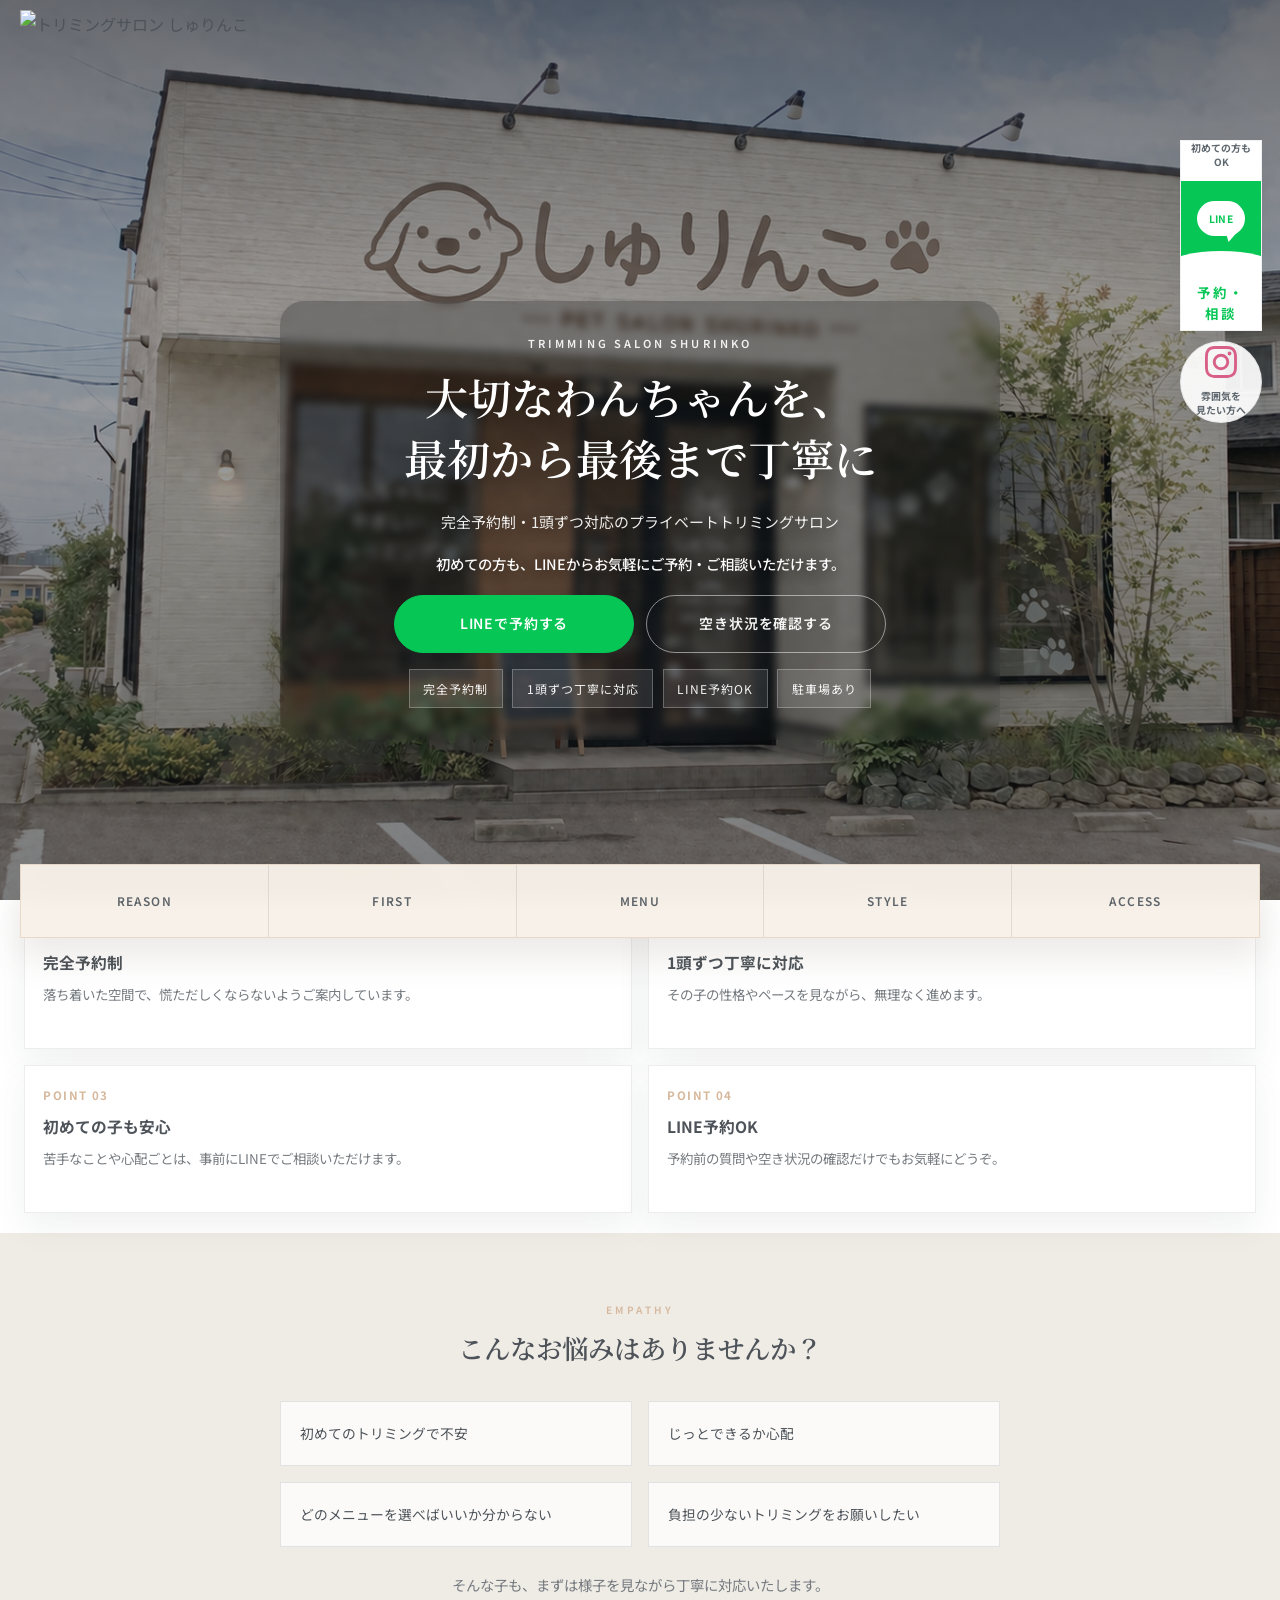
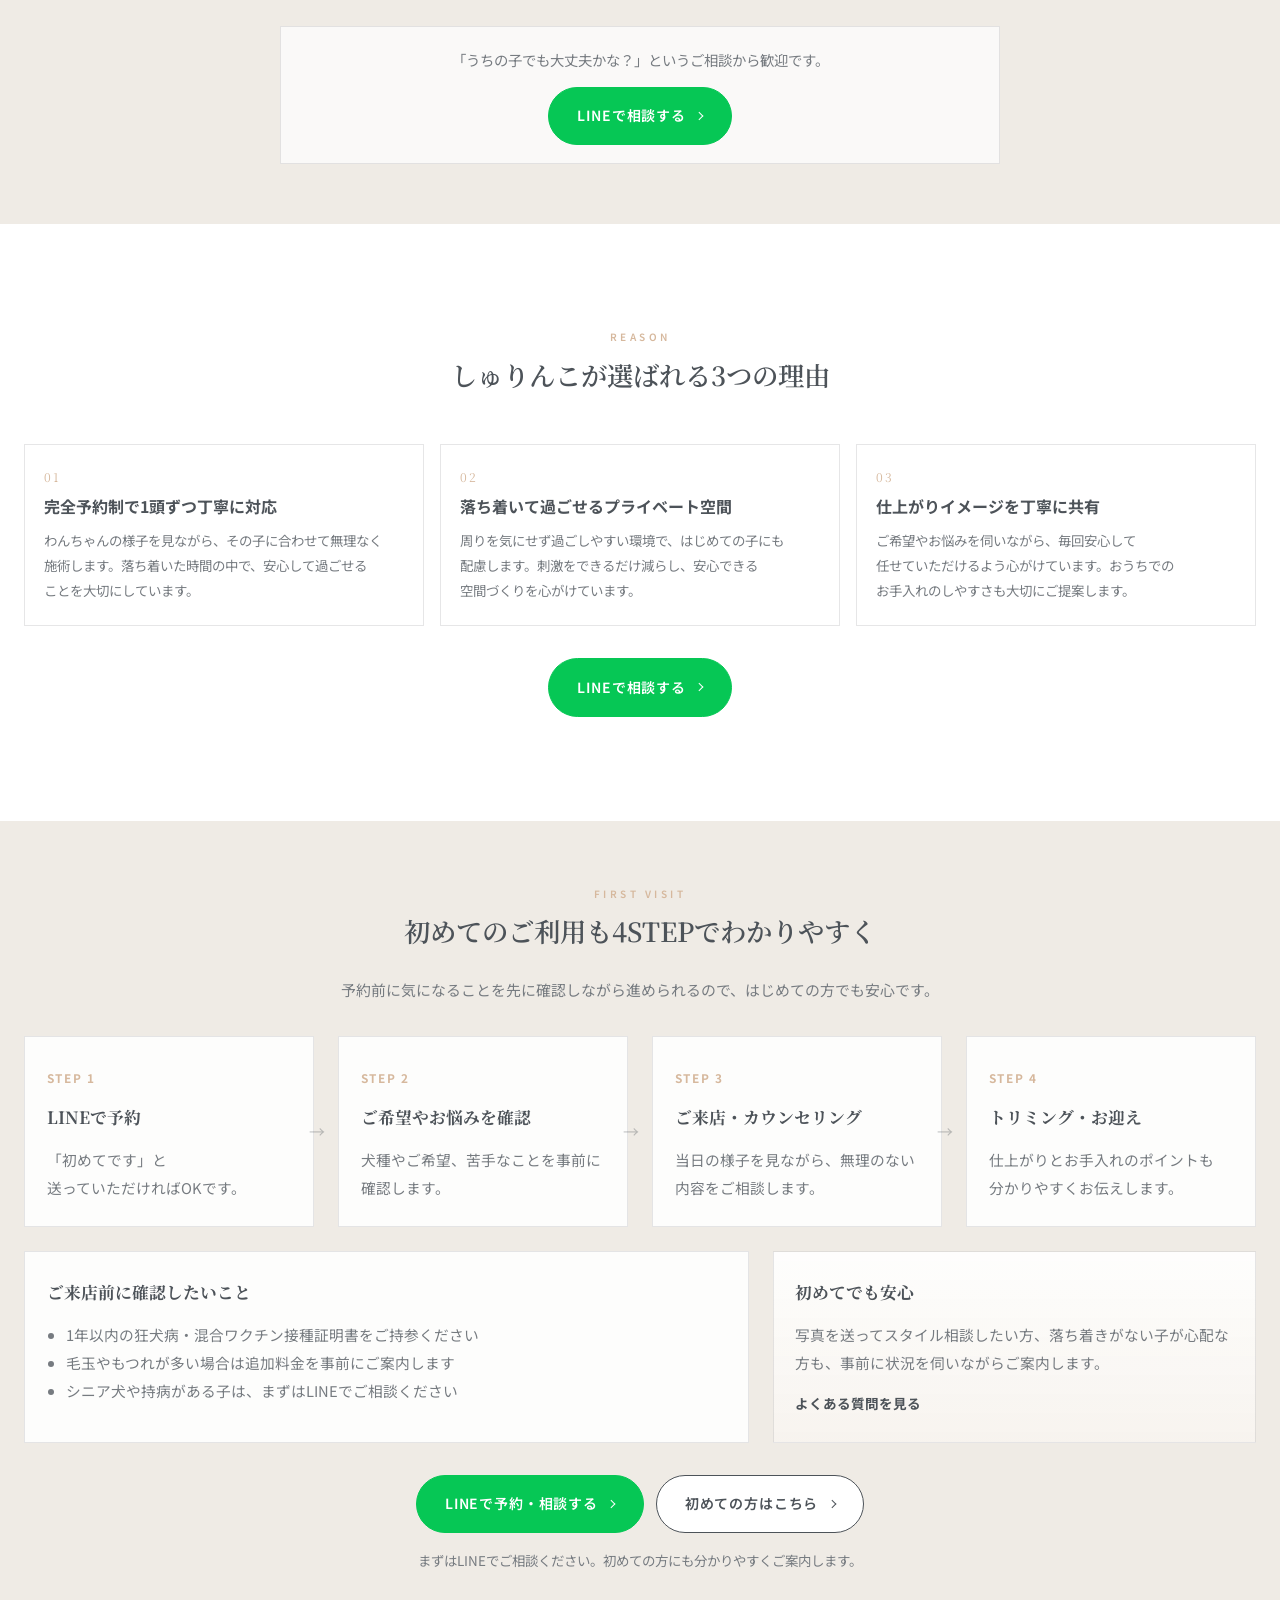
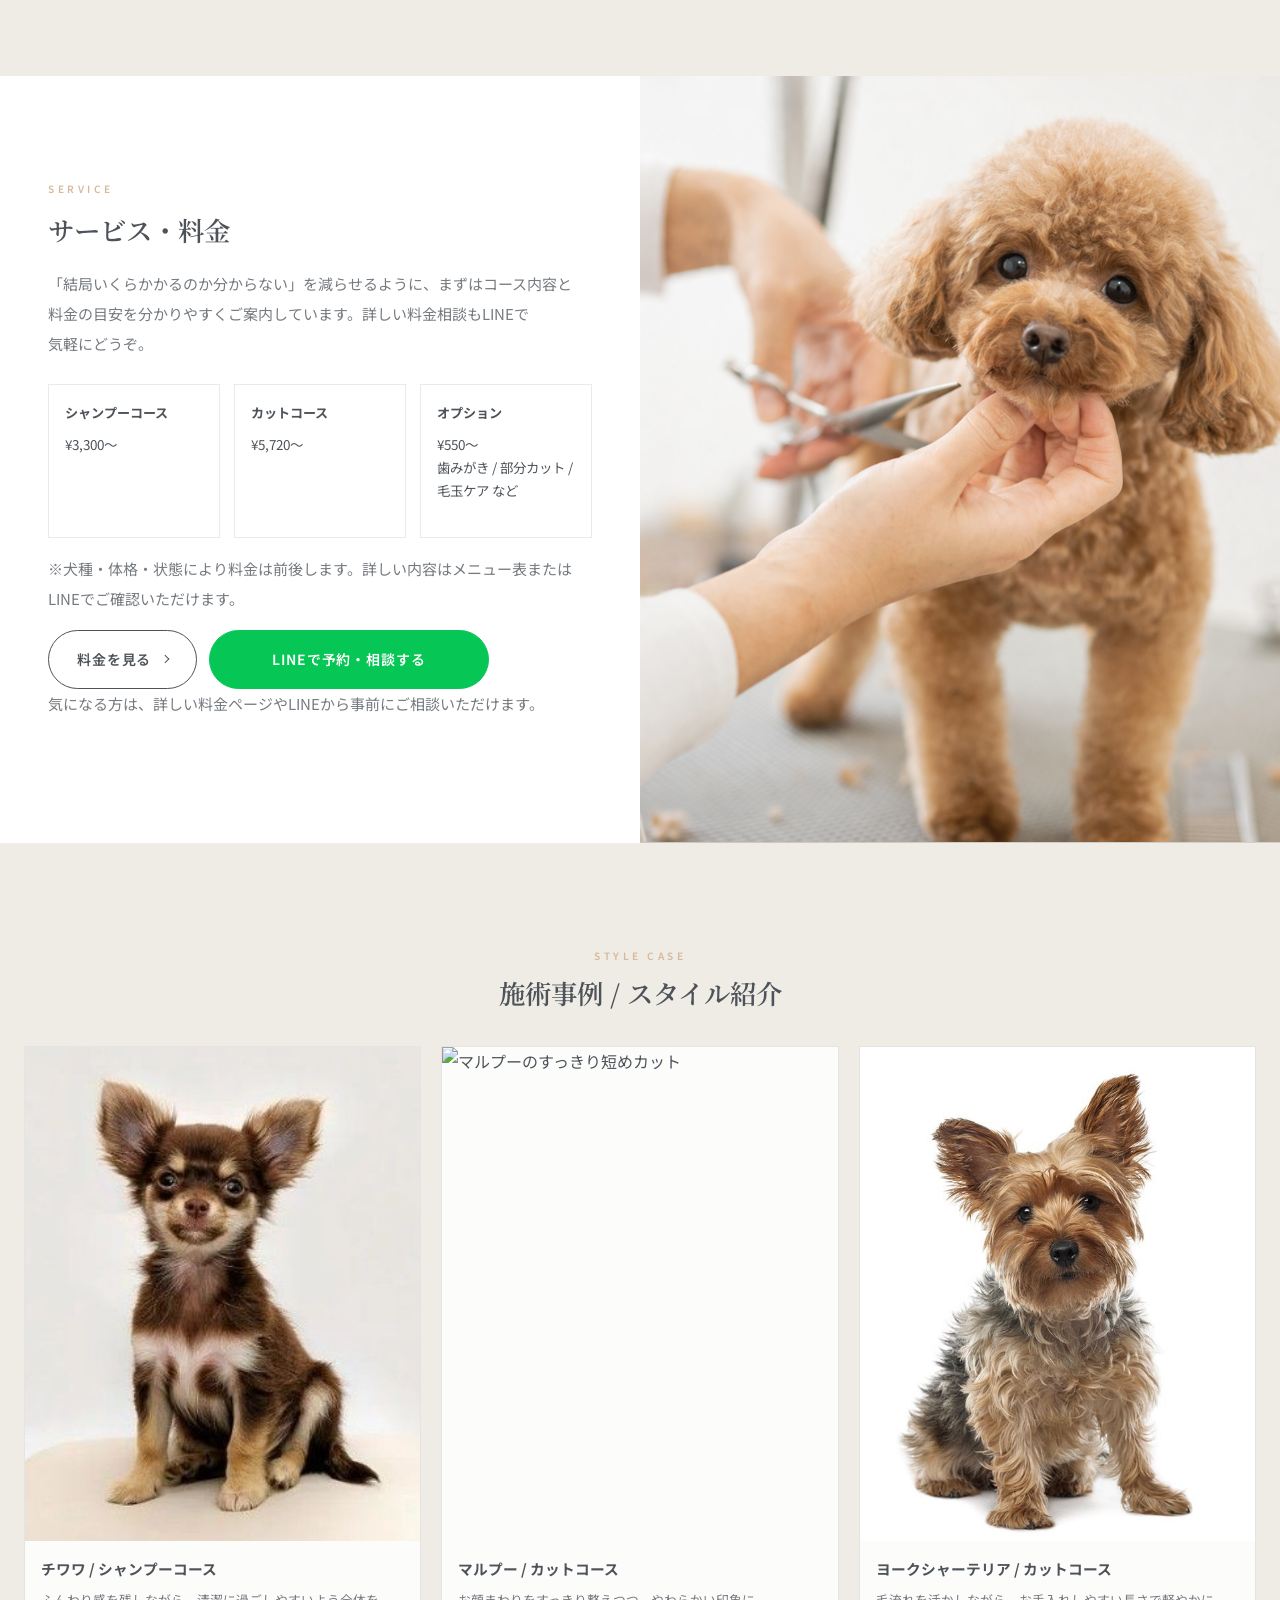
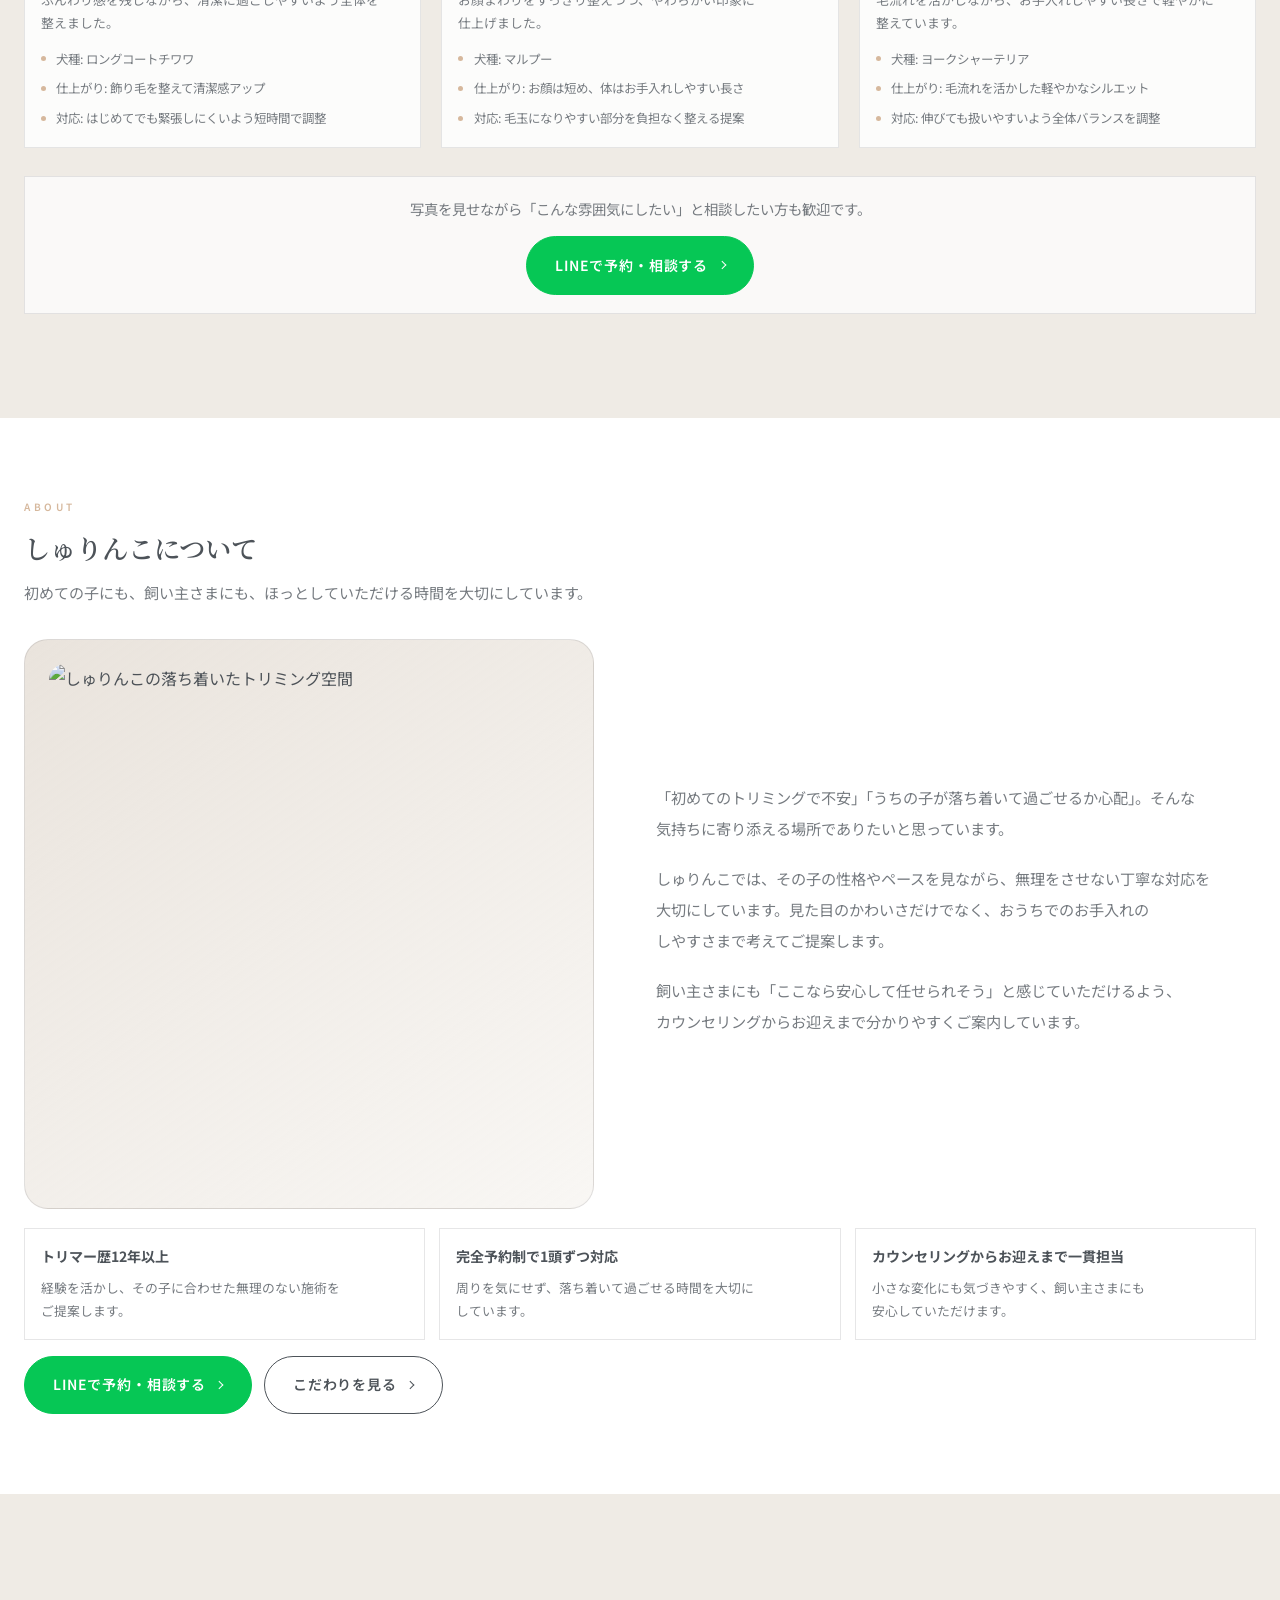
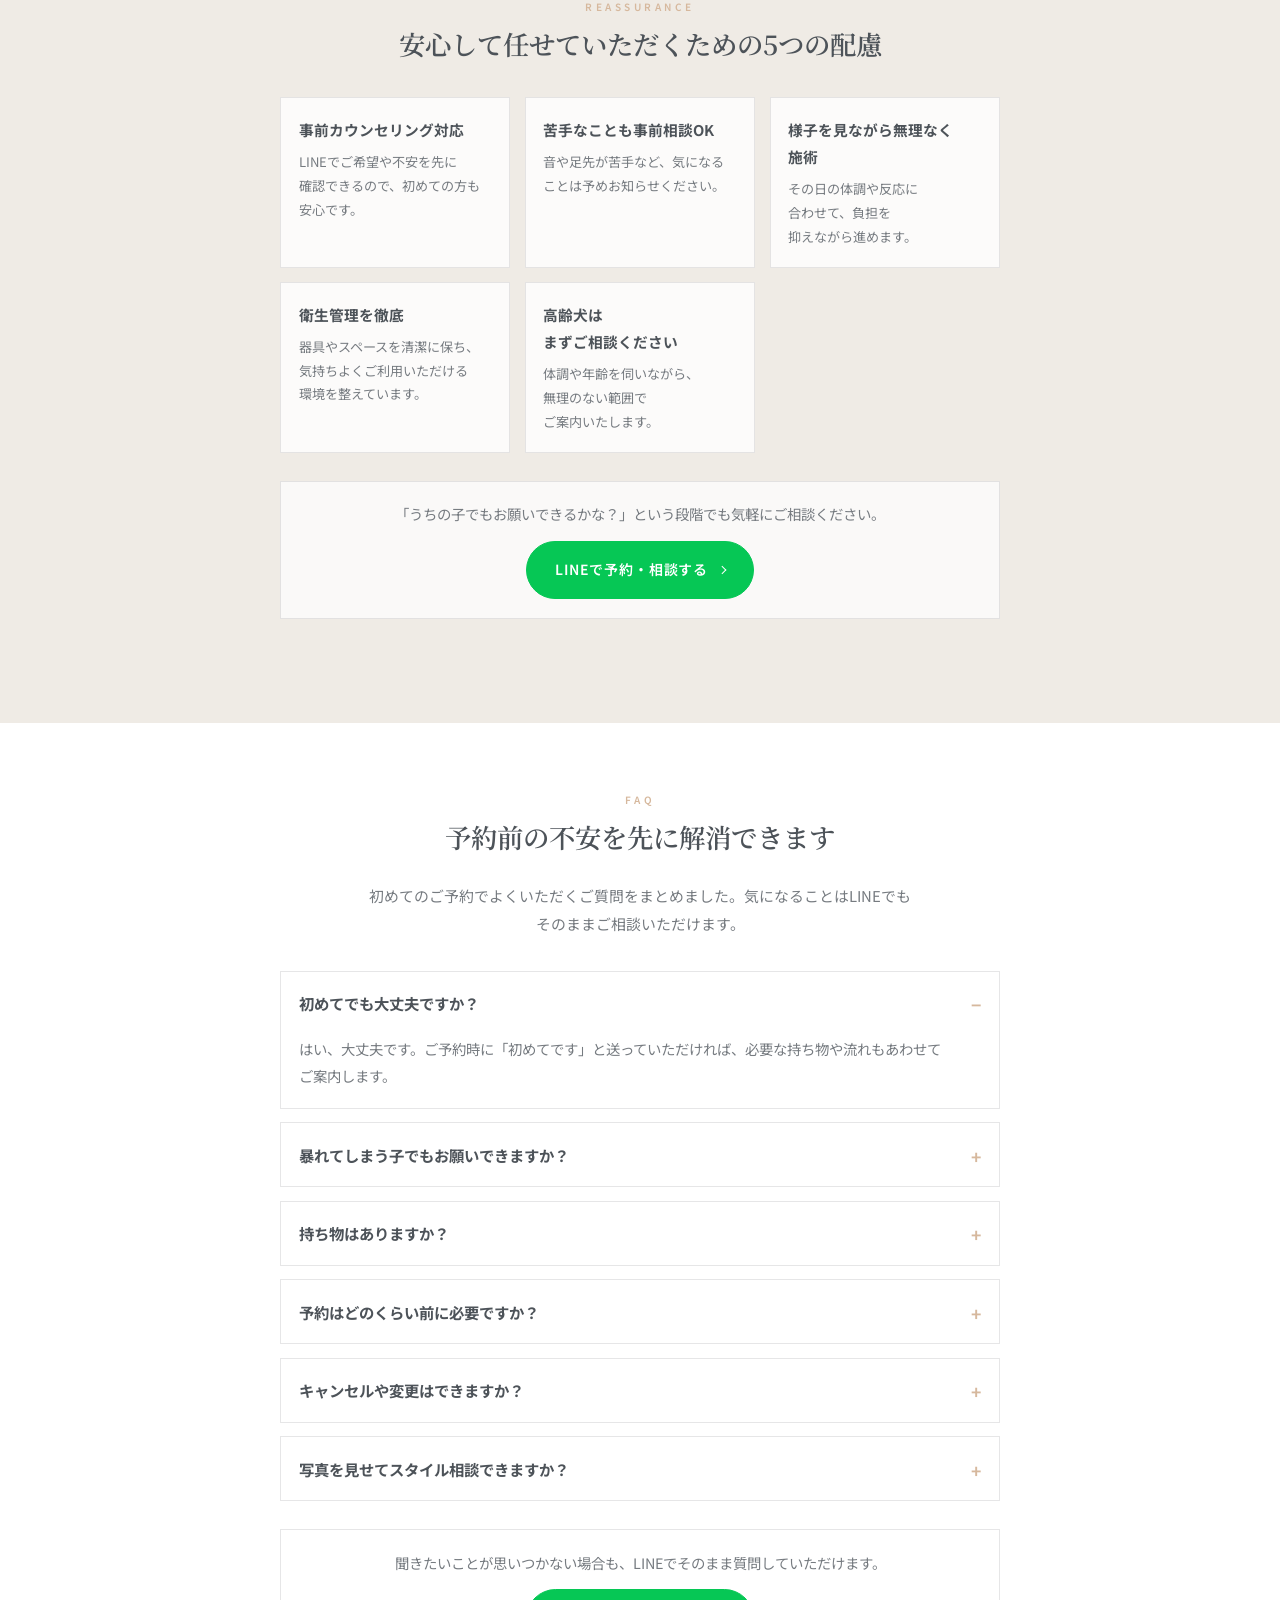
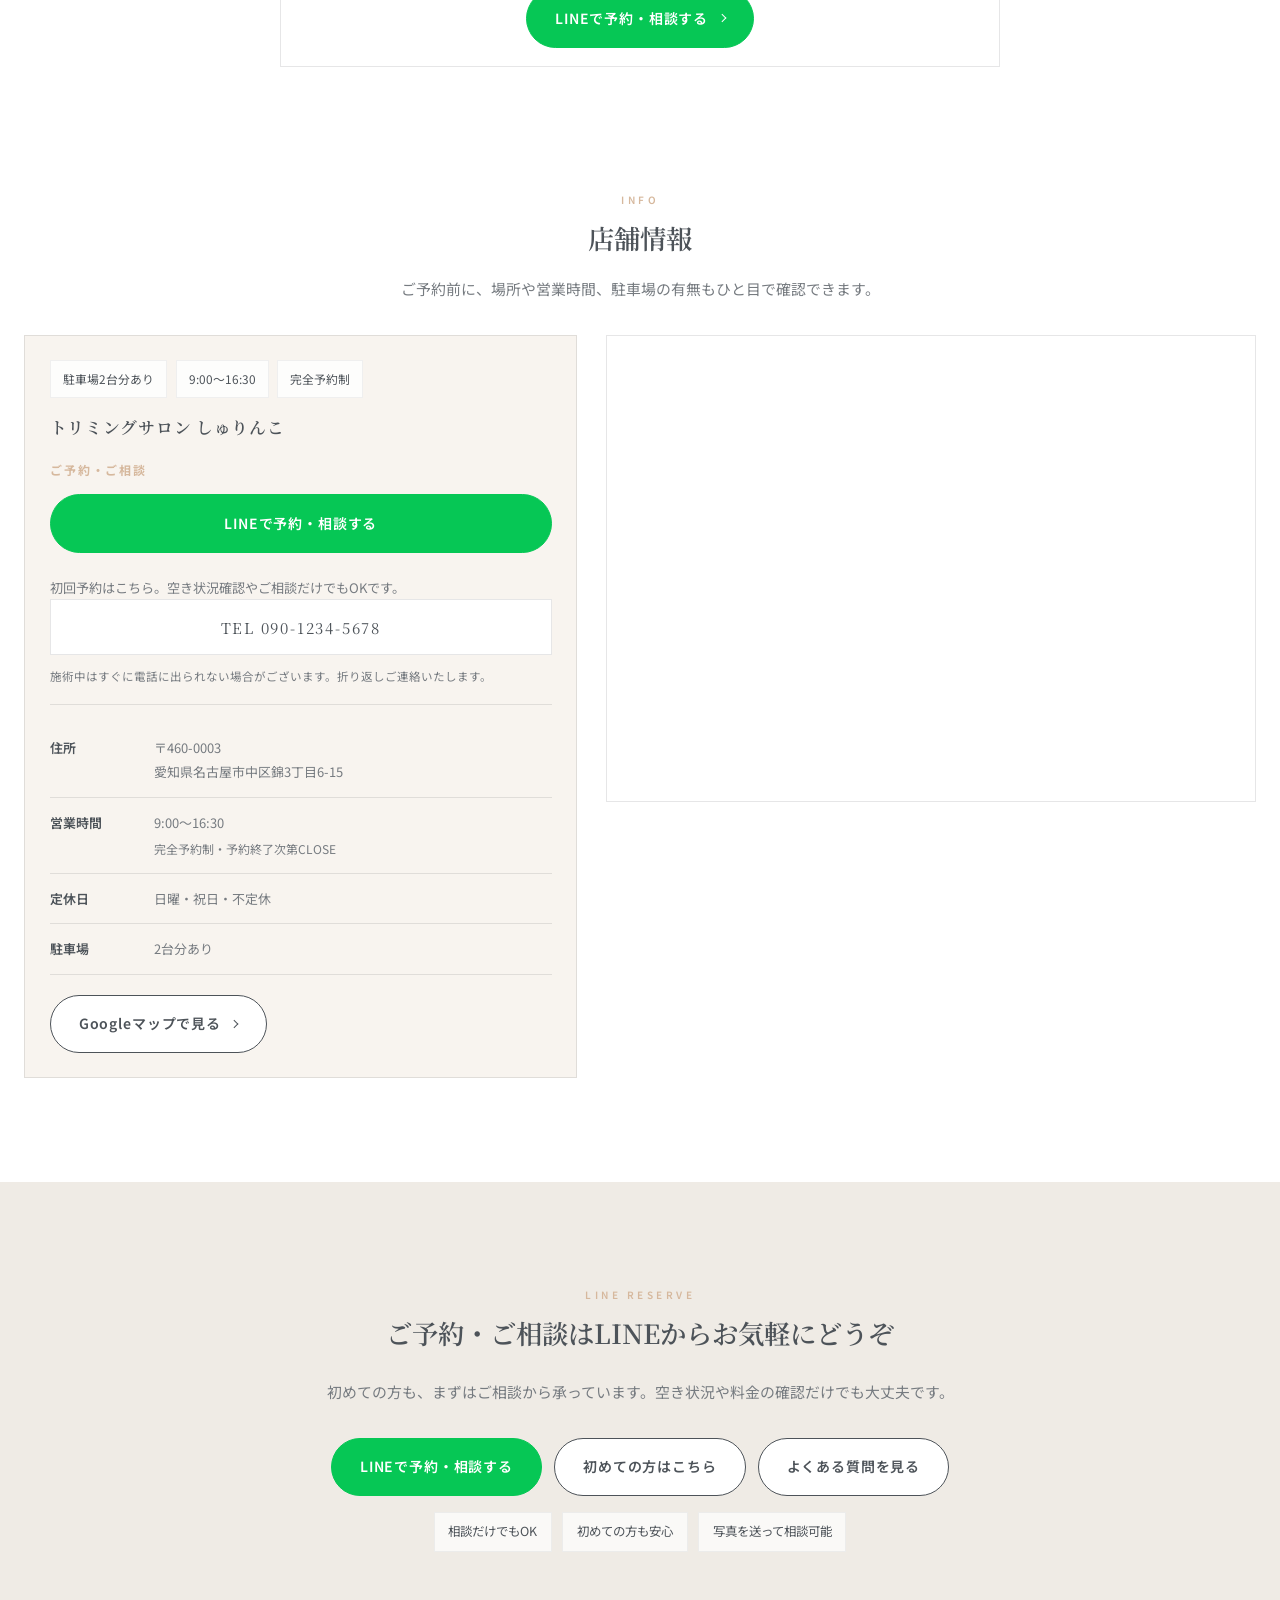
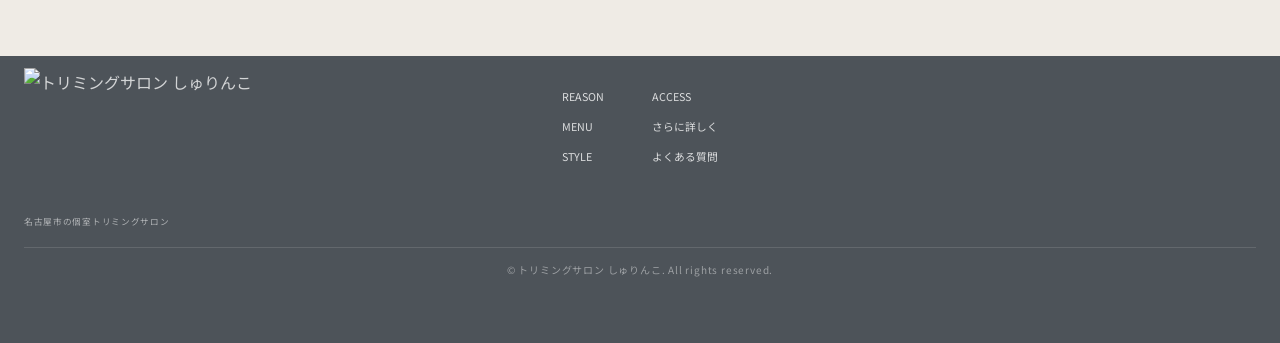
==== index.html @ c7f00a2a "初回接続" ====
<!DOCTYPE html>
<html lang="ja">
<head>
  <meta charset="UTF-8">
  <meta name="viewport" content="width=device-width, initial-scale=1.0">
  <title>トリミングサロン しゅりんこ | 名古屋市の個室トリミングサロン</title>
  <meta name="description" content="名古屋市の個室トリミングサロン トリミングサロン しゅりんこ。トリマー歴12年以上のオーナーが責任を持って担当。わんちゃんファーストで丁寧なカウンセリング。">
  <link rel="preconnect" href="https://fonts.googleapis.com">
  <link rel="preconnect" href="https://fonts.gstatic.com" crossorigin>
  <link href="https://fonts.googleapis.com/css2?family=Noto+Sans+JP:wght@400;500;600;700&family=Noto+Serif+JP:wght@500;600;700&display=swap" rel="stylesheet">
  <link rel="stylesheet" href="style.css">
</head>
<body id="top">
  <header class="site-topbar">
    <div class="site-topbar__inner">
      <a href="index.html" class="site-logo">
        <img src="ペットサロンしゅりんこのロゴデザイン.png" alt="トリミングサロン しゅりんこ" class="site-logo__img" width="1536" height="1024" decoding="async">
      </a>
      <button type="button" class="menu-toggle" aria-expanded="false" aria-controls="mobile-nav" aria-label="メニューを開く">
        <span></span><span></span><span></span>
      </button>
    </div>
    <nav id="mobile-nav" class="mobile-nav" hidden>
      <ul>
        <li><a href="#reasons">REASON</a></li>
        <li><a href="#first-visit">FIRST</a></li>
        <li><a href="#menu">MENU</a></li>
        <li><a href="#styles">STYLE</a></li>
        <li><a href="#access">ACCESS</a></li>
        <li><a href="concept.html">さらに詳しく</a></li>
      </ul>
    </nav>
  </header>

  <main>
    <section class="hero" aria-labelledby="hero-title">
      <div class="hero__media">
        <img src="ChatGPT Image 2026年4月7日 07_36_50.png" alt="トリミングサロン しゅりんこの店舗外観" class="hero__img" width="1402" height="1121" decoding="async">
      </div>
      <div class="hero__overlay">
        <div class="hero__rail" aria-hidden="true">
          <div class="hero__dots">
            <span class="is-active"></span><span></span><span></span><span></span><span></span>
          </div>
          <p class="hero__scroll">SCROLL</p>
        </div>
        <div class="hero__content">
          <p class="hero__label">TRIMMING SALON SHURINKO</p>
          <h1 id="hero-title" class="hero__title">大切なわんちゃんを、最初から最後まで丁寧に</h1>
          <p class="hero__lead">完全予約制・1頭ずつ対応のプライベートトリミングサロン</p>
          <p class="hero__sublead">初めての方も、LINEからお気軽にご予約・ご相談いただけます。</p>
          <div class="hero__actions">
            <a href="#contact" class="btn btn--line">LINEで予約する</a>
            <a href="#contact" class="btn btn--ghost-light">空き状況を確認する</a>
          </div>
          <ul class="hero__meta" aria-label="サロンの特徴">
            <li>完全予約制</li>
            <li>1頭ずつ丁寧に対応</li>
            <li>LINE予約OK</li>
            <li>駐車場あり</li>
          </ul>
        </div>
      </div>
    </section>

    <nav class="site-subnav" aria-label="ページ内ナビゲーション">
      <ul class="site-subnav__list">
        <li><a href="#reasons">REASON</a></li>
        <li><a href="#first-visit">FIRST</a></li>
        <li><a href="#menu">MENU</a></li>
        <li><a href="#styles">STYLE</a></li>
        <li><a href="#access">ACCESS</a></li>
      </ul>
    </nav>

    <section class="quick-cta" aria-label="サロンの特徴">
      <div class="container">
        <div class="quick-cta__grid">
          <article class="quick-cta__card">
            <span class="quick-cta__label">POINT 01</span>
            <strong>完全予約制</strong>
            <p>落ち着いた空間で、慌ただしくならないようご案内しています。</p>
          </article>
          <article class="quick-cta__card">
            <span class="quick-cta__label">POINT 02</span>
            <strong>1頭ずつ丁寧に対応</strong>
            <p>その子の性格やペースを見ながら、無理なく進めます。</p>
          </article>
          <article class="quick-cta__card">
            <span class="quick-cta__label">POINT 03</span>
            <strong>初めての子も安心</strong>
            <p>苦手なことや心配ごとは、事前にLINEでご相談いただけます。</p>
          </article>
          <article class="quick-cta__card">
            <span class="quick-cta__label">POINT 04</span>
            <strong>LINE予約OK</strong>
            <p>予約前の質問や空き状況の確認だけでもお気軽にどうぞ。</p>
          </article>
        </div>
      </div>
    </section>

    <section class="section section--beige empathy-section" id="concerns" aria-labelledby="concerns-title">
      <div class="container narrow">
        <span class="section__label-en section__label-en--dark section__label-en--center">EMPATHY</span>
        <h2 id="concerns-title" class="section__title-center">こんなお悩みはありませんか？</h2>
        <div class="empathy-grid">
          <article class="empathy-card">
            <p>初めてのトリミングで不安</p>
          </article>
          <article class="empathy-card">
            <p>じっとできるか心配</p>
          </article>
          <article class="empathy-card">
            <p>どのメニューを選べばいいか分からない</p>
          </article>
          <article class="empathy-card">
            <p>負担の少ないトリミングをお願いしたい</p>
          </article>
        </div>
        <p class="empathy-section__closing">そんな子も、まずは様子を見ながら丁寧に対応いたします。</p>
        <div class="mini-cta mini-cta--center">
          <p class="mini-cta__text">「うちの子でも大丈夫かな？」というご相談から歓迎です。</p>
          <a href="#contact" class="btn btn--line btn--arrow">LINEで相談する</a>
        </div>
      </div>
    </section>

    <section class="section section--white reasons-section" id="reasons" aria-labelledby="reasons-title">
      <div class="reasons-section__head">
        <span class="section__label-en section__label-en--dark section__label-en--center">REASON</span>
        <h2 id="reasons-title" class="section__title-center">しゅりんこが選ばれる3つの理由</h2>
      </div>
      <div class="reasons-grid">
        <article class="reasons-card">
          <span class="reasons-mosaic__num">01</span>
          <h3 class="reasons-mosaic__heading">完全予約制で1頭ずつ丁寧に対応</h3>
          <p class="reasons-mosaic__text">わんちゃんの様子を見ながら、その子に合わせて無理なく施術します。落ち着いた時間の中で、安心して過ごせることを大切にしています。</p>
        </article>
        <article class="reasons-card">
          <span class="reasons-mosaic__num">02</span>
          <h3 class="reasons-mosaic__heading">落ち着いて過ごせるプライベート空間</h3>
          <p class="reasons-mosaic__text">周りを気にせず過ごしやすい環境で、はじめての子にも配慮します。刺激をできるだけ減らし、安心できる空間づくりを心がけています。</p>
        </article>
        <article class="reasons-card">
          <span class="reasons-mosaic__num">03</span>
          <h3 class="reasons-mosaic__heading">仕上がりイメージを丁寧に共有</h3>
          <p class="reasons-mosaic__text">ご希望やお悩みを伺いながら、毎回安心して任せていただけるよう心がけています。おうちでのお手入れのしやすさも大切にご提案します。</p>
        </article>
      </div>
      <div class="container narrow section__actions">
        <a href="#contact" class="btn btn--tan btn--arrow">LINEで相談する</a>
      </div>
    </section>

    <section class="section section--beige first-guide" id="first-visit" aria-labelledby="first-visit-title">
      <div class="container">
        <span class="section__label-en section__label-en--dark section__label-en--center">FIRST VISIT</span>
        <h2 id="first-visit-title" class="section__title-center">初めてのご利用も4STEPでわかりやすく</h2>
        <p class="section__intro">予約前に気になることを先に確認しながら進められるので、はじめての方でも安心です。</p>
        <div class="first-guide__steps-grid">
          <article class="first-step-card">
            <span class="first-step-card__num">STEP 1</span>
            <h3>LINEで予約</h3>
            <p>「初めてです」と送っていただければOKです。</p>
          </article>
          <article class="first-step-card">
            <span class="first-step-card__num">STEP 2</span>
            <h3>ご希望やお悩みを確認</h3>
            <p>犬種やご希望、苦手なことを事前に確認します。</p>
          </article>
          <article class="first-step-card">
            <span class="first-step-card__num">STEP 3</span>
            <h3>ご来店・カウンセリング</h3>
            <p>当日の様子を見ながら、無理のない内容をご相談します。</p>
          </article>
          <article class="first-step-card">
            <span class="first-step-card__num">STEP 4</span>
            <h3>トリミング・お迎え</h3>
            <p>仕上がりとお手入れのポイントも分かりやすくお伝えします。</p>
          </article>
        </div>
        <div class="first-guide__support">
          <article class="first-guide__support-card">
            <h3>ご来店前に確認したいこと</h3>
            <ul>
              <li>1年以内の狂犬病・混合ワクチン接種証明書をご持参ください</li>
              <li>毛玉やもつれが多い場合は追加料金を事前にご案内します</li>
              <li>シニア犬や持病がある子は、まずはLINEでご相談ください</li>
            </ul>
          </article>
          <article class="first-guide__support-card first-guide__support-card--accent">
            <h3>初めてでも安心</h3>
            <p>写真を送ってスタイル相談したい方、落ち着きがない子が心配な方も、事前に状況を伺いながらご案内します。</p>
            <a href="#faq" class="text-link">よくある質問を見る</a>
          </article>
        </div>
        <div class="section__actions">
          <a href="#contact" class="btn btn--line btn--arrow">LINEで予約・相談する</a>
          <a href="news-guide.html" class="btn btn--ghost btn--arrow">初めての方はこちら</a>
        </div>
        <p class="section__cta-caption">まずはLINEでご相談ください。初めての方にも分かりやすくご案内します。</p>
      </div>
    </section>

    <section id="menu" class="section section--white" aria-labelledby="menu-title">
      <div class="menu-feature">
        <div class="menu-feature__inner">
          <div class="menu-feature__content">
            <div class="menu-feature__panel">
              <span class="section__label-en section__label-en--dark">SERVICE</span>
              <h2 id="menu-title" class="menu-feature__title">サービス・料金</h2>
              <p>「結局いくらかかるのか分からない」を減らせるように、まずはコース内容と料金の目安を分かりやすくご案内しています。詳しい料金相談もLINEで気軽にどうぞ。</p>
              <div class="menu-feature__pricing">
                <article class="menu-feature__price-card">
                  <h3>シャンプーコース</h3>
                  <p>¥3,300〜</p>
                </article>
                <article class="menu-feature__price-card">
                  <h3>カットコース</h3>
                  <p>¥5,720〜</p>
                </article>
                <article class="menu-feature__price-card">
                  <h3>オプション</h3>
                  <p>¥550〜<br>歯みがき / 部分カット / 毛玉ケア など</p>
                </article>
              </div>
              <p class="menu-feature__note">※犬種・体格・状態により料金は前後します。詳しい内容はメニュー表またはLINEでご確認いただけます。</p>
              <div class="section__actions section__actions--mt0 menu-feature__actions">
                <a href="menu.html" class="btn btn--ghost btn--arrow">料金を見る</a>
                <a href="#contact" class="btn menu-feature__btn">LINEで予約・相談する</a>
              </div>
              <p class="section__cta-caption section__cta-caption--left">気になる方は、詳しい料金ページやLINEから事前にご相談いただけます。</p>
            </div>
          </div>
          <div class="menu-feature__visual">
            <img src="service-poodle.png" alt="トリミング中のかわいいプードル" class="menu-feature__image" width="1145" height="768" decoding="async">
          </div>
        </div>
      </div>
    </section>

    <section id="styles" class="section section--beige style-cases" aria-labelledby="styles-title">
      <div class="container">
        <span class="section__label-en section__label-en--dark section__label-en--center">STYLE CASE</span>
        <h2 id="styles-title" class="section__title-center">施術事例 / スタイル紹介</h2>
        <div class="style-cases__grid">
          <article class="style-cases__card">
            <img src="画像/Chihuahua.jpeg" alt="チワワのトリミングスタイル" class="style-cases__img" width="322" height="377" decoding="async">
            <div class="style-cases__body">
              <h3>チワワ / シャンプーコース</h3>
              <p>ふんわり感を残しながら、清潔に過ごしやすいよう全体を整えました。</p>
              <ul class="style-cases__meta">
                <li>犬種: ロングコートチワワ</li>
                <li>仕上がり: 飾り毛を整えて清潔感アップ</li>
                <li>対応: はじめてでも緊張しにくいよう短時間で調整</li>
              </ul>
            </div>
          </article>
          <article class="style-cases__card">
            <img src="画像/マルプーのスッキリ短めカット｜トリミングbefore&after 大田区のトリミングサロンDEAR DOGS｜トイプードルの可愛いカットが人気！.jpeg" alt="マルプーのすっきり短めカット" class="style-cases__img" width="735" height="1100" decoding="async">
            <div class="style-cases__body">
              <h3>マルプー / カットコース</h3>
              <p>お顔まわりをすっきり整えつつ、やわらかい印象に仕上げました。</p>
              <ul class="style-cases__meta">
                <li>犬種: マルプー</li>
                <li>仕上がり: お顔は短め、体はお手入れしやすい長さ</li>
                <li>対応: 毛玉になりやすい部分を負担なく整える提案</li>
              </ul>
            </div>
          </article>
          <article class="style-cases__card">
            <img src="画像/Yorkshire Terrier.jpeg" alt="ヨークシャーテリアのトリミングスタイル" class="style-cases__img" width="600" height="744" decoding="async">
            <div class="style-cases__body">
              <h3>ヨークシャーテリア / カットコース</h3>
              <p>毛流れを活かしながら、お手入れしやすい長さで軽やかに整えています。</p>
              <ul class="style-cases__meta">
                <li>犬種: ヨークシャーテリア</li>
                <li>仕上がり: 毛流れを活かした軽やかなシルエット</li>
                <li>対応: 伸びても扱いやすいよう全体バランスを調整</li>
              </ul>
            </div>
          </article>
        </div>
        <div class="mini-cta mini-cta--center">
          <p class="mini-cta__text">写真を見せながら「こんな雰囲気にしたい」と相談したい方も歓迎です。</p>
          <a href="#contact" class="btn btn--line btn--arrow">LINEで予約・相談する</a>
        </div>
      </div>
    </section>

    <section id="about" class="section section--white concept-main" aria-labelledby="about-title">
      <div class="container">
        <span class="section__label-en section__label-en--dark">ABOUT</span>
        <h2 id="about-title" class="concept-main__title concept-main__title--lead">しゅりんこについて</h2>
        <p class="concept-main__intro">初めての子にも、飼い主さまにも、ほっとしていただける時間を大切にしています。</p>
      </div>
      <div class="concept-main__grid">
        <div class="concept-main__visual">
          <img src="ペットグルーミングルームの静かな空間.png" alt="しゅりんこの落ち着いたトリミング空間" class="concept-main__image" width="1024" height="1024" decoding="async">
        </div>
        <div class="concept-main__content">
          <div class="concept-main__body">
            <p>「初めてのトリミングで不安」「うちの子が落ち着いて過ごせるか心配」。そんな気持ちに寄り添える場所でありたいと思っています。</p>
            <p>しゅりんこでは、その子の性格やペースを見ながら、無理をさせない丁寧な対応を大切にしています。見た目のかわいさだけでなく、おうちでのお手入れのしやすさまで考えてご提案します。</p>
            <p>飼い主さまにも「ここなら安心して任せられそう」と感じていただけるよう、カウンセリングからお迎えまで分かりやすくご案内しています。</p>
          </div>
        </div>
      </div>
      <div class="container">
        <div class="concept-main__features">
          <article class="concept-main__feature-card">
            <h3>トリマー歴12年以上</h3>
            <p>経験を活かし、その子に合わせた無理のない施術をご提案します。</p>
          </article>
          <article class="concept-main__feature-card">
            <h3>完全予約制で1頭ずつ対応</h3>
            <p>周りを気にせず、落ち着いて過ごせる時間を大切にしています。</p>
          </article>
          <article class="concept-main__feature-card">
            <h3>カウンセリングからお迎えまで一貫担当</h3>
            <p>小さな変化にも気づきやすく、飼い主さまにも安心していただけます。</p>
          </article>
        </div>
        <div class="concept-main__actions">
          <a href="#contact" class="btn btn--line btn--arrow">LINEで予約・相談する</a>
          <a href="concept.html" class="btn btn--ghost btn--arrow">こだわりを見る</a>
        </div>
      </div>
    </section>

    <section class="section section--beige reassurance-section" id="reassurance" aria-labelledby="reassurance-title">
      <div class="container narrow">
        <span class="section__label-en section__label-en--dark section__label-en--center">REASSURANCE</span>
        <h2 id="reassurance-title" class="section__title-center">安心して任せていただくための5つの配慮</h2>
        <div class="reassurance-grid">
          <article class="reassurance-card">
            <h3>事前カウンセリング対応</h3>
            <p>LINEでご希望や不安を先に確認できるので、初めての方も安心です。</p>
          </article>
          <article class="reassurance-card">
            <h3>苦手なことも事前相談OK</h3>
            <p>音や足先が苦手など、気になることは予めお知らせください。</p>
          </article>
          <article class="reassurance-card">
            <h3>様子を見ながら無理なく施術</h3>
            <p>その日の体調や反応に合わせて、負担を抑えながら進めます。</p>
          </article>
          <article class="reassurance-card">
            <h3>衛生管理を徹底</h3>
            <p>器具やスペースを清潔に保ち、気持ちよくご利用いただける環境を整えています。</p>
          </article>
          <article class="reassurance-card">
            <h3>高齢犬はまずご相談ください</h3>
            <p>体調や年齢を伺いながら、無理のない範囲でご案内いたします。</p>
          </article>
        </div>
        <div class="mini-cta mini-cta--center">
          <p class="mini-cta__text">「うちの子でもお願いできるかな？」という段階でも気軽にご相談ください。</p>
          <a href="#contact" class="btn btn--line btn--arrow">LINEで予約・相談する</a>
        </div>
      </div>
    </section>

    <section id="faq" class="section section--white" aria-labelledby="faq-title">
      <div class="container narrow">
        <span class="section__label-en section__label-en--dark section__label-en--center">FAQ</span>
        <h2 id="faq-title" class="section__title-center">予約前の不安を先に解消できます</h2>
        <p class="section__intro">初めてのご予約でよくいただくご質問をまとめました。気になることはLINEでもそのままご相談いただけます。</p>
        <div class="faq-list">
          <details class="faq-item" open>
            <summary>初めてでも大丈夫ですか？</summary>
            <p>はい、大丈夫です。ご予約時に「初めてです」と送っていただければ、必要な持ち物や流れもあわせてご案内します。</p>
          </details>
          <details class="faq-item">
            <summary>暴れてしまう子でもお願いできますか？</summary>
            <p>その子の様子を見ながら無理のない範囲で進めます。苦手なことがある場合は、事前にLINEでお知らせください。</p>
          </details>
          <details class="faq-item">
            <summary>持ち物はありますか？</summary>
            <p>初回は1年以内の狂犬病・混合ワクチン接種証明書のご持参をお願いしています。</p>
          </details>
          <details class="faq-item">
            <summary>予約はどのくらい前に必要ですか？</summary>
            <p>空き状況によりますので、まずはご希望日をLINEでお知らせください。早めのご相談がおすすめです。</p>
          </details>
          <details class="faq-item">
            <summary>キャンセルや変更はできますか？</summary>
            <p>可能です。分かった時点で早めにご連絡いただけますと助かります。</p>
          </details>
          <details class="faq-item">
            <summary>写真を見せてスタイル相談できますか？</summary>
            <p>はい、可能です。イメージ写真をLINEで送っていただければ、できる範囲やお手入れのしやすさも含めてご案内します。</p>
          </details>
        </div>
        <div class="mini-cta mini-cta--center">
          <p class="mini-cta__text">聞きたいことが思いつかない場合も、LINEでそのまま質問していただけます。</p>
          <a href="#contact" class="btn btn--line btn--arrow">LINEで予約・相談する</a>
        </div>
      </div>
    </section>

    <section id="access" class="section section--white access-minimal" aria-labelledby="access-title">
      <div class="access-section">
        <div class="access-section__head">
          <span class="section__label-en section__label-en--dark section__label-en--center">INFO</span>
          <h2 id="access-title" class="section__title-center">店舗情報</h2>
          <p class="section__intro section__intro--tight">ご予約前に、場所や営業時間、駐車場の有無もひと目で確認できます。</p>
        </div>
        <div class="access-minimal__inner">
          <div class="access-box">
            <div class="access-highlights">
              <span>駐車場2台分あり</span>
              <span>9:00〜16:30</span>
              <span>完全予約制</span>
            </div>
            <p class="access-box__name">トリミングサロン しゅりんこ</p>

            <div class="access-reserve">
              <p class="access-reserve__label">ご予約・ご相談</p>
              <a href="#contact" class="btn btn--line access-reserve__line">LINEで予約・相談する</a>
              <p class="access-reserve__subtext">初回予約はこちら。空き状況確認やご相談だけでもOKです。</p>
              <a href="tel:09012345678" class="access-reserve__tel">TEL 090-1234-5678</a>
              <p class="access-reserve__note">施術中はすぐに電話に出られない場合がございます。折り返しご連絡いたします。</p>
            </div>

            <dl class="access-box__dl">
              <div>
                <dt>住所</dt>
                <dd>〒460-0003<br>愛知県名古屋市中区錦3丁目6-15</dd>
              </div>
              <div>
                <dt>営業時間</dt>
                <dd>9:00〜16:30<br><span class="access-box__note">完全予約制・予約終了次第CLOSE</span></dd>
              </div>
              <div>
                <dt>定休日</dt>
                <dd>日曜・祝日・不定休</dd>
              </div>
              <div>
                <dt>駐車場</dt>
                <dd>2台分あり</dd>
              </div>
            </dl>
            <div class="access-box__actions">
              <a href="https://maps.google.com/?q=愛知県名古屋市中区錦3丁目6-15" class="btn btn--ghost btn--arrow" target="_blank" rel="noopener noreferrer">Googleマップで見る</a>
            </div>
          </div>
          <div class="access-map">
            <iframe
              title="トリミングサロン しゅりんこの地図"
              src="https://www.google.com/maps?q=%E6%84%9B%E7%9F%A5%E7%9C%8C%E5%90%8D%E5%8F%A4%E5%B1%8B%E5%B8%82%E4%B8%AD%E5%8C%BA%E9%8C%A63%E4%B8%81%E7%9B%AE6-15&z=16&output=embed"
              loading="lazy"
              referrerpolicy="no-referrer-when-downgrade"></iframe>
          </div>
        </div>
      </div>
    </section>

    <section id="contact" class="section section--beige final-line-cta" aria-labelledby="contact-title">
      <div class="container narrow">
        <span class="section__label-en section__label-en--dark section__label-en--center">LINE RESERVE</span>
        <h2 id="contact-title" class="section__title-center">ご予約・ご相談はLINEからお気軽にどうぞ</h2>
        <p class="section__intro">初めての方も、まずはご相談から承っています。空き状況や料金の確認だけでも大丈夫です。</p>
        <div class="section__actions">
          <a href="#" class="btn btn--line">LINEで予約・相談する</a>
          <a href="news-guide.html" class="btn btn--ghost">初めての方はこちら</a>
          <a href="#faq" class="btn btn--ghost">よくある質問を見る</a>
        </div>
        <div class="contact-reasons" aria-label="相談しやすい理由">
          <span class="contact-reasons__item">相談だけでもOK</span>
          <span class="contact-reasons__item">初めての方も安心</span>
          <span class="contact-reasons__item">写真を送って相談可能</span>
        </div>
      </div>
    </section>
  </main>

  <footer class="site-footer">
    <div class="site-footer__grid container">
      <div class="site-footer__brand">
        <img src="ペットサロンしゅりんこのロゴデザイン.png" alt="トリミングサロン しゅりんこ" class="site-footer__logo-img" width="1536" height="1024" decoding="async">
        <p class="site-footer__tag">名古屋市の個室トリミングサロン</p>
      </div>
      <nav class="site-footer__nav" aria-label="フッターナビ">
        <ul>
          <li><a href="#reasons">REASON</a></li>
          <li><a href="#menu">MENU</a></li>
          <li><a href="#styles">STYLE</a></li>
          <li><a href="#access">ACCESS</a></li>
          <li><a href="concept.html">さらに詳しく</a></li>
          <li><a href="#faq">よくある質問</a></li>
        </ul>
      </nav>
    </div>
    <p class="site-footer__copy">© トリミングサロン しゅりんこ. All rights reserved.</p>
  </footer>

  <aside class="fixed-side-cta" aria-label="固定予約・SNS">
    <a href="#contact" class="fixed-side-cta__btn fixed-side-cta__btn--line" aria-label="LINEで予約">
      <span class="fixed-side-cta__subcopy">初めての方もOK</span>
      <span class="fixed-side-cta__line-top" aria-hidden="true">
        <span class="fixed-side-cta__line-bubble">LINE</span>
      </span>
      <span class="fixed-side-cta__label"><span>予約・</span><span>相談</span></span>
    </a>
    <a href="#" class="fixed-side-cta__btn fixed-side-cta__btn--ig" target="_blank" rel="noopener noreferrer" aria-label="Instagram">
      <span class="fixed-side-cta__icon fixed-side-cta__icon--ig" aria-hidden="true"></span>
      <span class="fixed-side-cta__subcopy fixed-side-cta__subcopy--ig">雰囲気を見たい方へ</span>
      <span class="fixed-side-cta__label">Instagram</span>
    </a>
  </aside>

  <a href="#top" class="page-top" aria-label="ページ上部へ戻る"><span>PAGE</span><span>TOP</span></a>

  <script>
    (function () {
      var toggle = document.querySelector('.menu-toggle');
      var nav = document.getElementById('mobile-nav');
      var pageTop = document.querySelector('.page-top');
      var subnav = document.querySelector('.site-subnav');

      if (toggle && nav) {
        toggle.addEventListener('click', function () {
          var open = nav.hasAttribute('hidden');
          if (open) {
            nav.removeAttribute('hidden');
            toggle.setAttribute('aria-expanded', 'true');
            toggle.setAttribute('aria-label', 'メニューを閉じる');
          } else {
            nav.setAttribute('hidden', '');
            toggle.setAttribute('aria-expanded', 'false');
            toggle.setAttribute('aria-label', 'メニューを開く');
          }
        });
        nav.querySelectorAll('a').forEach(function (a) {
          a.addEventListener('click', function () {
            nav.setAttribute('hidden', '');
            toggle.setAttribute('aria-expanded', 'false');
          });
        });
      }

      if (pageTop) {
        var togglePageTop = function () {
          if (subnav && subnav.getBoundingClientRect().top <= 0) {
            pageTop.classList.add('is-visible');
          } else {
            pageTop.classList.remove('is-visible');
          }
        };

        window.addEventListener('scroll', togglePageTop, { passive: true });
        togglePageTop();
      }
    })();
  </script>
</body>
</html>
---- style.css ----
/* dogsalon mooi — editorial / reference-inspired layout */

:root {
  --color-white: #ffffff;
  --color-beige: #efebe5;
  --color-beige-deep: #d8cdc0;
  --color-pink-bar: #f8f6f3;
  --color-footer: #4d5359;
  --color-text: #4d5359;
  --color-text-muted: #767b80;
  --color-tan: #d6b89d;
  --color-tan-hover: #c9a889;
  --color-line: #06c755;
  --color-line-hover: #05a849;
  --color-border: rgba(77, 83, 89, 0.14);
  --font-sans: "Noto Sans JP", system-ui, sans-serif;
  --font-serif: "Noto Serif JP", "Hiragino Mincho ProN", serif;
  --topbar-h: 76px;
  --subnav-h: 72px;
  --container: 1320px;
  --section-pad: clamp(4rem, 10vw, 6.5rem);
}

*,
*::before,
*::after {
  box-sizing: border-box;
}

html {
  scroll-behavior: smooth;
}

body {
  margin: 0;
  font-family: var(--font-sans);
  font-size: 16px;
  line-height: 1.85;
  color: var(--color-text);
  background: linear-gradient(180deg, #f5f2ee 0%, #ffffff 24rem);
  word-break: auto-phrase;
  overflow-wrap: break-word;
}

img {
  max-width: 100%;
  height: auto;
  vertical-align: middle;
}

a {
  color: inherit;
}

.container {
  width: min(100% - 48px, var(--container));
  margin-inline: auto;
}

.container.narrow {
  max-width: 720px;
}

/* ----- Top bar ----- */
.site-topbar {
  position: absolute;
  top: 0;
  left: 0;
  right: 0;
  z-index: 200;
  padding-top: 10px;
}

.site-topbar__inner {
  display: flex;
  align-items: flex-start;
  justify-content: space-between;
  min-height: var(--topbar-h);
  width: min(100% - 40px, var(--container));
  margin-inline: auto;
  gap: 1rem;
}

.site-logo {
  display: inline-flex;
  text-decoration: none;
  align-items: center;
  margin-top: 0;
}

.site-logo__img {
  display: block;
  width: clamp(270px, 32vw, 430px);
  height: auto;
  filter: drop-shadow(0 6px 22px rgba(0, 0, 0, 0.22));
}

.site-topbar__meta {
  display: flex;
  flex-direction: column;
  align-items: center;
  gap: 0.15rem;
  margin-left: auto;
  text-align: right;
}

.site-topbar__tel {
  font-family: var(--font-serif);
  font-size: clamp(1rem, 1.8vw, 1.4rem);
  color: rgba(255, 255, 255, 0.98);
  text-decoration: none;
  letter-spacing: 0.05em;
}

.site-topbar__tel:hover {
  color: var(--color-white);
}

.site-topbar__hours {
  font-size: 0.75rem;
  color: rgba(255, 255, 255, 0.78);
  letter-spacing: 0.08em;
}

.icon-link {
  display: inline-block;
  width: 20px;
  height: 20px;
  background: currentColor;
  color: var(--color-text);
  opacity: 0.86;
  transition: opacity 0.2s, transform 0.2s;
}

.icon-link:hover {
  opacity: 1;
  transform: translateY(-1px);
}

.icon-link--line {
  mask: url("data:image/svg+xml,%3Csvg xmlns='http://www.w3.org/2000/svg' viewBox='0 0 24 24'%3E%3Cpath fill='%23000' d='M19.365 9.863c.349 0 .63.285.63.631 0 .345-.281.63-.63.63H17.61v1.125h1.755c.349 0 .63.283.63.63 0 .344-.281.629-.63.629h-2.386c-.345 0-.627-.285-.627-.629V8.108c0-.345.282-.63.63-.63h2.386c.346 0 .627.285.627.63 0 .349-.281.63-.63.63H17.61v1.125h1.755zm-3.855 3.016c0 .27-.174.51-.432.596-.064.021-.133.031-.199.031-.211 0-.391-.09-.51-.25l-2.443-3.317v2.94c0 .344-.282.629-.631.629-.346 0-.627-.285-.627-.629V8.108c0-.27.173-.51.43-.595.06-.023.136-.033.194-.033.195 0 .375.104.495.254l2.462 3.33V8.108c0-.345.282-.63.63-.63.345 0 .63.285.63.63v4.771zm-5.741 0c0 .344-.282.629-.631.629-.345 0-.627-.285-.627-.629V8.108c0-.345.282-.63.63-.63.346 0 .628.285.628.63v4.771zm-2.466.629H4.917c-.345 0-.63-.285-.63-.629V8.108c0-.345.285-.63.63-.63.348 0 .63.285.63.63v4.137h1.756c.348 0 .629.283.629.63 0 .344-.282.629-.629.629M24 10.314C24 4.943 18.615.572 12 .572S0 4.943 0 10.314c0 4.811 4.27 8.842 10.035 9.608.391.082.923.258 1.058.59.12.301.079.766.038 1.08l-.164 1.02c-.045.301-.24 1.186 1.049.645 1.291-.539 6.916-4.078 9.436-6.975C23.176 14.393 24 12.458 24 10.314'/%3E%3C/svg%3E") center / contain no-repeat;
  -webkit-mask: url("data:image/svg+xml,%3Csvg xmlns='http://www.w3.org/2000/svg' viewBox='0 0 24 24'%3E%3Cpath fill='%23000' d='M19.365 9.863c.349 0 .63.285.63.631 0 .345-.281.63-.63.63H17.61v1.125h1.755c.349 0 .63.283.63.63 0 .344-.281.629-.63.629h-2.386c-.345 0-.627-.285-.627-.629V8.108c0-.345.282-.63.63-.63h2.386c.346 0 .627.285.627.63 0 .349-.281.63-.63.63H17.61v1.125h1.755zm-3.855 3.016c0 .27-.174.51-.432.596-.064.021-.133.031-.199.031-.211 0-.391-.09-.51-.25l-2.443-3.317v2.94c0 .344-.282.629-.631.629-.346 0-.627-.285-.627-.629V8.108c0-.27.173-.51.43-.595.06-.023.136-.033.194-.033.195 0 .375.104.495.254l2.462 3.33V8.108c0-.345.282-.63.63-.63.345 0 .63.285.63.63v4.771zm-5.741 0c0 .344-.282.629-.631.629-.345 0-.627-.285-.627-.629V8.108c0-.345.282-.63.63-.63.346 0 .628.285.628.63v4.771zm-2.466.629H4.917c-.345 0-.63-.285-.63-.629V8.108c0-.345.285-.63.63-.63.348 0 .63.285.63.63v4.137h1.756c.348 0 .629.283.629.63 0 .344-.282.629-.629.629M24 10.314C24 4.943 18.615.572 12 .572S0 4.943 0 10.314c0 4.811 4.27 8.842 10.035 9.608.391.082.923.258 1.058.59.12.301.079.766.038 1.08l-.164 1.02c-.045.301-.24 1.186 1.049.645 1.291-.539 6.916-4.078 9.436-6.975C23.176 14.393 24 12.458 24 10.314'/%3E%3C/svg%3E") center / contain no-repeat;
  background: #06c755;
  opacity: 1;
}

.icon-link--ig {
  mask: url("data:image/svg+xml,%3Csvg xmlns='http://www.w3.org/2000/svg' viewBox='0 0 24 24'%3E%3Cpath fill='%23000' d='M12 2.163c3.204 0 3.584.012 4.85.07 3.252.148 4.771 1.691 4.919 4.919.058 1.265.069 1.645.069 4.849 0 3.205-.012 3.584-.069 4.849-.149 3.225-1.664 4.771-4.919 4.919-1.266.058-1.644.07-4.85.07-3.204 0-3.584-.012-4.849-.07-3.26-.149-4.771-1.699-4.919-4.92-.058-1.265-.07-1.644-.07-4.849 0-3.204.013-3.583.07-4.849.149-3.227 1.664-4.771 4.919-4.919 1.266-.057 1.645-.069 4.849-.069zM12 0C8.741 0 8.333.014 7.053.072 2.695.272.273 2.69.073 7.052.014 8.333 0 8.741 0 12c0 3.259.014 3.668.072 4.948.2 4.358 2.618 6.78 6.98 6.98C8.333 23.986 8.741 24 12 24c3.259 0 3.668-.014 4.948-.072 4.354-.2 6.782-2.618 6.979-6.98.059-1.28.073-1.689.073-4.948 0-3.259-.014-3.667-.072-4.947-.196-4.354-2.617-6.78-6.979-6.98C15.668.014 15.259 0 12 0zm0 5.838a6.162 6.162 0 100 12.324 6.162 6.162 0 000-12.324zM12 16a4 4 0 110-8 4 4 0 010 8zm6.406-11.845a1.44 1.44 0 100 2.881 1.44 1.44 0 000-2.881z'/%3E%3C/svg%3E") center / contain no-repeat;
  -webkit-mask: url("data:image/svg+xml,%3Csvg xmlns='http://www.w3.org/2000/svg' viewBox='0 0 24 24'%3E%3Cpath fill='%23000' d='M12 2.163c3.204 0 3.584.012 4.85.07 3.252.148 4.771 1.691 4.919 4.919.058 1.265.069 1.645.069 4.849 0 3.205-.012 3.584-.069 4.849-.149 3.225-1.664 4.771-4.919 4.919-1.266.058-1.644.07-4.85.07-3.204 0-3.584-.012-4.849-.07-3.26-.149-4.771-1.699-4.919-4.92-.058-1.265-.07-1.644-.07-4.849 0-3.204.013-3.583.07-4.849.149-3.227 1.664-4.771 4.919-4.919 1.266-.057 1.645-.069 4.849-.069zM12 0C8.741 0 8.333.014 7.053.072 2.695.272.273 2.69.073 7.052.014 8.333 0 8.741 0 12c0 3.259.014 3.668.072 4.948.2 4.358 2.618 6.78 6.98 6.98C8.333 23.986 8.741 24 12 24c3.259 0 3.668-.014 4.948-.072 4.354-.2 6.782-2.618 6.979-6.98.059-1.28.073-1.689.073-4.948 0-3.259-.014-3.667-.072-4.947-.196-4.354-2.617-6.78-6.979-6.98C15.668.014 15.259 0 12 0zm0 5.838a6.162 6.162 0 100 12.324 6.162 6.162 0 000-12.324zM12 16a4 4 0 110-8 4 4 0 010 8zm6.406-11.845a1.44 1.44 0 100 2.881 1.44 1.44 0 000-2.881z'/%3E%3C/svg%3E") center / contain no-repeat;
}

.icon-link--facebook {
  mask: url("data:image/svg+xml,%3Csvg xmlns='http://www.w3.org/2000/svg' viewBox='0 0 24 24'%3E%3Cpath fill='%23000' d='M13.5 8.5V6.75c0-.483.392-.875.875-.875H16V2.5h-2.625A4.375 4.375 0 009 6.875V8.5H6.5V12H9v9.5h4.5V12H16l.5-3.5h-3z'/%3E%3C/svg%3E") center / contain no-repeat;
  -webkit-mask: url("data:image/svg+xml,%3Csvg xmlns='http://www.w3.org/2000/svg' viewBox='0 0 24 24'%3E%3Cpath fill='%23000' d='M13.5 8.5V6.75c0-.483.392-.875.875-.875H16V2.5h-2.625A4.375 4.375 0 009 6.875V8.5H6.5V12H9v9.5h4.5V12H16l.5-3.5h-3z'/%3E%3C/svg%3E") center / contain no-repeat;
}

.site-topbar__mail {
  width: 54px;
  height: 54px;
  border-radius: 999px;
  flex-shrink: 0;
  background: var(--color-tan);
  box-shadow: 0 18px 30px rgba(0, 0, 0, 0.14);
  position: relative;
}

.site-topbar__mail::before {
  content: "";
  position: absolute;
  inset: 16px;
  background: #48505a;
  mask: url("data:image/svg+xml,%3Csvg xmlns='http://www.w3.org/2000/svg' viewBox='0 0 24 24'%3E%3Cpath fill='%23000' d='M20 6H4a2 2 0 00-2 2v8a2 2 0 002 2h16a2 2 0 002-2V8a2 2 0 00-2-2m-.4 2L12 13.25 4.4 8zM4 16V9l8 5 8-5v7z'/%3E%3C/svg%3E") center / contain no-repeat;
  -webkit-mask: url("data:image/svg+xml,%3Csvg xmlns='http://www.w3.org/2000/svg' viewBox='0 0 24 24'%3E%3Cpath fill='%23000' d='M20 6H4a2 2 0 00-2 2v8a2 2 0 002 2h16a2 2 0 002-2V8a2 2 0 00-2-2m-.4 2L12 13.25 4.4 8zM4 16V9l8 5 8-5v7z'/%3E%3C/svg%3E") center / contain no-repeat;
}

.menu-toggle {
  display: none;
  flex-direction: column;
  justify-content: center;
  gap: 6px;
  width: 44px;
  height: 44px;
  padding: 0;
  border: none;
  background: transparent;
  cursor: pointer;
}

.menu-toggle span {
  display: block;
  width: 22px;
  height: 2px;
  background: var(--color-white);
}

.mobile-nav {
  border-top: 1px solid rgba(255, 255, 255, 0.18);
  background: rgba(77, 83, 89, 0.92);
}

.mobile-nav ul {
  list-style: none;
  margin: 0;
  padding: 1rem 1.25rem 1.5rem;
  display: flex;
  flex-direction: column;
  gap: 0.5rem;
}

.mobile-nav a {
  display: block;
  padding: 0.5rem 0;
  font-size: 0.875rem;
  text-decoration: none;
  color: var(--color-white);
}

@media (max-width: 900px) {
  .site-topbar__meta {
    align-items: flex-end;
  }

  .menu-toggle {
    display: flex;
  }

  .site-topbar__mail {
    display: none;
  }
}

/* ----- Sub navigation ----- */
.site-subnav {
  position: sticky;
  top: 0;
  z-index: 180;
  width: min(100% - 40px, var(--container));
  margin: calc(var(--subnav-h) * -0.5) auto 0;
  background: rgba(247, 241, 233, 0.97);
  border: 1px solid rgba(214, 184, 157, 0.42);
  box-shadow: 0 20px 35px rgba(99, 85, 69, 0.12);
  backdrop-filter: blur(10px);
}

.site-subnav__list {
  display: flex;
  align-items: stretch;
  list-style: none;
  margin: 0;
  padding: 0;
  min-height: var(--subnav-h);
}

.site-subnav__list > li {
  display: flex;
  align-items: center;
  flex: 1;
  justify-content: center;
}

.site-subnav__list > li:not(:last-child) {
  border-right: 1px solid var(--color-border);
}

.site-subnav__list a {
  display: block;
  padding: 0.75rem 1rem;
  font-size: 0.74rem;
  font-weight: 600;
  letter-spacing: 0.12em;
  text-decoration: none;
  color: #5e6469;
  transition: color 0.2s;
}

.site-subnav__list a:hover {
  color: var(--color-text);
}

.site-subnav__cta {
  flex: 0 0 145px !important;
}

.site-subnav__cta a {
  background: var(--color-tan);
  color: #4a5057 !important;
  width: 100%;
  min-height: var(--subnav-h);
  display: inline-flex;
  align-items: center;
  justify-content: center;
  gap: 0.5rem;
}

.site-subnav__cta a:hover {
  background: var(--color-tan-hover);
}

@media (max-width: 900px) {
  .site-subnav {
    display: none;
  }
}

/* ----- NEWS bar ----- */
.news-bar {
  width: min(100% - 40px, 1220px);
  margin: 1.1rem auto 0;
  padding: 1.1rem 0 1.35rem;
  background:
    linear-gradient(180deg, rgba(255, 255, 255, 0.96), rgba(255, 255, 255, 0.96)),
    linear-gradient(90deg, rgba(169, 206, 193, 0.22), rgba(255, 255, 255, 0) 18%);
}

.news-bar__inner {
  display: grid;
  grid-template-columns: minmax(240px, 0.36fr) minmax(0, 1fr);
  gap: 1.8rem;
  align-items: start;
}

.news-bar__header {
  padding: 0.9rem 0 0 0.35rem;
}

.news-bar__eyebrow {
  margin: 0 0 0.35rem;
  font-size: 0.75rem;
  font-weight: 600;
  letter-spacing: 0.22em;
  color: var(--color-tan);
  text-transform: lowercase;
}

.news-bar__title {
  margin: 0 0 0.95rem;
  font-family: var(--font-serif);
  font-size: clamp(1.2rem, 2.5vw, 1.6rem);
  font-weight: 600;
  letter-spacing: 0.08em;
  line-height: 1.5;
  color: var(--color-text);
}

.news-bar__header-line {
  display: flex;
  align-items: center;
  gap: 0.9rem;
  margin: 0 0 1.35rem;
}

.news-bar__header-dot {
  width: 12px;
  height: 12px;
  border-radius: 50%;
  background: rgba(214, 184, 157, 0.85);
  box-shadow: 14px -4px 0 -3px rgba(214, 184, 157, 0.55);
}

.news-bar__header-stroke {
  display: block;
  height: 2px;
  border-radius: 999px;
  background: rgba(214, 184, 157, 0.6);
}

.news-bar__header-stroke--short {
  width: 118px;
  transform: rotate(-4deg);
}

.news-bar__header-stroke--long {
  width: 178px;
  transform: rotate(2deg);
}

.news-bar__archive-link,
.news-bar__archive-button {
  display: inline-flex;
  align-items: center;
  justify-content: center;
  min-width: 220px;
  min-height: 0;
  padding: 0.72rem 1.35rem;
  background: var(--color-tan);
  box-shadow: 0 10px 24px rgba(214, 184, 157, 0.24);
  font-size: 0.8rem;
  font-weight: 600;
  letter-spacing: 0.18em;
  text-decoration: none;
  color: var(--color-white);
}

.news-bar__archive-link:hover,
.news-bar__archive-button:hover {
  background: var(--color-tan-hover);
  color: var(--color-white);
}

.news-bar__list {
  padding-top: 0.2rem;
}

.news-bar__item {
  border-bottom: 1px solid rgba(77, 83, 89, 0.12);
}

.news-bar__item-link {
  display: grid;
  grid-template-columns: 172px minmax(0, 1fr) auto;
  gap: 1.15rem;
  align-items: center;
  padding: 1.05rem 0.2rem;
  text-decoration: none;
  transition: color 0.2s, transform 0.2s;
}

.news-bar__item-link:hover {
  color: var(--color-tan);
  transform: translateX(4px);
}

.news-bar__date {
  display: block;
  font-family: var(--font-serif);
  color: var(--color-tan);
}

.news-bar__date-year {
  display: inline;
  font-size: 0.88rem;
  letter-spacing: 0.24em;
}

.news-bar__date-day {
  display: inline;
  font-size: 0.88rem;
  letter-spacing: 0.24em;
}

.news-bar__item-title {
  min-width: 0;
  font-size: clamp(0.92rem, 1.8vw, 1.05rem);
  font-weight: 500;
  line-height: 1.5;
  color: var(--color-text);
}

.news-bar__item-more {
  white-space: nowrap;
  font-size: 0.7rem;
  font-weight: 700;
  letter-spacing: 0.16em;
  color: var(--color-text-muted);
}

.news-bar__item-more::after {
  content: "→";
  margin-left: 0.35rem;
}

/* ----- Hero ----- */
.hero {
  position: relative;
  min-height: min(100vh, 900px);
  background: var(--color-beige);
  overflow: hidden;
}

.hero__media {
  position: absolute;
  inset: 0;
  overflow: hidden;
  background: linear-gradient(145deg, var(--color-beige-deep) 0%, #c4b8a8 50%, var(--color-beige) 100%);
}

.hero__img {
  width: 100%;
  height: 100%;
  object-fit: cover;
  object-position: center center;
  transform: scale(1.04);
  filter: saturate(0.93) brightness(0.88) contrast(1.01);
}

.hero__overlay {
  position: absolute;
  inset: 0;
  z-index: 2;
  background:
    linear-gradient(180deg, rgba(21, 24, 28, 0.56) 0%, rgba(21, 24, 28, 0.3) 34%, rgba(21, 24, 28, 0.5) 100%),
    radial-gradient(circle at center, rgba(255, 255, 255, 0.04), transparent 55%);
  display: flex;
  align-items: flex-end;
  justify-content: space-between;
  padding: clamp(1.5rem, 4vw, 3rem);
  padding-top: calc(var(--topbar-h) + 2rem);
}

.hero__content {
  max-width: 720px;
  margin: 0 auto 7rem;
  text-align: center;
  padding: clamp(1.2rem, 3vw, 2rem);
  border-radius: 1.5rem;
  background: linear-gradient(180deg, rgba(14, 16, 18, 0.26), rgba(14, 16, 18, 0.14));
  box-shadow: 0 16px 40px rgba(0, 0, 0, 0.16);
  backdrop-filter: blur(4px);
}

.hero__label {
  margin: 0 0 0.75rem;
  font-size: 0.6875rem;
  font-weight: 600;
  letter-spacing: 0.28em;
  color: rgba(255, 255, 255, 0.9);
}

.hero__title {
  margin: 0 0 1.25rem;
  font-family: var(--font-serif);
  font-size: clamp(1.7rem, 4vw, 2.7rem);
  font-weight: 600;
  line-height: 1.42;
  color: var(--color-white);
  text-shadow: 0 4px 26px rgba(0, 0, 0, 0.42);
  text-wrap: balance;
}

.hero__lead {
  margin: 0;
  font-size: 0.93rem;
  line-height: 1.9;
  color: rgba(255, 255, 255, 0.92);
  text-shadow: 0 2px 16px rgba(0, 0, 0, 0.4);
  text-wrap: pretty;
}

.hero__sublead {
  margin: 0.9rem 0 0;
  color: rgba(255, 255, 255, 0.98);
  font-size: 0.9rem;
  font-weight: 500;
  line-height: 1.8;
  text-shadow: 0 2px 14px rgba(0, 0, 0, 0.46);
}

.hero__actions {
  display: flex;
  flex-wrap: wrap;
  gap: 0.75rem;
  justify-content: center;
  margin-top: 1.15rem;
}

.hero__actions .btn {
  min-width: min(100%, 240px);
  min-height: 54px;
}

.hero__meta {
  list-style: none;
  margin: 1rem 0 0;
  padding: 0;
  display: flex;
  flex-wrap: wrap;
  justify-content: center;
  gap: 0.6rem;
}

.hero__meta li {
  padding: 0.45rem 0.85rem;
  border: 1px solid rgba(255, 255, 255, 0.26);
  background: rgba(255, 255, 255, 0.1);
  color: rgba(255, 255, 255, 0.95);
  font-size: 0.75rem;
  letter-spacing: 0.08em;
}

.hero__rail {
  display: flex;
  align-items: flex-end;
  justify-content: space-between;
  width: 100%;
  position: absolute;
  inset: auto 2rem 2rem;
  pointer-events: none;
}

.hero__dots {
  display: none;
}

.hero__scroll {
  display: none;
}

.hide-mobile {
  display: none;
}

@media (min-width: 640px) {
  .hide-mobile {
    display: inline;
  }
}

@media (max-width: 900px) {
  :root {
    --topbar-h: 64px;
  }

  .site-topbar {
    padding-top: 10px;
  }

  .site-topbar__inner {
    width: min(100% - 24px, var(--container));
  }

  .site-logo__img {
    width: clamp(210px, 58vw, 320px);
  }

  .site-topbar__tel {
    font-size: 0.84rem;
  }

  .site-topbar__hours {
    font-size: 0.65rem;
  }

  .hero {
    min-height: 78vh;
  }

  .hero__overlay {
    padding-top: calc(var(--topbar-h) + 1rem);
  }

  .hero__content {
    margin-bottom: 5.5rem;
    padding: 1.25rem 1rem 1.4rem;
  }

  .hero__actions {
    flex-direction: column;
  }

  .hero__actions .btn {
    width: 100%;
  }

  .hero__meta {
    gap: 0.45rem;
  }

  .hero__meta li {
    font-size: 0.7rem;
  }

  .hero__rail {
    inset: auto 1rem 1.5rem;
  }

  .news-bar {
    width: min(100% - 24px, 1220px);
    margin-top: 1.2rem;
  }

  .news-bar__inner {
    grid-template-columns: 1fr;
    gap: 1rem;
  }

  .news-bar__title {
    font-size: 1.7rem;
  }

  .news-bar__item-link {
    grid-template-columns: 72px minmax(0, 1fr);
    gap: 0.9rem 1rem;
    padding: 1rem 0;
  }

  .news-bar__item-more {
    grid-column: 2;
  }
}

.quick-cta {
  position: relative;
  z-index: 3;
  margin-top: -2.3rem;
  padding: 0 0 1.25rem;
}

.quick-cta__grid {
  display: grid;
  grid-template-columns: repeat(2, minmax(0, 1fr));
  gap: 1rem;
}

.quick-cta__card {
  display: block;
  padding: 1.2rem 1.15rem;
  min-height: 148px;
  text-decoration: none;
  background: rgba(255, 255, 255, 0.95);
  border: 1px solid rgba(77, 83, 89, 0.1);
  box-shadow: 0 14px 30px rgba(77, 83, 89, 0.08);
}

.quick-cta__label {
  display: block;
  margin-bottom: 0.45rem;
  font-size: 0.72rem;
  font-weight: 700;
  letter-spacing: 0.12em;
  color: var(--color-tan);
}

.quick-cta__card strong {
  display: block;
  margin-bottom: 0.45rem;
  font-size: 0.98rem;
  line-height: 1.6;
}

.quick-cta__card p {
  margin: 0;
  font-size: 0.84rem;
  line-height: 1.8;
  color: var(--color-text-muted);
}

/* ----- Section utilities ----- */
.section {
  padding: var(--section-pad) 0;
}

.section--beige {
  background: var(--color-beige);
}

.section--white {
  background: var(--color-white);
}

.section__label-en {
  display: block;
  font-size: 0.625rem;
  font-weight: 600;
  letter-spacing: 0.35em;
  color: rgba(255, 255, 255, 0.65);
  margin-bottom: 0.75rem;
}

.section__label-en--dark {
  color: var(--color-tan);
}

.section__label-en--center {
  display: block;
  text-align: center;
  margin-bottom: 0.5rem;
}

.section__label-en--on-dark {
  color: rgba(255, 255, 255, 0.72);
}

/* ----- CONCEPT（トップ） ----- */
.concept-main {
  padding: clamp(3rem, 7vw, 5rem) 0;
}

.concept-main__grid {
  display: grid;
  grid-template-columns: minmax(300px, 0.95fr) minmax(0, 1.05fr);
  gap: clamp(1.25rem, 3vw, 2rem);
  align-items: stretch;
  width: min(100% - 48px, var(--container));
  margin-inline: auto;
}

.concept-main__visual {
  width: 100%;
  min-height: 100%;
  display: flex;
  align-items: center;
  justify-content: center;
  padding: clamp(1rem, 2.5vw, 1.5rem);
  margin: 0;
  background: linear-gradient(145deg, rgba(216, 205, 192, 0.55) 0%, rgba(248, 246, 243, 0.92) 100%);
  border: 1px solid var(--color-border);
  border-radius: 1.5rem;
  overflow: hidden;
}

.concept-main__image {
  display: block;
  width: 100%;
  height: auto;
  max-height: 560px;
  aspect-ratio: 1 / 1;
  object-fit: cover;
  object-position: center center;
  filter: saturate(0.94) brightness(0.98);
  border-radius: 1rem;
}

.concept-main__content {
  padding: clamp(1.5rem, 3vw, 2rem) clamp(1.4rem, 2.8vw, 1.9rem);
  display: flex;
  flex-direction: column;
  justify-content: center;
  gap: 0;
  max-width: none;
  margin-inline: auto;
}

.style-banner__actions .btn {
  min-width: min(100%, 280px);
  padding: 0.85rem 1.75rem;
}

.concept-main__title {
  font-family: var(--font-serif);
  font-size: clamp(1.25rem, 2.8vw, 1.65rem);
  font-weight: 600;
  margin: 0 0 0.7rem;
  line-height: 1.5;
  text-wrap: balance;
}

.concept-main__title--lead {
  margin-bottom: 0.65rem;
}

.concept-main__intro {
  max-width: 680px;
  margin: 0 0 2rem;
  font-size: 0.94rem;
  line-height: 1.9;
  color: var(--color-text-muted);
}

.concept-main__body {
  margin-bottom: 1.8rem;
}

.concept-main__body p {
  margin: 0 0 1.15rem;
  font-size: 0.95rem;
  line-height: 2.05;
  color: var(--color-text-muted);
  text-wrap: pretty;
}

.concept-main__body p:last-child {
  margin-bottom: 0;
}

.concept-main__body i {
  font-style: normal;
  font-weight: 600;
  color: var(--color-text);
}

.concept-main__features {
  display: grid;
  grid-template-columns: repeat(3, minmax(0, 1fr));
  gap: 0.9rem;
  margin-top: 1.2rem;
}

.concept-main__feature-card {
  padding: 1rem 1rem 1.05rem;
  background: rgba(255, 255, 255, 0.88);
  border: 1px solid var(--color-border);
}

.concept-main__feature-card h3 {
  margin: 0 0 0.45rem;
  font-size: 0.88rem;
  line-height: 1.65;
}

.concept-main__feature-card p {
  margin: 0;
  font-size: 0.8rem;
  line-height: 1.8;
  color: var(--color-text-muted);
}

.concept-main__actions {
  display: flex;
  flex-wrap: wrap;
  gap: 0.75rem;
  margin-top: 1rem;
}

@media (max-width: 768px) {
  .concept-main__grid {
    grid-template-columns: 1fr;
    width: min(100% - 24px, var(--container));
  }

  .concept-main__visual {
    min-height: auto;
    margin-bottom: 1.4rem;
  }

  .concept-main__image {
    max-height: none;
  }

  .concept-main__intro {
    margin-bottom: 1.35rem;
  }

  .concept-main__features {
    grid-template-columns: 1fr;
  }

  .empathy-grid,
  .first-guide__steps-grid,
  .first-guide__support,
  .menu-feature__pricing,
  .style-cases__grid,
  .reassurance-grid {
    grid-template-columns: 1fr;
  }

  .first-step-card,
  .first-guide__support-card {
    padding: 1.35rem 1.2rem;
  }

  .first-step-card::after {
    display: none;
  }

  .menu-feature__actions {
    justify-content: center;
  }

}

/* ----- サブページ（concept.html） ----- */
.subpage .site-topbar {
  position: relative;
  padding-top: 0.5rem;
  background: var(--color-white);
}

.subpage .site-subnav {
  margin: 0 auto;
}

.subpage-main {
  padding-bottom: 0;
}

.page-hero--sub {
  padding: clamp(2.5rem, 6vw, 4rem) 0;
  background: var(--color-white);
  border-bottom: 1px solid var(--color-border);
  text-align: center;
}

.page-hero__label {
  margin: 0 0 0.5rem;
  font-size: 0.625rem;
  font-weight: 600;
  letter-spacing: 0.35em;
  color: var(--color-tan);
}

.page-hero__title {
  font-family: var(--font-serif);
  font-size: clamp(1.35rem, 3vw, 1.85rem);
  font-weight: 600;
  margin: 0 0 0.75rem;
  line-height: 1.45;
  text-wrap: balance;
}

.page-hero__lead {
  margin: 0;
  font-size: 0.875rem;
  color: var(--color-text-muted);
  text-wrap: pretty;
}

.section__title-center {
  font-family: var(--font-serif);
  font-size: clamp(1.25rem, 2.8vw, 1.65rem);
  font-weight: 600;
  text-align: center;
  margin: 0 0 2rem;
  line-height: 1.55;
  text-wrap: balance;
}

.section__title--on-dark {
  color: var(--color-white);
}

.section__intro {
  text-align: center;
  max-width: 640px;
  margin: -0.5rem auto 2rem;
  color: var(--color-text-muted);
  font-size: 0.93rem;
  line-height: 1.9;
  text-wrap: pretty;
}

.section__intro--tight {
  margin-top: -1rem;
}

.section__actions {
  display: flex;
  flex-wrap: wrap;
  gap: 0.75rem;
  justify-content: center;
  margin-top: 2rem;
}

.section__actions--mt0 {
  margin-top: 0;
}

.mini-cta {
  margin-top: 1.75rem;
  padding: 1.15rem 1.2rem;
  background: rgba(255, 255, 255, 0.72);
  border: 1px solid var(--color-border);
}

.mini-cta--center {
  text-align: center;
}

.mini-cta__text {
  margin: 0 0 0.85rem;
  font-size: 0.9rem;
  line-height: 1.9;
  color: var(--color-text-muted);
}

.section__cta-caption {
  margin: 0.9rem 0 0;
  text-align: center;
  font-size: 0.84rem;
  line-height: 1.8;
  color: var(--color-text-muted);
}

.section__cta-caption--left {
  text-align: left;
}

.empathy-section__closing {
  margin: 1.5rem auto 0;
  max-width: 720px;
  text-align: center;
  font-size: 0.9rem;
  line-height: 1.9;
  color: var(--color-text-muted);
}

.empathy-grid {
  display: grid;
  grid-template-columns: repeat(2, minmax(0, 1fr));
  gap: 1rem;
}

.empathy-card {
  padding: 1.2rem 1.2rem;
  background: rgba(255, 255, 255, 0.76);
  border: 1px solid var(--color-border);
}

.empathy-card p {
  margin: 0;
  font-size: 0.86rem;
  line-height: 1.8;
  color: var(--color-text);
}

@media (min-width: 769px) {
  .empathy-card p {
    white-space: nowrap;
  }
}

.empathy-section {
  padding-top: clamp(2.75rem, 6vw, 4.25rem);
  padding-bottom: clamp(2.5rem, 5vw, 3.75rem);
}

.first-guide {
  padding-top: clamp(2.5rem, 5.5vw, 4rem);
}

.first-guide__steps-grid {
  display: grid;
  grid-template-columns: repeat(4, minmax(0, 1fr));
  gap: 1.5rem;
}

.first-step-card,
.first-guide__support-card {
  position: relative;
  padding: 1.55rem 1.35rem;
  background: rgba(255, 255, 255, 0.9);
  border: 1px solid var(--color-border);
}

.first-step-card::after {
  content: "→";
  position: absolute;
  right: -0.75rem;
  top: 50%;
  transform: translateY(-50%);
  font-size: 1rem;
  color: rgba(77, 83, 89, 0.34);
}

.first-step-card:last-child::after {
  display: none;
}

.first-step-card__num {
  display: inline-block;
  margin-bottom: 0.8rem;
  font-size: 0.74rem;
  font-weight: 700;
  letter-spacing: 0.14em;
  color: var(--color-tan);
}

.first-step-card h3,
.first-guide__support-card h3 {
  margin: 0 0 0.8rem;
  font-family: var(--font-serif);
  font-size: 1.05rem;
}

.first-step-card p,
.first-guide__support-card p,
.first-guide__support-card ul {
  margin: 0;
  color: var(--color-text-muted);
  line-height: 1.9;
  font-size: 0.92rem;
}

.first-guide__support {
  display: grid;
  grid-template-columns: 1.2fr 0.8fr;
  gap: 1.5rem;
  margin-top: 1.5rem;
}

.first-guide__support-card ul {
  padding-left: 1.2rem;
}

.first-guide__support-card--accent {
  background: linear-gradient(180deg, rgba(255, 255, 255, 0.92), rgba(248, 244, 239, 0.96));
}

.text-link {
  display: inline-flex;
  margin-top: 0.85rem;
  color: var(--color-text);
  font-size: 0.85rem;
  font-weight: 700;
  text-decoration: none;
}

/* ----- Buttons ----- */
.btn {
  display: inline-flex;
  align-items: center;
  justify-content: center;
  gap: 0.5rem;
  padding: 0.95rem 1.75rem;
  font-family: inherit;
  font-size: 0.875rem;
  font-weight: 600;
  letter-spacing: 0.06em;
  text-decoration: none;
  border-radius: 999px;
  border: 1px solid transparent;
  cursor: pointer;
  min-height: 52px;
  transition: background 0.2s, color 0.2s, border-color 0.2s, transform 0.2s;
}

.btn--sm {
  padding: 0.55rem 1rem;
  font-size: 0.75rem;
}

.btn--lg {
  padding: 1rem 1.85rem;
  font-size: 0.875rem;
}

.btn--block {
  width: 100%;
  max-width: 260px;
}

.btn--arrow::after {
  content: "";
  width: 0.4rem;
  height: 0.4rem;
  border-top: 1.5px solid currentColor;
  border-right: 1.5px solid currentColor;
  transform: rotate(45deg);
  margin-left: 0.15rem;
}

.btn--ghost {
  background: var(--color-white);
  color: var(--color-text);
  border-color: var(--color-text);
}

.btn--ghost:hover {
  background: var(--color-text);
  color: var(--color-white);
  transform: translateY(-1px);
}

.btn--tan {
  background: var(--color-line);
  color: var(--color-white);
  border-color: var(--color-line);
}

.btn--tan:hover {
  background: var(--color-line-hover);
  border-color: var(--color-line-hover);
  color: var(--color-white);
  transform: translateY(-1px);
}

.btn--line {
  background: var(--color-line);
  color: var(--color-white);
  border-color: var(--color-line);
}

.btn--line:hover {
  background: var(--color-line-hover);
  border-color: var(--color-line-hover);
  color: var(--color-white);
  transform: translateY(-1px);
}

.btn--light {
  background: var(--color-white);
  color: var(--color-text);
  border-color: var(--color-white);
}

.btn--light:hover {
  background: transparent;
  color: var(--color-white);
  border-color: var(--color-white);
}

.btn--outline-light {
  background: transparent;
  color: var(--color-white);
  border-color: rgba(255, 255, 255, 0.85);
}

.btn--outline-light:hover {
  background: rgba(255, 255, 255, 0.12);
  color: var(--color-white);
}

.btn--ghost-light {
  background: transparent;
  color: rgba(255, 255, 255, 0.95);
  border-color: rgba(255, 255, 255, 0.5);
}

.btn--ghost-light:hover {
  background: rgba(255, 255, 255, 0.1);
  border-color: rgba(255, 255, 255, 0.85);
  color: var(--color-white);
  transform: translateY(-1px);
}

.text-link-arrow {
  display: inline-flex;
  align-items: center;
  gap: 0.35rem;
  font-size: 0.8125rem;
  font-weight: 600;
  letter-spacing: 0.08em;
  color: var(--color-text);
  text-decoration: none;
  border-bottom: 1px solid var(--color-text);
  padding-bottom: 0.15rem;
}

.text-link-arrow::after {
  content: "";
  width: 0.35rem;
  height: 0.35rem;
  border-top: 1.5px solid currentColor;
  border-right: 1.5px solid currentColor;
  transform: rotate(45deg);
}

.text-link-arrow:hover {
  color: var(--color-tan);
  border-color: var(--color-tan);
}

/* ----- Reasons editorial stack ----- */
.reasons-section {
  padding-left: min(24px, 4vw);
  padding-right: min(24px, 4vw);
}

.reasons-section__head {
  max-width: var(--container);
  margin: 0 auto 3rem;
}

.reasons-section__head .section__label-en {
  color: var(--color-tan);
  margin-bottom: 0.5rem;
}

.reasons-section__title {
  font-family: var(--font-serif);
  font-size: clamp(1.35rem, 3vw, 1.85rem);
  font-weight: 600;
  margin: 0;
  line-height: 1.5;
}

.reasons-stack {
  max-width: var(--container);
  margin: 0 auto;
  display: flex;
  flex-direction: column;
  gap: 2.5rem;
}

.reasons-grid {
  max-width: var(--container);
  margin: 0 auto;
  display: grid;
  grid-template-columns: repeat(3, minmax(0, 1fr));
  gap: 1rem;
}

.reasons-card {
  padding: 1.35rem 1.2rem 1.4rem;
  background: var(--color-white);
  border: 1px solid var(--color-border);
  display: flex;
  flex-direction: column;
  min-height: 100%;
}

.reasons-row {
  display: grid;
  grid-template-columns: 1fr 1fr;
  gap: 0;
  align-items: stretch;
  min-height: 280px;
  border: 1px solid var(--color-border);
  background: var(--color-white);
}

.reasons-row--reverse .reasons-row__media {
  order: 2;
}

.reasons-row--reverse .reasons-row__body {
  order: 1;
}

.reasons-row__media {
  min-height: 240px;
  border-right: 1px solid var(--color-border);
  background-position: center;
  background-size: cover;
}

.reasons-row--reverse .reasons-row__media {
  border-right: none;
  border-left: 1px solid var(--color-border);
}

.reasons-row__media--a {
  background-image:
    linear-gradient(rgba(54, 58, 61, 0.18), rgba(54, 58, 61, 0.18)),
    url("優しい手入れのひととき.png");
}

.reasons-row__media--b {
  background-image:
    linear-gradient(rgba(54, 58, 61, 0.18), rgba(54, 58, 61, 0.18)),
    url("清潔なトリミングルームのインテリア.png");
}

.reasons-row__media--c {
  background-image:
    linear-gradient(rgba(54, 58, 61, 0.18), rgba(54, 58, 61, 0.18)),
    url("美容ツールと植物のある洗練された作業スペース.png");
}

.reasons-row__body {
  padding: 2rem min(28px, 4vw);
  display: flex;
  flex-direction: column;
  justify-content: center;
  align-items: flex-start;
}

.reasons-mosaic__num {
  font-family: var(--font-serif);
  font-size: 0.75rem;
  color: var(--color-tan);
  letter-spacing: 0.15em;
}

.reasons-mosaic__heading {
  max-width: 100%;
  font-size: 1rem;
  font-weight: 700;
  margin: 0.35rem 0 0.55rem;
  line-height: 1.6;
}

.reasons-mosaic__label {
  margin: 0.5rem 0 0;
  font-size: 0.75rem;
  font-weight: 700;
  letter-spacing: 0.12em;
  color: var(--color-tan);
}

.reasons-mosaic__summary {
  margin: 0 0 0.7rem;
  font-size: 0.9rem;
  line-height: 1.75;
  color: var(--color-text);
}

.reasons-mosaic__text {
  margin: 0;
  max-width: none;
  font-size: 0.84rem;
  color: var(--color-text-muted);
  line-height: 1.85;
  text-wrap: pretty;
}

.reasons-mosaic__text--wide {
  max-width: 35em;
}

.text-nowrap {
  white-space: nowrap;
}

@media (max-width: 768px) {
  .reasons-grid {
    grid-template-columns: 1fr;
    gap: 0.85rem;
  }

  .reasons-card {
    padding: 1.2rem 1rem 1.25rem;
  }

  .reasons-row,
  .reasons-row--reverse {
    grid-template-columns: 1fr;
  }

  .reasons-row__media {
    min-height: 200px;
    border-right: none;
    border-bottom: 1px solid var(--color-border);
  }

  .reasons-row--reverse .reasons-row__media {
    order: 0;
    border-left: none;
  }

  .reasons-row--reverse .reasons-row__body {
    order: 1;
  }
}

/* ----- Concept split ----- */
.concept-split {
  display: grid;
  grid-template-columns: 1fr 1fr;
  gap: 0;
  min-height: 420px;
  padding: 0;
}

.concept-split__visual {
  min-height: 360px;
  background: linear-gradient(135deg, var(--color-beige-deep) 0%, #a89888 100%);
  border-right: 1px solid var(--color-border);
}

.concept-split__body {
  padding: var(--section-pad) min(48px, 6vw);
  display: flex;
  flex-direction: column;
  justify-content: center;
}

.concept-split__title {
  font-family: var(--font-serif);
  font-size: clamp(1.2rem, 2.5vw, 1.5rem);
  font-weight: 600;
  margin: 0 0 1.5rem;
  line-height: 1.55;
}

.concept-split__closing {
  margin: 1.5rem 0;
  font-size: 0.875rem;
  color: var(--color-text-muted);
}

@media (max-width: 768px) {
  .concept-split {
    grid-template-columns: 1fr;
  }

  .concept-split__visual {
    min-height: 240px;
    border-right: none;
    border-bottom: 1px solid var(--color-border);
  }
}

.check-list {
  list-style: none;
  margin: 0;
  padding: 0;
}

.check-list li {
  position: relative;
  padding-left: 1.1rem;
  margin-bottom: 0.65rem;
  font-size: 0.875rem;
}

.check-list li::before {
  content: "";
  position: absolute;
  left: 0;
  top: 0.55em;
  width: 4px;
  height: 4px;
  background: var(--color-tan);
  border-radius: 50%;
}

/* ----- Owner ----- */
.owner-section__inner {
  display: grid;
  grid-template-columns: minmax(240px, 380px) 1fr;
  gap: clamp(2rem, 5vw, 3.5rem);
  align-items: start;
  max-width: var(--container);
  margin: 0 auto;
  padding: 0 min(24px, 4vw);
}

.owner-section__photo {
  aspect-ratio: 4 / 5;
  background:
    linear-gradient(rgba(54, 58, 61, 0.08), rgba(54, 58, 61, 0.08)),
    url("ペット美容室での穏やかなひととき.png") center / cover no-repeat;
  border: 1px solid var(--color-border);
}

.owner-section__title {
  font-family: var(--font-serif);
  font-size: clamp(1.2rem, 2.5vw, 1.5rem);
  margin: 0 0 1.25rem;
}

.owner-section__text p {
  margin: 0 0 1rem;
  font-size: 0.92rem;
  line-height: 1.95;
  color: var(--color-text-muted);
}

.qualifications {
  margin: 1.5rem 0;
  padding: 1.35rem 1.5rem;
  background: var(--color-white);
  border: 1px solid var(--color-border);
}

.qualifications dt {
  font-size: 0.6875rem;
  font-weight: 700;
  letter-spacing: 0.2em;
  margin-bottom: 0.5rem;
  color: var(--color-text);
}

.qualifications ul {
  margin: 0;
  padding-left: 1.1rem;
  font-size: 0.88rem;
  line-height: 2;
  color: var(--color-text-muted);
}

.qualifications strong {
  color: var(--color-text);
}

@media (max-width: 768px) {
  .owner-section__inner {
    grid-template-columns: 1fr;
  }
}

/* ----- Style banner (B&W mood) ----- */
.style-banner {
  position: relative;
  min-height: min(70vh, 640px);
  display: flex;
  align-items: center;
  justify-content: center;
  padding: var(--section-pad) min(24px, 4vw);
  overflow: hidden;
}

.style-banner__media {
  position: absolute;
  inset: 0;
  background: #2a3238 center / cover no-repeat;
  background-image:
    linear-gradient(rgba(40, 48, 54, 0.5), rgba(40, 48, 54, 0.65)),
    linear-gradient(135deg, #5c6670 0%, #3d454c 100%);
  filter: grayscale(100%);
}

.style-banner__inner {
  position: relative;
  z-index: 1;
  width: min(100%, 1080px);
  text-align: center;
}

.style-banner__title {
  font-family: var(--font-serif);
  font-size: clamp(1.25rem, 3vw, 1.75rem);
  font-weight: 600;
  color: var(--color-white);
  margin: 0 0 1.25rem;
  line-height: 1.65;
  text-shadow: 0 2px 20px rgba(0, 0, 0, 0.4);
}

.style-banner__lead {
  margin: 0 0 2rem;
  font-size: 0.8125rem;
  line-height: 2;
  color: rgba(255, 255, 255, 0.88);
}

.style-banner__gallery {
  display: grid;
  grid-template-columns: repeat(3, minmax(0, 1fr));
  gap: 1rem;
  margin-bottom: 2rem;
}

.style-banner__card {
  margin: 0;
  overflow: hidden;
  border-radius: 1.2rem;
  background: rgba(255, 255, 255, 0.08);
  box-shadow: 0 14px 30px rgba(0, 0, 0, 0.18);
  aspect-ratio: 4 / 5;
}

.style-banner__img {
  display: block;
  width: 100%;
  height: 100%;
  object-fit: cover;
}

.style-banner__actions {
  display: flex;
  flex-wrap: wrap;
  gap: 0.75rem;
  justify-content: center;
}

.style-cases__grid {
  display: grid;
  grid-template-columns: repeat(3, minmax(0, 1fr));
  gap: 1.25rem;
}

.style-cases__card {
  background: rgba(255, 255, 255, 0.84);
  border: 1px solid var(--color-border);
  overflow: hidden;
}

.style-cases__img {
  display: block;
  width: 100%;
  aspect-ratio: 4 / 5;
  object-fit: cover;
}

.style-cases__body {
  padding: 1rem 1rem 1.1rem;
}

.style-cases__body h3 {
  margin: 0 0 0.45rem;
  font-size: 0.92rem;
  line-height: 1.6;
}

.style-cases__body p {
  margin: 0;
  font-size: 0.8rem;
  line-height: 1.8;
  color: var(--color-text-muted);
}

.style-cases__meta {
  list-style: none;
  margin: 0.85rem 0 0;
  padding: 0;
  display: grid;
  gap: 0.45rem;
}

.style-cases__meta li {
  position: relative;
  padding-left: 0.95rem;
  font-size: 0.78rem;
  line-height: 1.8;
  color: var(--color-text-muted);
}

.style-cases__meta li::before {
  content: "";
  position: absolute;
  left: 0;
  top: 0.7em;
  width: 5px;
  height: 5px;
  border-radius: 50%;
  background: var(--color-tan);
}

@media (max-width: 900px) {
  .style-banner__gallery {
    grid-template-columns: 1fr;
  }
}

/* ----- Notice ----- */
.notice-box {
  margin: 1.5rem 0 2rem;
  padding: 1.25rem 1.5rem;
  background: rgba(51, 62, 72, 0.04);
  border-left: 3px solid var(--color-tan);
  font-size: 0.8125rem;
  color: var(--color-text-muted);
}

.notice-box p {
  margin: 0;
}

/* ----- Menu feature ----- */
#menu.section {
  padding: 0;
}

.menu-feature {
  position: relative;
  max-width: none;
  margin: 0 auto;
  padding: 0;
}

.menu-feature__inner {
  margin: 0 auto;
  display: grid;
  grid-template-columns: 1fr 1fr;
  min-height: 420px;
  gap: 0;
  align-items: stretch;
}

.menu-feature__visual {
  min-height: 320px;
  overflow: hidden;
  background: linear-gradient(145deg, rgba(216, 205, 192, 0.75) 0%, rgba(248, 246, 243, 0.95) 100%);
  border-bottom: 1px solid var(--color-border);
}

.menu-feature__image {
  display: block;
  width: 100%;
  height: 100%;
  min-height: 320px;
  object-fit: cover;
  object-position: center center;
  filter: saturate(0.94) brightness(0.99);
}

.menu-feature__content {
  display: flex;
  flex-direction: column;
  justify-content: center;
  padding: var(--section-pad) min(48px, 6vw);
}

.menu-feature__title {
  margin: 0 0 1.1rem;
  font-family: var(--font-serif);
  font-size: clamp(1.25rem, 2.8vw, 1.65rem);
  font-weight: 600;
  line-height: 1.55;
  color: var(--color-text);
  text-shadow: none;
}

.menu-feature__panel {
  width: 100%;
  max-width: 560px;
  padding: 0;
  background: transparent;
  border: none;
}

.menu-feature__panel p {
  margin: 0 0 1rem;
  font-size: 0.9375rem;
  line-height: 2;
  color: var(--color-text-muted);
  text-wrap: pretty;
}

.menu-feature__panel p:last-of-type {
  margin-bottom: 1.25rem;
}

.menu-feature__points {
  list-style: none;
  margin: 0 0 1.75rem;
  padding: 0;
  display: grid;
  gap: 0.65rem;
}

.menu-feature__points li {
  position: relative;
  padding-left: 1.1rem;
  font-size: 0.875rem;
  color: var(--color-text-muted);
  line-height: 1.9;
}

.menu-feature__points li::before {
  content: "";
  position: absolute;
  left: 0;
  top: 0.6em;
  width: 6px;
  height: 6px;
  border-radius: 50%;
  background: var(--color-tan);
}

.menu-feature__btn {
  min-width: min(100%, 280px);
  padding: 0.85rem 1.75rem;
  background: var(--color-line);
  color: var(--color-white);
  border-color: var(--color-line);
}

.menu-feature__btn:hover {
  background: var(--color-line-hover);
  border-color: var(--color-line-hover);
  color: var(--color-white);
}

.menu-feature__pricing {
  display: grid;
  grid-template-columns: repeat(3, minmax(0, 1fr));
  gap: 0.9rem;
  margin: 1.6rem 0 1rem;
}

.menu-feature__price-card {
  padding: 1rem;
  background: rgba(255, 255, 255, 0.78);
  border: 1px solid rgba(77, 83, 89, 0.12);
}

.menu-feature__price-card h3 {
  margin: 0 0 0.45rem;
  font-size: 0.82rem;
  font-weight: 700;
}

.menu-feature__price-card strong {
  display: block;
  margin-bottom: 0.35rem;
  font-family: var(--font-serif);
  font-size: 1.1rem;
  font-weight: 600;
  color: var(--color-text);
}

.menu-feature__price-card p {
  margin: 0;
  font-size: 0.84rem;
  line-height: 1.7;
  color: var(--color-text);
}

.menu-feature__note {
  margin: 0;
  font-size: 0.78rem;
  line-height: 1.8;
  color: var(--color-text-muted);
}

.menu-feature__actions {
  justify-content: flex-start;
}

/* ----- Menu board ----- */
.menu-board {
  display: grid;
  grid-template-columns: minmax(0, 1.1fr) minmax(320px, 0.9fr);
  gap: clamp(1.5rem, 3vw, 2.75rem);
  align-items: start;
  margin-top: 2.5rem;
}

.menu-board__prices {
  background: rgba(255, 255, 255, 0.78);
  border: 1px solid rgba(77, 83, 89, 0.12);
  padding: 1.5rem 1.35rem;
}

.menu-board__value {
  margin: 0 0 1rem;
  font-size: 0.9rem;
  line-height: 1.8;
  color: var(--color-text-muted);
}

.menu-board__head,
.menu-board__table > div {
  display: grid;
  grid-template-columns: minmax(0, 1.5fr) 0.7fr 0.7fr;
  gap: 0.9rem;
  align-items: center;
}

.menu-board__head {
  padding: 0 0 0.7rem;
  border-bottom: 2px solid rgba(77, 83, 89, 0.75);
  font-size: 0.78rem;
  font-weight: 700;
  letter-spacing: 0.04em;
}

.menu-board__table {
  margin-top: 0.45rem;
}

.menu-board__table > div {
  padding: 0.62rem 0;
  border-bottom: 1px solid rgba(77, 83, 89, 0.08);
  font-size: 0.92rem;
}

.menu-board__table > div span:first-child {
  font-weight: 700;
}

.menu-board__table > div span:not(:first-child),
.menu-board__head span:not(:first-child) {
  text-align: right;
}

.menu-board__side {
  display: flex;
  flex-direction: column;
  gap: 1.1rem;
}

.menu-course {
  padding: 1.15rem 1.25rem;
  background: rgba(255, 255, 255, 0.78);
  border: 3px solid #202327;
  border-radius: 2rem;
}

.menu-course__title,
.menu-option__title {
  margin: 0 0 0.9rem;
  font-family: var(--font-serif);
  font-size: 1.08rem;
  text-align: center;
}

.menu-course__caption {
  margin: 0 0 0.8rem;
  text-align: center;
  font-size: 0.82rem;
  line-height: 1.8;
  color: var(--color-text-muted);
}

.menu-course__list {
  list-style: disc;
  margin: 0;
  padding-left: 1.35rem;
  color: var(--color-text-muted);
  font-size: 0.88rem;
  line-height: 2;
}

.menu-option {
  padding-top: 0.15rem;
}

.menu-option__title {
  text-align: left;
  padding-bottom: 0.5rem;
  border-bottom: 3px solid #202327;
}

.menu-option__list {
  margin: 0;
}

.menu-option__list > div {
  display: grid;
  grid-template-columns: minmax(0, 1fr) auto;
  gap: 1rem;
  padding: 0.58rem 0;
  font-size: 0.88rem;
}

.menu-option__list dt,
.menu-option__list dd {
  margin: 0;
}

.menu-option__list dd {
  white-space: nowrap;
}

.menu-board__notice {
  grid-column: 1 / -1;
  margin: 1rem 0 0;
  font-size: 0.84rem;
  line-height: 1.9;
}

.menu-detail__lead {
  margin-bottom: 2.5rem;
}

.news-archive__layout {
  display: grid;
  grid-template-columns: minmax(240px, 0.36fr) minmax(0, 1fr);
  gap: 2.5rem;
  align-items: start;
}

.news-archive__head {
  padding: 1.3rem 0 0 0.5rem;
}

.news-archive__title {
  margin: 0 0 1.25rem;
  font-family: var(--font-serif);
  font-size: clamp(1.35rem, 3vw, 1.85rem);
  font-weight: 600;
  letter-spacing: 0.08em;
  line-height: 1.5;
  color: var(--color-text);
}

.news-archive__intro {
  margin: 0;
  font-size: 0.875rem;
  color: var(--color-text-muted);
}

.news-archive__list {
  display: grid;
  gap: 0;
}

.news-archive__item {
  border-bottom: 1px solid rgba(77, 83, 89, 0.12);
}

.news-archive__item-link {
  display: grid;
  grid-template-columns: 172px minmax(0, 1fr) auto;
  gap: 1.5rem;
  align-items: center;
  padding: 1.45rem 0.25rem;
  text-decoration: none;
  transition: color 0.2s, transform 0.2s;
}

.news-archive__item-link:hover {
  color: var(--color-tan);
  transform: translateX(4px);
}

.news-archive__date {
  display: block;
  font-family: var(--font-serif);
  color: var(--color-tan);
}

.news-archive__date-year {
  display: inline;
  font-size: 0.95rem;
  letter-spacing: 0.24em;
}

.news-archive__date-day {
  display: inline;
  font-size: 0.95rem;
  letter-spacing: 0.24em;
}

.news-archive__item-title {
  margin: 0;
  font-size: clamp(1rem, 2vw, 1.15rem);
  font-weight: 500;
  line-height: 1.6;
}

.news-archive__item-text {
  display: none;
}

.news-archive__item-body {
  min-width: 0;
}

.news-archive__item-link::after {
  content: "MORE →";
  white-space: nowrap;
  font-size: 0.76rem;
  font-weight: 700;
  letter-spacing: 0.2em;
  color: var(--color-text-muted);
}

.news-article {
  max-width: 860px;
  margin: 0 auto;
}

.news-article__card {
  padding: clamp(2rem, 5vw, 3rem);
  background: rgba(255, 255, 255, 0.88);
  border: 1px solid rgba(77, 83, 89, 0.12);
}

.news-article__meta {
  display: flex;
  flex-wrap: wrap;
  align-items: center;
  gap: 0.75rem 1.5rem;
  margin-bottom: 1rem;
}

.news-article__date {
  font-family: var(--font-serif);
  font-size: 0.92rem;
  letter-spacing: 0.08em;
  color: var(--color-text-muted);
}

.news-article__category {
  display: inline-flex;
  align-items: center;
  justify-content: center;
  min-height: 30px;
  padding: 0.25rem 0.85rem;
  border: 1px solid rgba(214, 184, 157, 0.65);
  color: var(--color-tan);
  font-size: 0.72rem;
  font-weight: 700;
  letter-spacing: 0.16em;
}

.news-article__title {
  margin: 0 0 1.2rem;
  font-family: var(--font-serif);
  font-size: clamp(1.35rem, 3vw, 1.9rem);
  font-weight: 600;
  line-height: 1.55;
}

.news-article__lead {
  margin: 0 0 1.5rem;
  font-size: 0.95rem;
  line-height: 2;
  color: var(--color-text-muted);
}

.news-article__body p {
  margin: 0 0 1rem;
  font-size: 0.92rem;
  line-height: 2;
  color: var(--color-text-muted);
}

.news-article__body p:last-child {
  margin-bottom: 0;
}

.page-hero--menu {
  background:
    linear-gradient(180deg, rgba(252, 242, 245, 0.88), rgba(255, 255, 255, 0.98)),
    linear-gradient(135deg, #f9dbe4 0%, #ffffff 100%);
}

@media (max-width: 960px) {
  .menu-feature__inner {
    grid-template-columns: 1fr;
  }

  .menu-feature__content {
    align-items: center;
    text-align: center;
  }

  .menu-feature__visual {
    order: -1;
  }

  .menu-feature__panel {
    max-width: none;
  }

  .menu-board {
    grid-template-columns: 1fr;
  }

  .news-bar__inner,
  .news-archive__layout {
    grid-template-columns: 1fr;
    gap: 1.25rem;
  }

  .news-bar__item-link,
  .news-archive__item-link {
    grid-template-columns: 1fr;
    gap: 0.75rem;
  }

  .news-bar__header,
  .news-archive__head {
    padding-left: 0;
  }
}

@media (max-width: 640px) {
  .menu-feature__inner {
    gap: 1.4rem;
    min-height: 0;
  }

  .menu-feature__title {
    font-size: clamp(1.25rem, 7vw, 1.55rem);
    margin-bottom: 1rem;
  }

  .menu-feature__content {
    padding: 2.2rem 1rem;
  }

  .menu-feature__image,
  .menu-feature__visual {
    min-height: 220px;
  }

  .menu-feature__panel {
    padding: 0;
  }

  .menu-feature__panel p {
    font-size: 0.85rem;
  }

  .menu-feature__points li {
    font-size: 0.76rem;
    text-align: left;
  }

  .menu-feature__btn {
    width: 100%;
  }

  .menu-board__prices {
    padding: 1rem 0.85rem;
  }

  .news-archive__intro {
    font-size: 0.82rem;
  }

  .news-bar {
    width: min(100% - 24px, 1220px);
    margin-top: 1.2rem;
  }

  .news-bar__title,
  .news-archive__title {
    font-size: 1.45rem;
  }

  .news-bar__header-line {
    gap: 0.6rem;
  }

  .news-bar__header-stroke--short {
    width: 84px;
  }

  .news-bar__header-stroke--long {
    width: 132px;
  }

  .news-bar__archive-button {
    min-width: 190px;
    font-size: 0.78rem;
  }

  .news-archive__item-link {
    padding-inline: 0;
  }

  .news-archive__item-title {
    font-size: 0.95rem;
  }

  .news-article__card {
    padding: 1.4rem 1rem 1.6rem;
  }

  .news-article__lead,
  .news-article__body p {
    font-size: 0.84rem;
  }

  .menu-board__head,
  .menu-board__table > div {
    grid-template-columns: minmax(0, 1.35fr) 0.75fr 0.75fr;
    gap: 0.55rem;
  }

  .menu-board__head {
    font-size: 0.68rem;
  }

  .menu-board__table > div {
    font-size: 0.76rem;
  }

  .menu-course,
  .menu-option {
    padding-left: 0.2rem;
    padding-right: 0.2rem;
  }

  .menu-course__list,
  .menu-option__list > div {
    font-size: 0.78rem;
  }
}

/* ----- Accordion ----- */
.accordion-list {
  display: flex;
  flex-direction: column;
  gap: 0.85rem;
  max-width: 800px;
  margin: 0 auto;
}

.accordion-item {
  padding: 1.25rem 1.5rem;
  background: var(--color-white);
  border: 1px solid var(--color-border);
}

.section--beige .accordion-item {
  background: rgba(255, 255, 255, 0.65);
}

.accordion-item__title {
  font-size: 0.9375rem;
  font-weight: 700;
  margin: 0 0 0.5rem;
  color: var(--color-text);
}

.accordion-item__text {
  margin: 0;
  font-size: 0.8125rem;
  color: var(--color-text-muted);
  line-height: 1.85;
}

/* ----- Access minimal ----- */
.access-section {
  max-width: var(--container);
  margin: 0 auto;
  padding: 0 min(24px, 4vw);
}

.access-section__head {
  margin-bottom: 1.4rem;
}

.access-minimal__inner {
  display: grid;
  grid-template-columns: minmax(320px, 0.92fr) minmax(0, 1.08fr);
  gap: clamp(1.1rem, 2.4vw, 1.8rem);
  align-items: start;
}

.access-box {
  background: rgba(244, 238, 230, 0.62);
  padding: 1.5rem 1.55rem;
  border: 1px solid var(--color-border);
}

.access-highlights {
  display: flex;
  flex-wrap: wrap;
  gap: 0.55rem;
  margin-bottom: 1rem;
}

.access-highlights span {
  display: inline-flex;
  padding: 0.45rem 0.75rem;
  background: rgba(255, 255, 255, 0.8);
  border: 1px solid rgba(77, 83, 89, 0.08);
  font-size: 0.74rem;
  color: var(--color-text);
}

.access-box__title {
  font-family: var(--font-serif);
  font-size: 1.25rem;
  margin: 0 0 0.5rem;
}

.access-box__name {
  font-family: var(--font-serif);
  font-size: 1.05rem;
  font-weight: 600;
  line-height: 1.6;
  letter-spacing: 0.04em;
  margin: 0 0 1.1rem;
  color: var(--color-text);
}

.access-reserve {
  padding-bottom: 1.15rem;
  margin-bottom: 1.15rem;
  border-bottom: 1px solid var(--color-border);
}

.access-reserve__label {
  margin: 0 0 0.85rem;
  font-weight: 700;
  font-size: 0.75rem;
  letter-spacing: 0.16em;
  color: var(--color-tan);
}

.access-reserve__line {
  width: 100%;
  justify-content: center;
  margin-bottom: 0.7rem;
}

.access-reserve__subtext {
  margin: 0.75rem 0 0;
  font-size: 0.82rem;
  line-height: 1.8;
  color: var(--color-text-muted);
}

.access-reserve__tel {
  display: block;
  width: 100%;
  padding: 0.82rem 0.9rem;
  border: 1px solid var(--color-border);
  background: var(--color-white);
  font-family: var(--font-serif);
  font-size: 0.93rem;
  letter-spacing: 0.12em;
  color: var(--color-text);
  text-align: center;
  text-decoration: none;
}

.access-reserve__note {
  margin: 0.65rem 0 0;
  font-size: 0.72rem;
  line-height: 1.75;
  color: var(--color-text-muted);
}

.access-box__dl {
  margin: 0;
}

.access-box__dl > div {
  display: grid;
  grid-template-columns: 84px 1fr;
  gap: 0.45rem 1.25rem;
  padding: 0.8rem 0;
  border-bottom: 1px solid var(--color-border);
  font-size: 0.81rem;
}

.access-box__dl dt {
  margin: 0;
  font-weight: 600;
  color: var(--color-text);
}

.access-box__dl dd {
  margin: 0;
  color: var(--color-text-muted);
}

.access-box__note {
  display: block;
  font-size: 0.75rem;
  margin-top: 0.2rem;
}

.access-box__actions {
  display: flex;
  flex-wrap: wrap;
  gap: 0.75rem;
  margin-top: 1.25rem;
}

.access-map {
  background: rgba(255, 255, 255, 0.82);
  border: 1px solid var(--color-border);
  padding: 0.8rem;
}

.access-map iframe {
  display: block;
  width: 100%;
  min-height: 440px;
  border: 0;
}

.access-map__actions {
  display: flex;
  justify-content: flex-end;
  margin-top: 1rem;
}

.access-minimal .section__actions {
  justify-content: center;
  margin-top: 2rem;
}

.access-minimal__photo {
  margin: 0;
  min-height: 360px;
  overflow: hidden;
  border: 1px solid var(--color-border);
  border-left: none;
  background: var(--color-white);
}

.access-minimal__img {
  display: block;
  width: 100%;
  height: 100%;
  object-fit: cover;
}

@media (max-width: 768px) {
  .access-minimal__inner {
    grid-template-columns: 1fr;
  }

  .access-box {
    padding: 1.2rem 1rem;
  }

  .access-box__dl > div {
    grid-template-columns: 1fr;
    gap: 0.3rem;
  }

  .access-map {
    padding: 0.8rem;
  }

  .access-map iframe {
    min-height: 280px;
  }

  .access-map__actions {
    justify-content: stretch;
  }

  .access-map__actions .btn {
    width: 100%;
  }
}

/* ----- FAQ ----- */
#faq.section {
  padding-top: clamp(2.75rem, 6vw, 4.25rem);
  padding-bottom: clamp(2.75rem, 6vw, 4.25rem);
}

#access.section {
  padding-top: clamp(2.25rem, 5vw, 3.5rem);
}

.faq-list {
  display: grid;
  gap: 0.85rem;
}

.faq-item {
  border: 1px solid var(--color-border);
  background: rgba(255, 255, 255, 0.84);
}

.faq-item summary {
  list-style: none;
  cursor: pointer;
  padding: 1.15rem 1.15rem;
  font-size: 0.96rem;
  font-weight: 700;
  line-height: 1.7;
}

.faq-item summary::-webkit-details-marker {
  display: none;
}

.faq-item summary::after {
  content: "+";
  float: right;
  font-size: 1.1rem;
  color: var(--color-tan);
}

.faq-item[open] summary::after {
  content: "−";
}

.faq-item p {
  margin: 0;
  padding: 0.1rem 1.15rem 1.15rem;
  font-size: 0.9rem;
  color: var(--color-text-muted);
  line-height: 1.85;
}

.reassurance-grid {
  display: grid;
  grid-template-columns: repeat(3, minmax(0, 1fr));
  gap: 0.9rem;
}

.reassurance-card {
  padding: 1.1rem 1.1rem 1.15rem;
  background: rgba(255, 255, 255, 0.82);
  border: 1px solid var(--color-border);
}

.reassurance-card h3 {
  margin: 0 0 0.45rem;
  font-size: 0.92rem;
}

.reassurance-card p {
  margin: 0;
  font-size: 0.82rem;
  line-height: 1.8;
  color: var(--color-text-muted);
}

.final-line-cta .section__intro {
  margin-bottom: 0;
}

.contact-reasons {
  display: flex;
  flex-wrap: wrap;
  justify-content: center;
  gap: 0.65rem;
  margin-top: 1rem;
}

.contact-reasons__item {
  padding: 0.45rem 0.85rem;
  background: rgba(255, 255, 255, 0.7);
  border: 1px solid rgba(77, 83, 89, 0.08);
  font-size: 0.78rem;
}

/* ----- CTA ----- */
.section--footer-cta {
  background: var(--color-footer);
  padding: var(--section-pad) 0;
}

.cta-final__text {
  text-align: center;
  margin: -0.5rem auto 2rem;
  max-width: 520px;
  font-size: 0.875rem;
  color: rgba(255, 255, 255, 0.85);
  line-height: 1.9;
}

.cta-final__actions {
  display: flex;
  flex-wrap: wrap;
  gap: 0.75rem;
  justify-content: center;
}

/* ----- Footer ----- */
.site-footer {
  background: var(--color-footer);
  color: rgba(255, 255, 255, 0.75);
  padding: 1.55rem 0 calc(64px + env(safe-area-inset-bottom, 0));
}

.site-footer__grid {
  display: grid;
  grid-template-columns: 1fr auto 1fr;
  gap: 1rem 1.7rem;
  align-items: start;
  padding-bottom: 1.25rem;
  border-bottom: 1px solid rgba(255, 255, 255, 0.12);
}

.site-footer__brand {
  display: flex;
  flex-direction: column;
  align-items: flex-start;
  margin-top: -0.75rem;
}

.site-footer__logo-img {
  display: block;
  width: min(100%, 252px);
  height: auto;
  margin: 0;
}

.site-footer__tag {
  margin: -1.25rem 0 0;
  font-size: 0.54rem;
  line-height: 1.2;
  letter-spacing: 0.08em;
  opacity: 0.75;
}

.site-footer__nav ul {
  list-style: none;
  margin: 0;
  padding: 0;
  columns: 2;
  column-gap: 1.5rem;
}

.site-footer__nav a {
  display: inline-block;
  padding: 0.12rem 0;
  font-size: 0.67rem;
  text-decoration: none;
  color: rgba(255, 255, 255, 0.8);
}

.site-footer__nav a:hover {
  color: var(--color-white);
}

.site-footer__cta {
  display: flex;
  flex-direction: column;
  align-items: flex-end;
  gap: 0.4rem;
}

.site-footer__cta .btn {
  padding: 0.82rem 1.1rem;
  font-size: 0.82rem;
}

.site-footer__cta .btn--block {
  max-width: 220px;
}

.site-footer__social {
  display: flex;
  gap: 0.55rem;
  margin-top: 0;
}

.site-footer__social .icon-link {
  width: 38px;
  height: 38px;
}

.icon-link--on-dark {
  background: var(--color-white);
  opacity: 0.85;
}

.icon-link--on-dark:hover {
  opacity: 1;
}

.site-footer__copy {
  margin: 0.8rem 0 0;
  text-align: center;
  font-size: 0.625rem;
  letter-spacing: 0.08em;
  color: rgba(255, 255, 255, 0.45);
}

@media (max-width: 900px) {
  .site-footer__grid {
    grid-template-columns: 1fr;
    text-align: center;
  }

  .site-footer__brand {
    align-items: center;
    margin-top: 0;
  }

  .site-footer__nav ul {
    columns: 1;
  }

  .site-footer__cta {
    align-items: center;
  }
}

/* ----- 固定下部CTA ----- */
.fixed-side-cta {
  position: fixed;
  right: 18px;
  top: 140px;
  z-index: 280;
  display: flex;
  flex-direction: column;
  align-items: center;
  gap: 10px;
}

.fixed-side-cta__btn {
  display: flex;
  flex: none;
  flex-direction: column;
  align-items: center;
  justify-content: center;
  gap: 0.7rem;
  text-decoration: none;
  color: #fff;
  font-size: 0.95rem;
  font-weight: 700;
  letter-spacing: 0;
  line-height: 1.35;
  border: 1px solid rgba(77, 83, 89, 0.08);
  box-shadow: 0 12px 26px rgba(51, 62, 72, 0.12);
  transition: filter 0.2s, opacity 0.2s, transform 0.2s, box-shadow 0.2s, background-color 0.2s;
}

.fixed-side-cta__btn:hover {
  filter: brightness(1.06);
  transform: translateY(-2px);
  box-shadow: 0 16px 30px rgba(51, 62, 72, 0.16);
}

.fixed-side-cta__btn--line:hover {
  background: #ffffff;
  color: #06c755;
}

.fixed-side-cta__btn--line:hover .fixed-side-cta__line-top {
  background: #20e06d;
}

.fixed-side-cta__btn--line:hover .fixed-side-cta__line-bubble,
.fixed-side-cta__btn--line:hover .fixed-side-cta__line-bubble::after {
  background: #ffffff;
  color: #06c755;
}

.fixed-side-cta__btn--ig:hover {
  background: #ffffff;
  color: #d85f88;
}

.fixed-side-cta__btn:focus-visible {
  outline: 2px solid #fff;
  outline-offset: -3px;
}

.fixed-side-cta__btn--line {
  width: 82px;
  min-height: 168px;
  padding: 0 0 10px;
  border-radius: 0;
  background: #ffffff;
  color: #06c755;
  overflow: hidden;
}

.fixed-side-cta__line-top {
  display: flex;
  align-items: center;
  justify-content: center;
  width: 100%;
  min-height: 90px;
  background: #06c755;
  position: relative;
  padding: 5px 0 18px;
}

.fixed-side-cta__line-top::after {
  content: "";
  position: absolute;
  left: 50%;
  bottom: -8px;
  width: 102px;
  height: 28px;
  background: #ffffff;
  border-radius: 50%;
  transform: translateX(-50%);
}

.fixed-side-cta__btn--ig {
  width: 82px;
  min-height: 82px;
  padding: 0;
  border-radius: 50%;
  background: rgba(255, 255, 255, 0.92);
  color: #d85f88;
}

.fixed-side-cta__label {
  white-space: nowrap;
}

.fixed-side-cta__subcopy {
  display: block;
  max-width: 68px;
  text-align: center;
  font-size: 0.62rem;
  line-height: 1.45;
  color: #5f676e;
}

.fixed-side-cta__subcopy--ig {
  max-width: 60px;
}

.fixed-side-cta__icon {
  flex-shrink: 0;
  width: 20px;
  height: 20px;
  background: currentColor;
}

.fixed-side-cta__icon--line {
  display: none;
}

.fixed-side-cta__line-bubble {
  position: relative;
  z-index: 1;
  display: inline-flex;
  align-items: center;
  justify-content: center;
  width: 48px;
  height: 35px;
  margin-top: -2px;
  border-radius: 999px;
  background: #ffffff;
  color: #06c755;
  font-size: 0.64rem;
  font-weight: 700;
  letter-spacing: 0.04em;
}

.fixed-side-cta__line-bubble::after {
  content: "";
  position: absolute;
  right: 8px;
  bottom: -6px;
  width: 12px;
  height: 12px;
  background: #ffffff;
  clip-path: polygon(0 0, 100% 20%, 30% 100%);
}

.fixed-side-cta__icon--ig {
  width: 32px;
  height: 32px;
  mask: url("data:image/svg+xml,%3Csvg xmlns='http://www.w3.org/2000/svg' viewBox='0 0 24 24'%3E%3Cpath fill='%23fff' d='M12 2.163c3.204 0 3.584.012 4.85.07 3.252.148 4.771 1.691 4.919 4.919.058 1.265.069 1.645.069 4.849 0 3.205-.012 3.584-.069 4.849-.149 3.225-1.664 4.771-4.919 4.919-1.266.058-1.644.07-4.85.07-3.204 0-3.584-.012-4.849-.07-3.26-.149-4.771-1.699-4.919-4.92-.058-1.265-.07-1.644-.07-4.849 0-3.204.013-3.583.07-4.849.149-3.227 1.664-4.771 4.919-4.919 1.266-.057 1.645-.069 4.849-.069zM12 0C8.741 0 8.333.014 7.053.072 2.695.272.273 2.69.073 7.052.014 8.333 0 8.741 0 12c0 3.259.014 3.668.072 4.948.2 4.358 2.618 6.78 6.98 6.98C8.333 23.986 8.741 24 12 24c3.259 0 3.668-.014 4.948-.072 4.354-.2 6.782-2.618 6.979-6.98.059-1.28.073-1.689.073-4.948 0-3.259-.014-3.667-.072-4.947-.196-4.354-2.617-6.78-6.979-6.98C15.668.014 15.259 0 12 0zm0 5.838a6.162 6.162 0 100 12.324 6.162 6.162 0 000-12.324zM12 16a4 4 0 110-8 4 4 0 010 8zm6.406-11.845a1.44 1.44 0 100 2.881 1.44 1.44 0 000-2.881z'/%3E%3C/svg%3E") center / contain no-repeat;
  -webkit-mask: url("data:image/svg+xml,%3Csvg xmlns='http://www.w3.org/2000/svg' viewBox='0 0 24 24'%3E%3Cpath fill='%23fff' d='M12 2.163c3.204 0 3.584.012 4.85.07 3.252.148 4.771 1.691 4.919 4.919.058 1.265.069 1.645.069 4.849 0 3.205-.012 3.584-.069 4.849-.149 3.225-1.664 4.771-4.919 4.919-1.266.058-1.644.07-4.85.07-3.204 0-3.584-.012-4.849-.07-3.26-.149-4.771-1.699-4.919-4.92-.058-1.265-.07-1.644-.07-4.849 0-3.204.013-3.583.07-4.849.149-3.227 1.664-4.771 4.919-4.919 1.266-.057 1.645-.069 4.849-.069zM12 0C8.741 0 8.333.014 7.053.072 2.695.272.273 2.69.073 7.052.014 8.333 0 8.741 0 12c0 3.259.014 3.668.072 4.948.2 4.358 2.618 6.78 6.98 6.98C8.333 23.986 8.741 24 12 24c3.259 0 3.668-.014 4.948-.072 4.354-.2 6.782-2.618 6.979-6.98.059-1.28.073-1.689.073-4.948 0-3.259-.014-3.667-.072-4.947-.196-4.354-2.617-6.78-6.979-6.98C15.668.014 15.259 0 12 0zm0 5.838a6.162 6.162 0 100 12.324 6.162 6.162 0 000-12.324zM12 16a4 4 0 110-8 4 4 0 010 8zm6.406-11.845a1.44 1.44 0 100 2.881 1.44 1.44 0 000-2.881z'/%3E%3C/svg%3E") center / contain no-repeat;
}

.fixed-side-cta__btn--line .fixed-side-cta__label {
  display: flex;
  flex-direction: column;
  align-items: center;
  gap: 0.38rem;
  color: #06c755;
  font-size: 0.84rem;
  font-weight: 700;
  letter-spacing: 0.22em;
  line-height: 1.05;
  margin: 0.2rem 0 0;
}

.fixed-side-cta__btn--line .fixed-side-cta__label span {
  display: block;
}

.fixed-side-cta__btn--ig .fixed-side-cta__label {
  display: none;
}

.floating-cta-nav {
  isolation: isolate;
}

.floating-cta-nav__button {
  backdrop-filter: blur(8px);
}

.page-top {
  position: fixed;
  right: 18px;
  bottom: 34px;
  z-index: 285;
  display: inline-flex;
  flex-direction: column;
  align-items: center;
  justify-content: center;
  gap: 0.25rem;
  width: 82px;
  height: 82px;
  border-radius: 50%;
  background: rgba(255, 255, 255, 0.92);
  color: #2f3134;
  text-decoration: none;
  font-family: var(--font-serif);
  font-size: 0.6rem;
  font-weight: 500;
  letter-spacing: 0.18em;
  line-height: 1.2;
  box-shadow: 0 18px 34px rgba(134, 124, 112, 0.16);
  border: 1px solid rgba(77, 83, 89, 0.05);
  opacity: 0;
  pointer-events: none;
  transform: translateY(12px);
  transition: opacity 0.2s, transform 0.2s, background 0.2s, box-shadow 0.2s;
}

.page-top::before {
  content: "⌃";
  font-family: var(--font-sans);
  font-size: 1rem;
  line-height: 1;
  letter-spacing: 0;
}

.page-top span {
  display: block;
}

.page-top.is-visible {
  opacity: 1;
  pointer-events: auto;
  transform: translateY(0);
}

.page-top:hover {
  background: rgba(255, 255, 255, 0.98);
  box-shadow: 0 22px 38px rgba(134, 124, 112, 0.22);
}

@media (max-width: 640px) {
  body {
    font-size: 16px;
  }

  .section__title-center {
    margin-bottom: 1.5rem;
  }

  .section__intro {
    font-size: 0.92rem;
    line-height: 1.9;
  }

  .quick-cta {
    margin-top: -1.2rem;
    padding-bottom: 0.8rem;
  }

  .quick-cta__grid {
    grid-template-columns: 1fr;
  }

  .quick-cta__card {
    padding: 1rem;
  }

  body.subpage {
    padding-bottom: calc(88px + env(safe-area-inset-bottom, 0));
  }

  .fixed-side-cta {
    left: 12px;
    right: 12px;
    top: auto;
    bottom: calc(12px + env(safe-area-inset-bottom, 0));
    flex-direction: row;
    justify-content: center;
    align-items: stretch;
    gap: 10px;
  }

  .fixed-side-cta__btn--line {
    flex: 1 1 0;
    max-width: 244px;
    min-height: 88px;
    border-radius: 18px;
    flex-direction: row;
    justify-content: flex-start;
    gap: 0.9rem;
    padding: 0.7rem 1rem;
  }

  .fixed-side-cta__line-top {
    flex: 0 0 56px;
    width: 56px;
    min-height: 56px;
    border-radius: 14px;
    padding: 3px 0 7px;
  }

  .fixed-side-cta__line-top::after {
    bottom: -8px;
    width: 62px;
    height: 16px;
  }

  .fixed-side-cta__line-bubble {
    width: 34px;
    height: 26px;
    font-size: 0.46rem;
  }

  .fixed-side-cta__btn--line .fixed-side-cta__label {
    align-items: flex-start;
    justify-content: center;
    flex: 1 1 auto;
    min-width: 0;
    margin: 0;
    gap: 0.18rem;
    font-size: 0.86rem;
    letter-spacing: 0.14em;
  }

  .fixed-side-cta__subcopy {
    display: none;
  }

  .fixed-side-cta__btn--ig {
    flex: 0 0 72px;
    width: 72px;
    min-height: 72px;
    border-radius: 50%;
  }

  .fixed-side-cta__icon--ig {
    width: 30px;
    height: 30px;
  }

  .page-top {
    right: 10px;
    bottom: calc(86px + env(safe-area-inset-bottom, 0));
    width: 72px;
    height: 72px;
    font-size: 0.54rem;
    letter-spacing: 0.15em;
  }

  .page-top::before {
    font-size: 0.9rem;
  }
}

@media (prefers-reduced-motion: reduce) {
  .fixed-side-cta__btn,
  .fixed-side-cta {
    transform: none;
  }

  .fixed-side-cta__btn {
    transition: none;
  }
}

@media print {
  .page-top,
  .fixed-side-cta {
    display: none;
  }
}
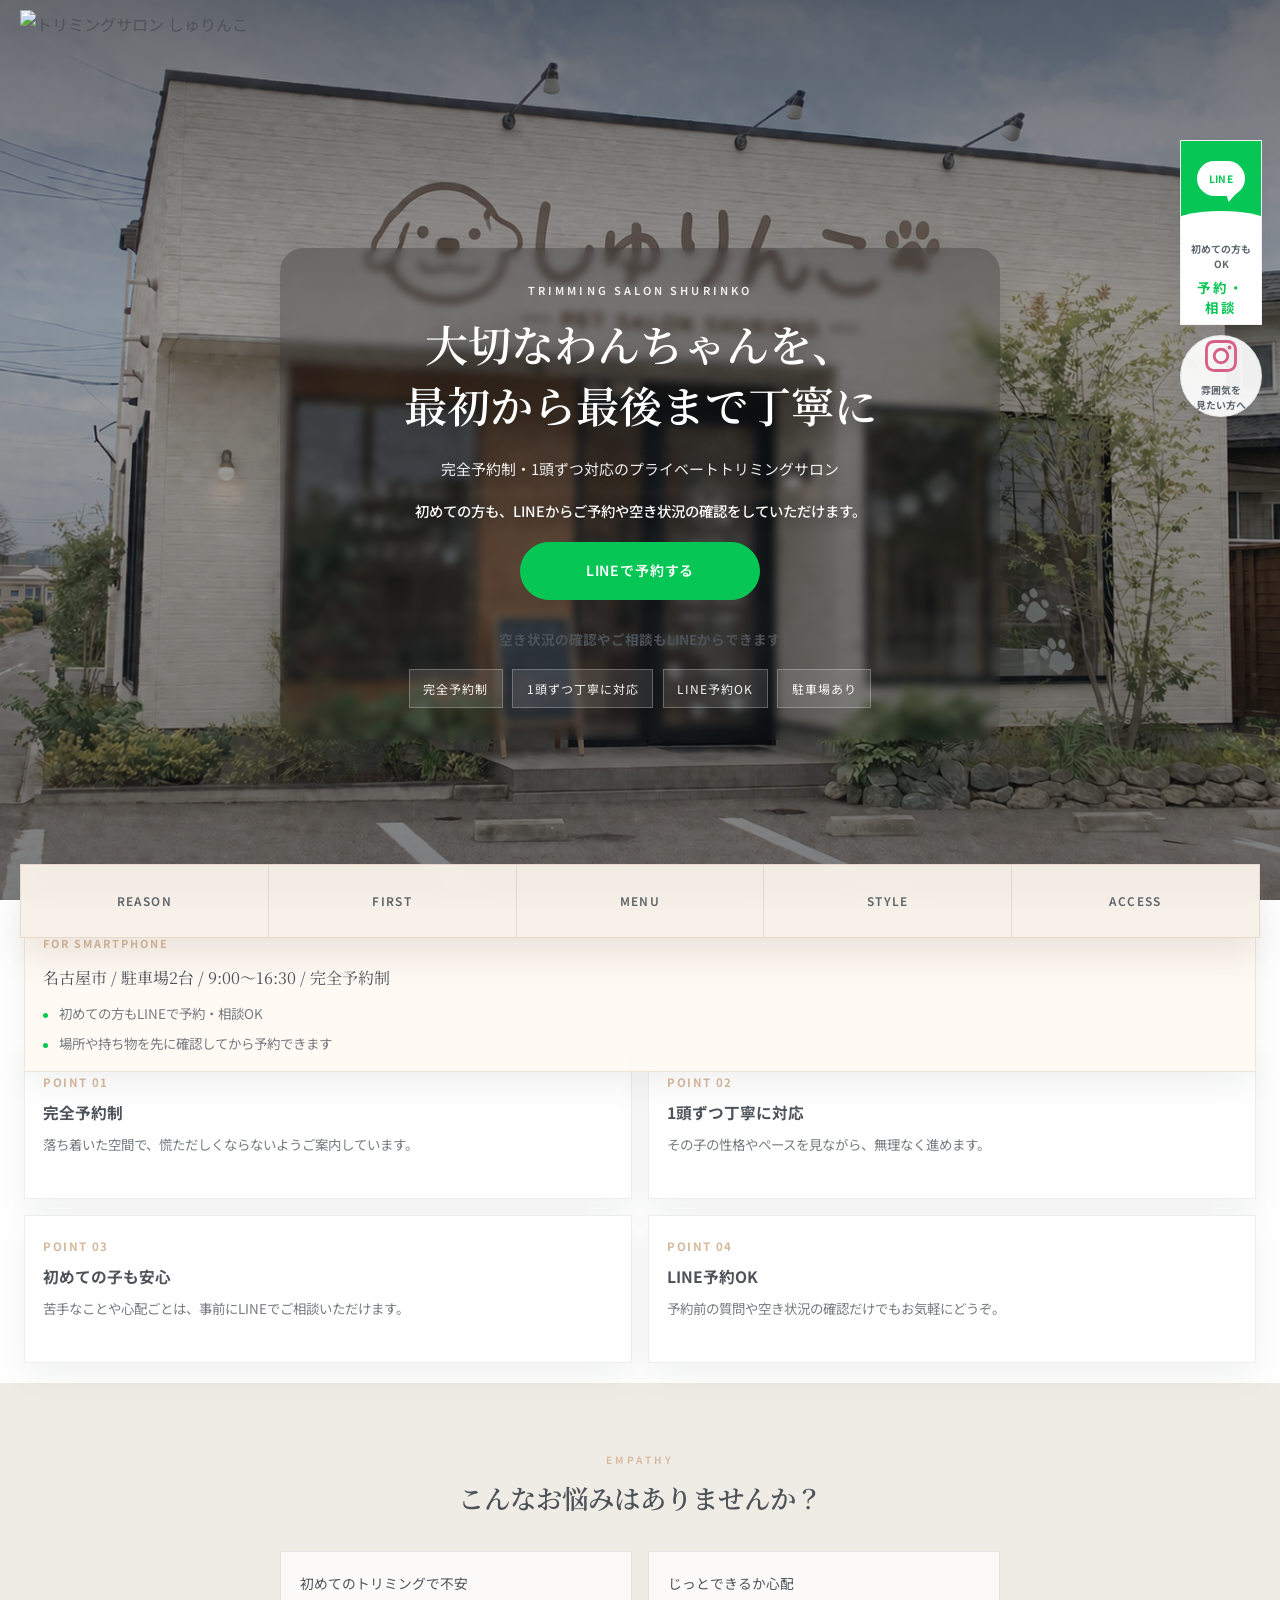
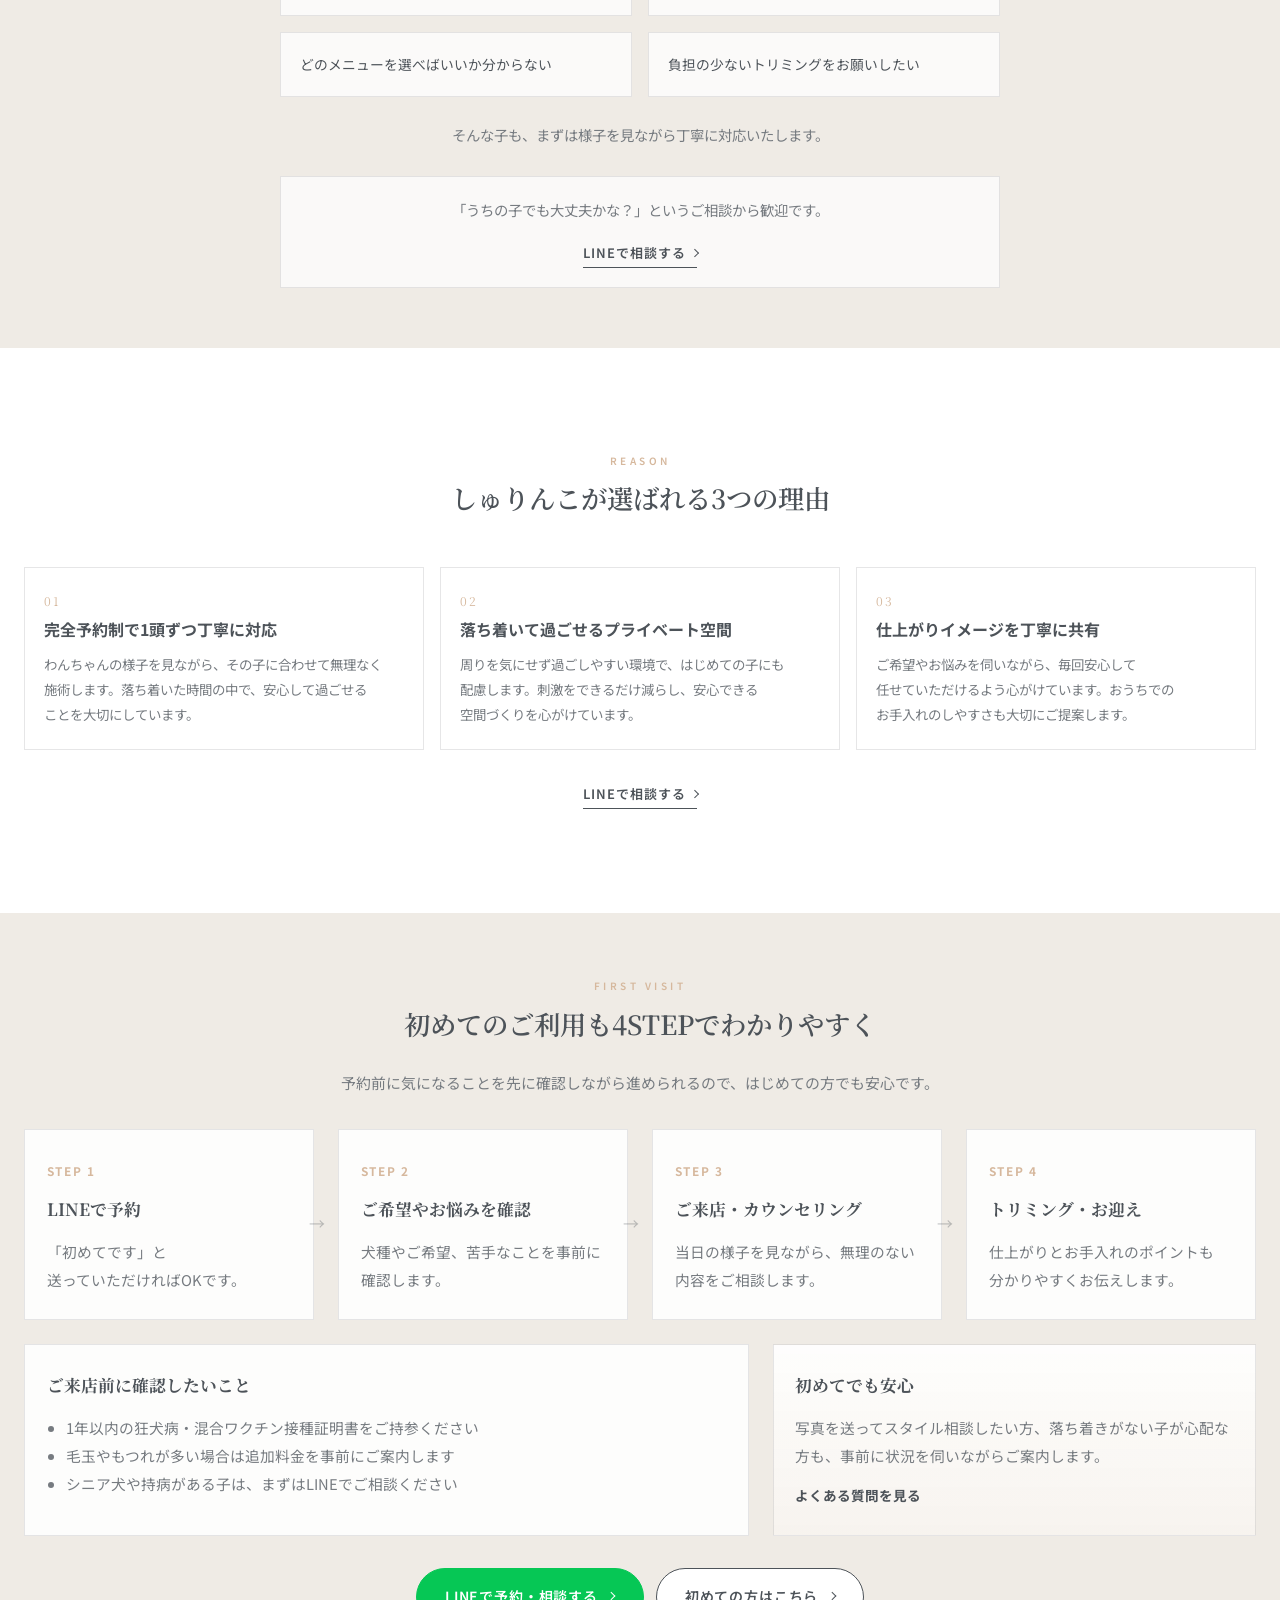
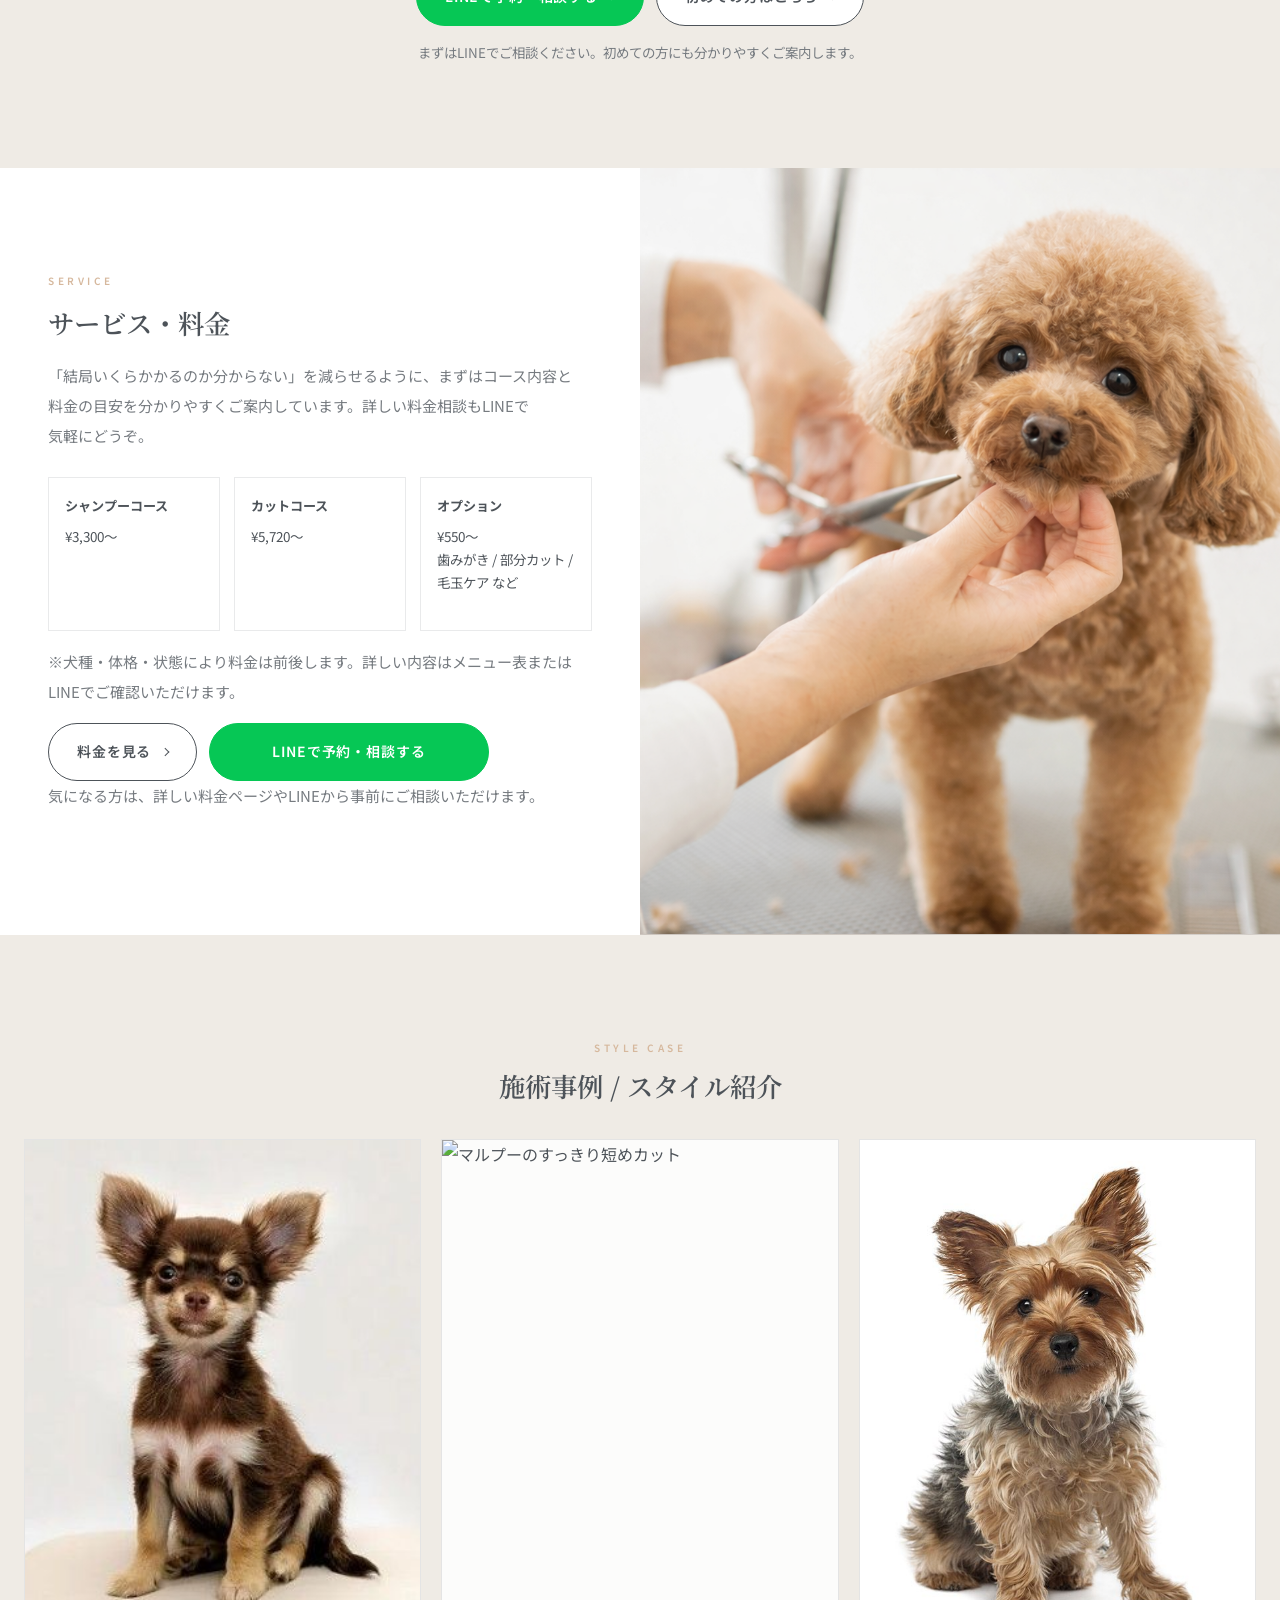
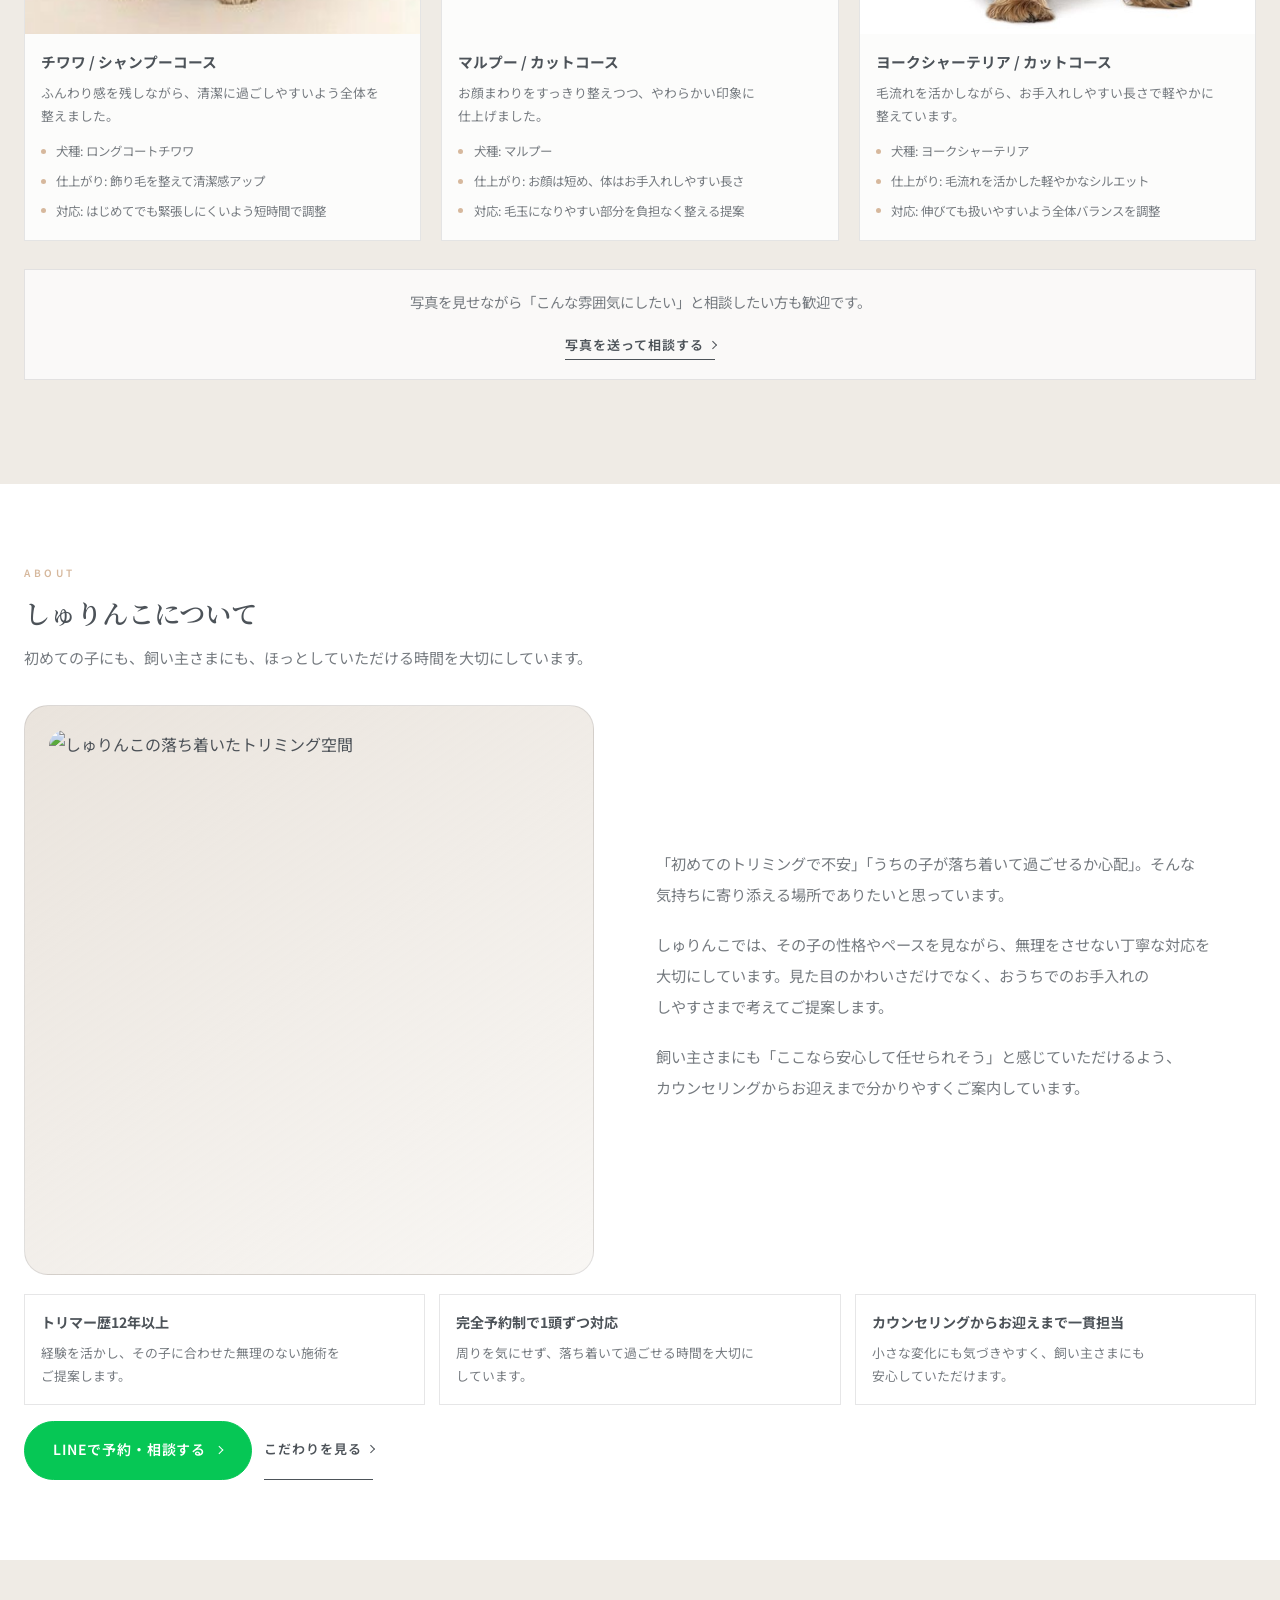
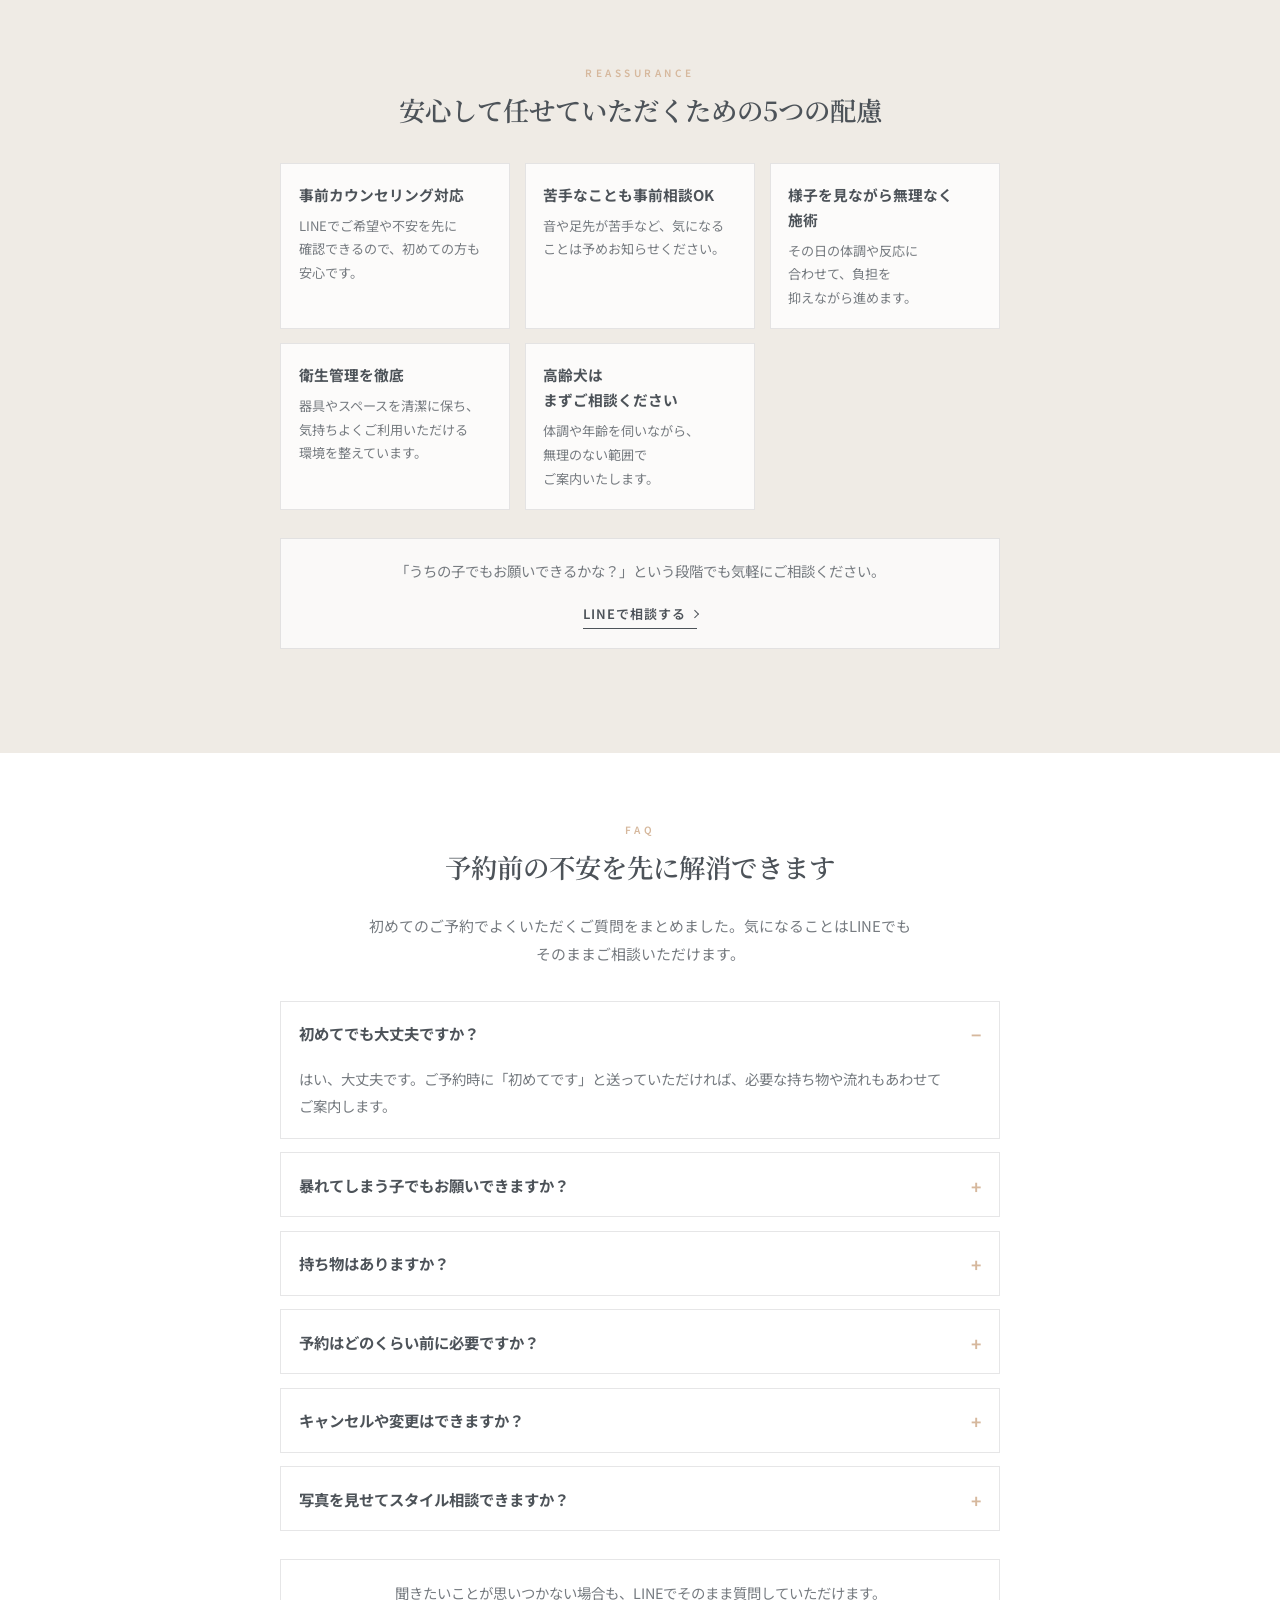
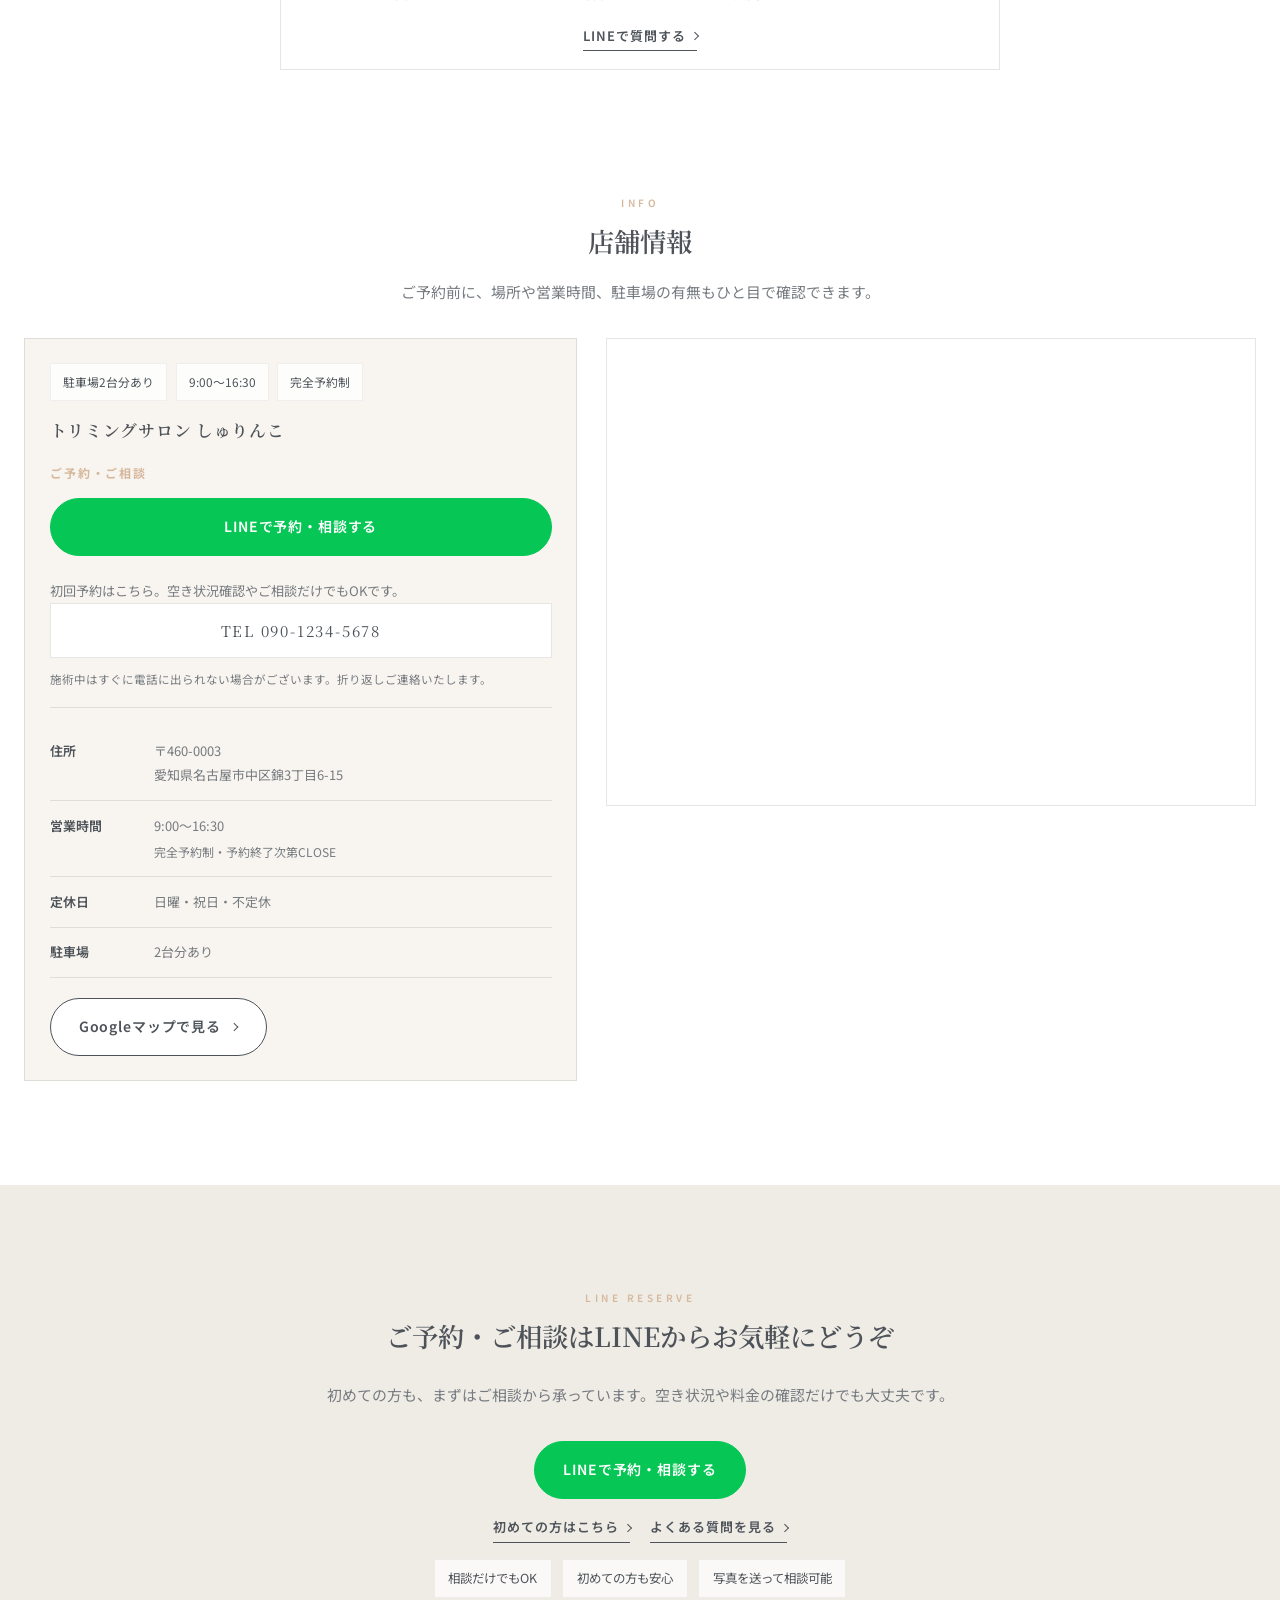
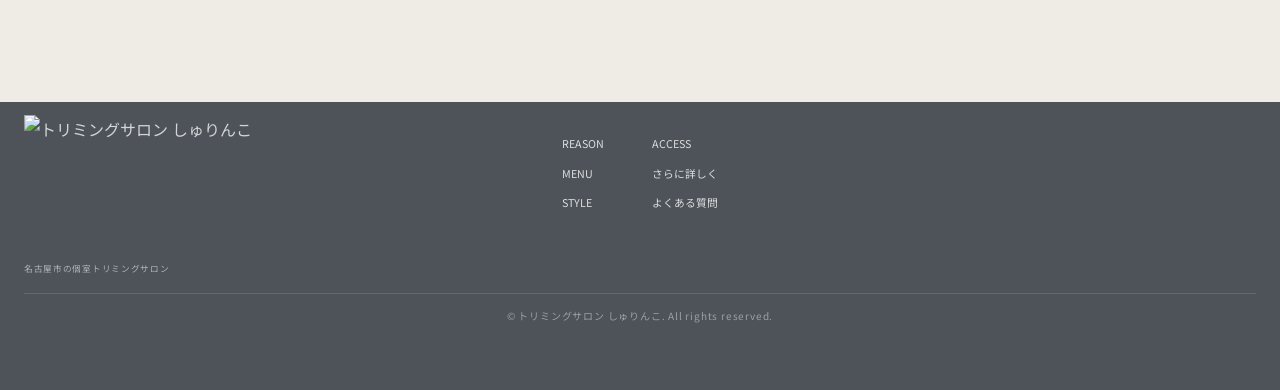
==== commit 39939478: "スマホ表示を修正" ====
--- a/index.html
+++ b/index.html
@@ -48,11 +48,11 @@
           <p class="hero__label">TRIMMING SALON SHURINKO</p>
           <h1 id="hero-title" class="hero__title">大切なわんちゃんを、最初から最後まで丁寧に</h1>
           <p class="hero__lead">完全予約制・1頭ずつ対応のプライベートトリミングサロン</p>
-          <p class="hero__sublead">初めての方も、LINEからお気軽にご予約・ご相談いただけます。</p>
+          <p class="hero__sublead">初めての方も、LINEからご予約や空き状況の確認をしていただけます。</p>
           <div class="hero__actions">
             <a href="#contact" class="btn btn--line">LINEで予約する</a>
-            <a href="#contact" class="btn btn--ghost-light">空き状況を確認する</a>
           </div>
+          <p class="hero__action-note"><a href="#contact" class="text-link text-link--light">空き状況の確認やご相談もLINEからできます</a></p>
           <ul class="hero__meta" aria-label="サロンの特徴">
             <li>完全予約制</li>
             <li>1頭ずつ丁寧に対応</li>
@@ -73,6 +73,19 @@
       </ul>
     </nav>
 
+    <section class="location-summary" aria-label="店舗概要">
+      <div class="container">
+        <div class="location-summary__card">
+          <p class="location-summary__eyebrow">FOR SMARTPHONE</p>
+          <p class="location-summary__title">名古屋市 / 駐車場2台 / 9:00〜16:30 / 完全予約制</p>
+          <ul class="location-summary__list">
+            <li>初めての方もLINEで予約・相談OK</li>
+            <li>場所や持ち物を先に確認してから予約できます</li>
+          </ul>
+        </div>
+      </div>
+    </section>
+
     <section class="quick-cta" aria-label="サロンの特徴">
       <div class="container">
         <div class="quick-cta__grid">
@@ -121,7 +134,7 @@
         <p class="empathy-section__closing">そんな子も、まずは様子を見ながら丁寧に対応いたします。</p>
         <div class="mini-cta mini-cta--center">
           <p class="mini-cta__text">「うちの子でも大丈夫かな？」というご相談から歓迎です。</p>
-          <a href="#contact" class="btn btn--line btn--arrow">LINEで相談する</a>
+          <a href="#contact" class="text-link-arrow">LINEで相談する</a>
         </div>
       </div>
     </section>
@@ -149,7 +162,7 @@
         </article>
       </div>
       <div class="container narrow section__actions">
-        <a href="#contact" class="btn btn--tan btn--arrow">LINEで相談する</a>
+        <a href="#contact" class="text-link-arrow">LINEで相談する</a>
       </div>
     </section>
 
@@ -284,7 +297,7 @@
         </div>
         <div class="mini-cta mini-cta--center">
           <p class="mini-cta__text">写真を見せながら「こんな雰囲気にしたい」と相談したい方も歓迎です。</p>
-          <a href="#contact" class="btn btn--line btn--arrow">LINEで予約・相談する</a>
+          <a href="#contact" class="text-link-arrow">写真を送って相談する</a>
         </div>
       </div>
     </section>
@@ -324,7 +337,7 @@
         </div>
         <div class="concept-main__actions">
           <a href="#contact" class="btn btn--line btn--arrow">LINEで予約・相談する</a>
-          <a href="concept.html" class="btn btn--ghost btn--arrow">こだわりを見る</a>
+          <a href="concept.html" class="text-link-arrow">こだわりを見る</a>
         </div>
       </div>
     </section>
@@ -334,30 +347,30 @@
         <span class="section__label-en section__label-en--dark section__label-en--center">REASSURANCE</span>
         <h2 id="reassurance-title" class="section__title-center">安心して任せていただくための5つの配慮</h2>
         <div class="reassurance-grid">
-          <article class="reassurance-card">
-            <h3>事前カウンセリング対応</h3>
+          <details class="reassurance-card" open>
+            <summary>事前カウンセリング対応</summary>
             <p>LINEでご希望や不安を先に確認できるので、初めての方も安心です。</p>
-          </article>
-          <article class="reassurance-card">
-            <h3>苦手なことも事前相談OK</h3>
+          </details>
+          <details class="reassurance-card">
+            <summary>苦手なことも事前相談OK</summary>
             <p>音や足先が苦手など、気になることは予めお知らせください。</p>
-          </article>
-          <article class="reassurance-card">
-            <h3>様子を見ながら無理なく施術</h3>
+          </details>
+          <details class="reassurance-card">
+            <summary>様子を見ながら無理なく施術</summary>
             <p>その日の体調や反応に合わせて、負担を抑えながら進めます。</p>
-          </article>
-          <article class="reassurance-card">
-            <h3>衛生管理を徹底</h3>
+          </details>
+          <details class="reassurance-card">
+            <summary>衛生管理を徹底</summary>
             <p>器具やスペースを清潔に保ち、気持ちよくご利用いただける環境を整えています。</p>
-          </article>
-          <article class="reassurance-card">
-            <h3>高齢犬はまずご相談ください</h3>
+          </details>
+          <details class="reassurance-card">
+            <summary>高齢犬はまずご相談ください</summary>
             <p>体調や年齢を伺いながら、無理のない範囲でご案内いたします。</p>
-          </article>
+          </details>
         </div>
         <div class="mini-cta mini-cta--center">
           <p class="mini-cta__text">「うちの子でもお願いできるかな？」という段階でも気軽にご相談ください。</p>
-          <a href="#contact" class="btn btn--line btn--arrow">LINEで予約・相談する</a>
+          <a href="#contact" class="text-link-arrow">LINEで相談する</a>
         </div>
       </div>
     </section>
@@ -395,7 +408,7 @@
         </div>
         <div class="mini-cta mini-cta--center">
           <p class="mini-cta__text">聞きたいことが思いつかない場合も、LINEでそのまま質問していただけます。</p>
-          <a href="#contact" class="btn btn--line btn--arrow">LINEで予約・相談する</a>
+          <a href="#contact" class="text-link-arrow">LINEで質問する</a>
         </div>
       </div>
     </section>
@@ -464,8 +477,10 @@
         <p class="section__intro">初めての方も、まずはご相談から承っています。空き状況や料金の確認だけでも大丈夫です。</p>
         <div class="section__actions">
           <a href="#" class="btn btn--line">LINEで予約・相談する</a>
-          <a href="news-guide.html" class="btn btn--ghost">初めての方はこちら</a>
-          <a href="#faq" class="btn btn--ghost">よくある質問を見る</a>
+        </div>
+        <div class="contact-links">
+          <a href="news-guide.html" class="text-link-arrow">初めての方はこちら</a>
+          <a href="#faq" class="text-link-arrow">よくある質問を見る</a>
         </div>
         <div class="contact-reasons" aria-label="相談しやすい理由">
           <span class="contact-reasons__item">相談だけでもOK</span>
@@ -498,11 +513,13 @@
 
   <aside class="fixed-side-cta" aria-label="固定予約・SNS">
     <a href="#contact" class="fixed-side-cta__btn fixed-side-cta__btn--line" aria-label="LINEで予約">
-      <span class="fixed-side-cta__subcopy">初めての方もOK</span>
       <span class="fixed-side-cta__line-top" aria-hidden="true">
         <span class="fixed-side-cta__line-bubble">LINE</span>
       </span>
-      <span class="fixed-side-cta__label"><span>予約・</span><span>相談</span></span>
+      <span class="fixed-side-cta__body">
+        <span class="fixed-side-cta__subcopy">初めての方もOK</span>
+        <span class="fixed-side-cta__label"><span>予約・</span><span>相談</span></span>
+      </span>
     </a>
     <a href="#" class="fixed-side-cta__btn fixed-side-cta__btn--ig" target="_blank" rel="noopener noreferrer" aria-label="Instagram">
       <span class="fixed-side-cta__icon fixed-side-cta__icon--ig" aria-hidden="true"></span>
@@ -519,6 +536,7 @@
       var nav = document.getElementById('mobile-nav');
       var pageTop = document.querySelector('.page-top');
       var subnav = document.querySelector('.site-subnav');
+      var reassuranceItems = document.querySelectorAll('.reassurance-card');
 
       if (toggle && nav) {
         toggle.addEventListener('click', function () {
@@ -553,6 +571,36 @@
         window.addEventListener('scroll', togglePageTop, { passive: true });
         togglePageTop();
       }
+
+      if (reassuranceItems.length) {
+        var syncReassuranceLayout = function () {
+          if (window.innerWidth > 768) {
+            reassuranceItems.forEach(function (item) {
+              item.open = true;
+            });
+            return;
+          }
+
+          var openItem = document.querySelector('.reassurance-card[open]') || reassuranceItems[0];
+          reassuranceItems.forEach(function (item) {
+            item.open = item === openItem;
+          });
+        };
+
+        reassuranceItems.forEach(function (item) {
+          item.addEventListener('toggle', function () {
+            if (!item.open || window.innerWidth > 768) return;
+            reassuranceItems.forEach(function (other) {
+              if (other !== item) {
+                other.open = false;
+              }
+            });
+          });
+        });
+
+        window.addEventListener('resize', syncReassuranceLayout);
+        syncReassuranceLayout();
+      }
     })();
   </script>
 </body>
--- a/style.css
+++ b/style.css
@@ -558,6 +558,10 @@
   min-height: 54px;
 }
 
+.hero__action-note {
+  margin: 0.8rem 0 0;
+}
+
 .hero__meta {
   list-style: none;
   margin: 1rem 0 0;
@@ -599,6 +603,15 @@
   display: none;
 }
 
+.text-link--light {
+  color: rgba(255, 255, 255, 0.92);
+  font-weight: 600;
+}
+
+.text-link--light:hover {
+  color: var(--color-white);
+}
+
 @media (min-width: 640px) {
   .hide-mobile {
     display: inline;
@@ -685,6 +698,10 @@
 
   .news-bar__item-more {
     grid-column: 2;
+  }
+
+  .location-summary {
+    margin-top: -0.75rem;
   }
 }
 
@@ -693,6 +710,65 @@
   z-index: 3;
   margin-top: -2.3rem;
   padding: 0 0 1.25rem;
+}
+
+.location-summary {
+  position: relative;
+  z-index: 4;
+  margin-top: -1.4rem;
+  padding: 0 0 1rem;
+}
+
+.location-summary__card {
+  display: grid;
+  gap: 0.75rem;
+  padding: 1rem 1.15rem;
+  background: rgba(255, 250, 244, 0.92);
+  border: 1px solid rgba(214, 184, 157, 0.34);
+  box-shadow: 0 14px 28px rgba(77, 83, 89, 0.08);
+}
+
+.location-summary__eyebrow {
+  margin: 0;
+  font-size: 0.68rem;
+  font-weight: 700;
+  letter-spacing: 0.18em;
+  color: var(--color-tan);
+}
+
+.location-summary__title {
+  margin: 0;
+  font-family: var(--font-serif);
+  font-size: 1rem;
+  line-height: 1.6;
+  color: var(--color-text);
+}
+
+.location-summary__list {
+  list-style: none;
+  margin: 0;
+  padding: 0;
+  display: grid;
+  gap: 0.45rem;
+}
+
+.location-summary__list li {
+  position: relative;
+  padding-left: 1rem;
+  font-size: 0.84rem;
+  line-height: 1.7;
+  color: var(--color-text-muted);
+}
+
+.location-summary__list li::before {
+  content: "";
+  position: absolute;
+  left: 0;
+  top: 0.78em;
+  width: 5px;
+  height: 5px;
+  border-radius: 50%;
+  background: var(--color-line);
 }
 
 .quick-cta__grid {
@@ -2734,13 +2810,25 @@
   border: 1px solid var(--color-border);
 }
 
-.reassurance-card h3 {
-  margin: 0 0 0.45rem;
+.reassurance-card summary {
+  list-style: none;
+  cursor: pointer;
   font-size: 0.92rem;
+  font-weight: 700;
+  line-height: 1.7;
+}
+
+.reassurance-card summary::-webkit-details-marker {
+  display: none;
+}
+
+.reassurance-card summary::after {
+  content: "";
+  display: none;
 }
 
 .reassurance-card p {
-  margin: 0;
+  margin: 0.45rem 0 0;
   font-size: 0.82rem;
   line-height: 1.8;
   color: var(--color-text-muted);
@@ -2755,6 +2843,14 @@
   flex-wrap: wrap;
   justify-content: center;
   gap: 0.65rem;
+  margin-top: 1rem;
+}
+
+.contact-links {
+  display: flex;
+  flex-wrap: wrap;
+  justify-content: center;
+  gap: 0.85rem 1.2rem;
   margin-top: 1rem;
 }
 
@@ -3010,6 +3106,13 @@
   border-radius: 50%;
   background: rgba(255, 255, 255, 0.92);
   color: #d85f88;
+}
+
+.fixed-side-cta__body {
+  display: flex;
+  flex-direction: column;
+  align-items: center;
+  gap: 0.35rem;
 }
 
 .fixed-side-cta__label {
@@ -3161,26 +3264,339 @@
     font-size: 16px;
   }
 
+  body:not(.subpage) {
+    padding-bottom: calc(90px + env(safe-area-inset-bottom, 0));
+  }
+
   .section__title-center {
-    margin-bottom: 1.5rem;
+    margin-bottom: 1.15rem;
   }
 
   .section__intro {
+    font-size: 0.89rem;
+    line-height: 1.8;
+    margin-bottom: 1.4rem;
+  }
+
+  .hero {
+    min-height: 620px;
+  }
+
+  .hero__overlay {
+    align-items: stretch;
+    padding: calc(var(--topbar-h) + 0.8rem) 0.9rem 1.4rem;
+  }
+
+  .hero__content {
+    align-self: flex-end;
+    margin: auto 0 0;
+    padding: 1rem 0.9rem 1rem;
+    border-radius: 1.1rem;
+    background: linear-gradient(180deg, rgba(14, 16, 18, 0.38), rgba(14, 16, 18, 0.2));
+  }
+
+  .hero__label {
+    margin-bottom: 0.55rem;
+    font-size: 0.6rem;
+    letter-spacing: 0.22em;
+  }
+
+  .hero__title {
+    margin-bottom: 0.8rem;
+    font-size: 1.45rem;
+    line-height: 1.45;
+  }
+
+  .hero__lead {
+    font-size: 0.84rem;
+    line-height: 1.75;
+  }
+
+  .hero__sublead {
+    margin-top: 0.55rem;
+    font-size: 0.81rem;
+    line-height: 1.7;
+  }
+
+  .hero__actions {
+    margin-top: 0.9rem;
+  }
+
+  .hero__actions .btn {
+    min-height: 50px;
+  }
+
+  .hero__action-note {
+    margin-top: 0.7rem;
+  }
+
+  .hero__meta {
+    display: grid;
+    grid-template-columns: repeat(2, minmax(0, 1fr));
+    gap: 0.45rem;
+    margin-top: 0.85rem;
+  }
+
+  .hero__meta li {
+    justify-content: center;
+    text-align: center;
+    padding: 0.42rem 0.5rem;
+    font-size: 0.67rem;
+    letter-spacing: 0.04em;
+  }
+
+  .location-summary {
+    margin-top: -0.55rem;
+    padding-bottom: 0.6rem;
+  }
+
+  .location-summary__card {
+    gap: 0.55rem;
+    padding: 0.9rem 0.95rem;
+  }
+
+  .location-summary__title {
     font-size: 0.92rem;
-    line-height: 1.9;
+  }
+
+  .location-summary__list li {
+    font-size: 0.78rem;
   }
 
   .quick-cta {
-    margin-top: -1.2rem;
-    padding-bottom: 0.8rem;
+    margin-top: 0;
+    padding-bottom: 0.65rem;
   }
 
   .quick-cta__grid {
     grid-template-columns: 1fr;
+    gap: 0.7rem;
   }
 
   .quick-cta__card {
-    padding: 1rem;
+    min-height: 0;
+    padding: 0.9rem 0.95rem;
+  }
+
+  .quick-cta__card p {
+    font-size: 0.82rem;
+    line-height: 1.7;
+  }
+
+  .section {
+    padding-top: 2.6rem;
+    padding-bottom: 2.6rem;
+  }
+
+  .mini-cta {
+    margin-top: 1.2rem;
+    padding: 0.95rem 0.9rem;
+  }
+
+  .mini-cta__text {
+    margin-bottom: 0.35rem;
+    font-size: 0.83rem;
+    line-height: 1.75;
+  }
+
+  .empathy-grid,
+  .first-guide__steps-grid,
+  .first-guide__support,
+  .menu-feature__pricing,
+  .reassurance-grid {
+    gap: 0.8rem;
+  }
+
+  .empathy-card,
+  .first-step-card,
+  .first-guide__support-card {
+    padding: 1rem 0.95rem;
+  }
+
+  .first-step-card__num {
+    margin-bottom: 0.45rem;
+  }
+
+  .first-step-card h3,
+  .first-guide__support-card h3 {
+    margin-bottom: 0.55rem;
+    font-size: 0.96rem;
+  }
+
+  .first-step-card p,
+  .first-guide__support-card p,
+  .first-guide__support-card ul {
+    font-size: 0.84rem;
+    line-height: 1.75;
+  }
+
+  .section__actions {
+    gap: 0.65rem;
+    margin-top: 1.35rem;
+  }
+
+  .section__actions .btn {
+    width: 100%;
+  }
+
+  .menu-feature__inner {
+    grid-template-columns: 1fr;
+  }
+
+  .menu-feature__visual {
+    order: -1;
+    min-height: 220px;
+  }
+
+  .menu-feature__image {
+    min-height: 220px;
+  }
+
+  .menu-feature__content {
+    padding: 2rem 1rem 2.2rem;
+  }
+
+  .menu-feature__panel p {
+    font-size: 0.86rem;
+    line-height: 1.8;
+  }
+
+  .style-cases__grid {
+    grid-template-columns: 1fr;
+    gap: 0.8rem;
+  }
+
+  .style-cases__card {
+    display: grid;
+    grid-template-columns: 108px minmax(0, 1fr);
+    align-items: stretch;
+  }
+
+  .style-cases__img {
+    height: 100%;
+    aspect-ratio: auto;
+  }
+
+  .style-cases__body {
+    padding: 0.8rem 0.85rem;
+  }
+
+  .style-cases__body h3 {
+    font-size: 0.84rem;
+    margin-bottom: 0.3rem;
+  }
+
+  .style-cases__body p {
+    font-size: 0.75rem;
+    line-height: 1.7;
+  }
+
+  .style-cases__meta {
+    gap: 0.28rem;
+    margin-top: 0.55rem;
+  }
+
+  .style-cases__meta li {
+    padding-left: 0.8rem;
+    font-size: 0.72rem;
+    line-height: 1.6;
+  }
+
+  .reassurance-grid {
+    grid-template-columns: 1fr;
+  }
+
+  .reassurance-card {
+    padding: 0;
+    overflow: hidden;
+  }
+
+  .reassurance-card summary {
+    position: relative;
+    padding: 0.95rem 2.9rem 0.95rem 1rem;
+    font-size: 0.86rem;
+  }
+
+  .reassurance-card summary::after {
+    content: "+";
+    display: block;
+    position: absolute;
+    right: 1rem;
+    top: 50%;
+    transform: translateY(-50%);
+    font-size: 1.05rem;
+    color: var(--color-tan);
+  }
+
+  .reassurance-card[open] summary::after {
+    content: "−";
+  }
+
+  .reassurance-card p {
+    margin: 0;
+    padding: 0 1rem 0.95rem;
+    font-size: 0.8rem;
+  }
+
+  .faq-item {
+    position: relative;
+  }
+
+  .faq-item summary {
+    position: relative;
+    padding: 0.95rem 2.9rem 0.95rem 1rem;
+    font-size: 0.88rem;
+    line-height: 1.6;
+  }
+
+  .faq-item summary::after {
+    float: none;
+    position: absolute;
+    right: 1rem;
+    top: 50%;
+    transform: translateY(-50%);
+  }
+
+  .faq-item p {
+    padding: 0 1rem 0.95rem;
+    font-size: 0.82rem;
+    line-height: 1.75;
+  }
+
+  .access-section {
+    padding-inline: 12px;
+  }
+
+  .access-box {
+    padding: 1rem 0.95rem;
+    border-radius: 16px;
+    background: rgba(244, 238, 230, 0.78);
+  }
+
+  .access-highlights {
+    gap: 0.45rem;
+    margin-bottom: 0.8rem;
+  }
+
+  .access-highlights span {
+    font-size: 0.7rem;
+    padding: 0.4rem 0.65rem;
+  }
+
+  .access-box__name {
+    margin-bottom: 0.8rem;
+    font-size: 0.98rem;
+  }
+
+  .access-reserve {
+    padding-bottom: 1rem;
+    margin-bottom: 1rem;
+  }
+
+  .contact-links {
+    flex-direction: column;
+    align-items: center;
+    gap: 0.55rem;
   }
 
   body.subpage {
@@ -3195,60 +3611,64 @@
     flex-direction: row;
     justify-content: center;
     align-items: stretch;
-    gap: 10px;
+    gap: 8px;
   }
 
   .fixed-side-cta__btn--line {
-    flex: 1 1 0;
-    max-width: 244px;
-    min-height: 88px;
-    border-radius: 18px;
+    flex: 1 1 auto;
+    max-width: none;
+    min-height: 64px;
+    border-radius: 16px;
     flex-direction: row;
     justify-content: flex-start;
-    gap: 0.9rem;
-    padding: 0.7rem 1rem;
+    gap: 0.75rem;
+    padding: 0.55rem 0.8rem;
   }
 
   .fixed-side-cta__line-top {
-    flex: 0 0 56px;
-    width: 56px;
-    min-height: 56px;
-    border-radius: 14px;
+    flex: 0 0 46px;
+    width: 46px;
+    min-height: 46px;
+    border-radius: 12px;
     padding: 3px 0 7px;
   }
 
   .fixed-side-cta__line-top::after {
     bottom: -8px;
-    width: 62px;
-    height: 16px;
+    width: 52px;
+    height: 14px;
   }
 
   .fixed-side-cta__line-bubble {
-    width: 34px;
-    height: 26px;
-    font-size: 0.46rem;
-  }
-
-  .fixed-side-cta__btn--line .fixed-side-cta__label {
+    width: 28px;
+    height: 22px;
+    font-size: 0.42rem;
+  }
+
+  .fixed-side-cta__body {
     align-items: flex-start;
     justify-content: center;
     flex: 1 1 auto;
     min-width: 0;
+  }
+
+  .fixed-side-cta__btn--line .fixed-side-cta__label {
+    align-items: flex-start;
     margin: 0;
-    gap: 0.18rem;
-    font-size: 0.86rem;
-    letter-spacing: 0.14em;
+    gap: 0.12rem;
+    font-size: 0.8rem;
+    letter-spacing: 0.12em;
   }
 
   .fixed-side-cta__subcopy {
+    display: block;
+    max-width: none;
+    font-size: 0.58rem;
+    line-height: 1.3;
+  }
+
+  .fixed-side-cta__btn--ig {
     display: none;
-  }
-
-  .fixed-side-cta__btn--ig {
-    flex: 0 0 72px;
-    width: 72px;
-    min-height: 72px;
-    border-radius: 50%;
   }
 
   .fixed-side-cta__icon--ig {
@@ -3257,16 +3677,20 @@
   }
 
   .page-top {
-    right: 10px;
-    bottom: calc(86px + env(safe-area-inset-bottom, 0));
-    width: 72px;
-    height: 72px;
-    font-size: 0.54rem;
-    letter-spacing: 0.15em;
+    right: 12px;
+    bottom: calc(78px + env(safe-area-inset-bottom, 0));
+    width: 52px;
+    height: 52px;
+    font-size: 0;
+    letter-spacing: 0;
   }
 
   .page-top::before {
-    font-size: 0.9rem;
+    font-size: 0.84rem;
+  }
+
+  .page-top span {
+    display: none;
   }
 }
 
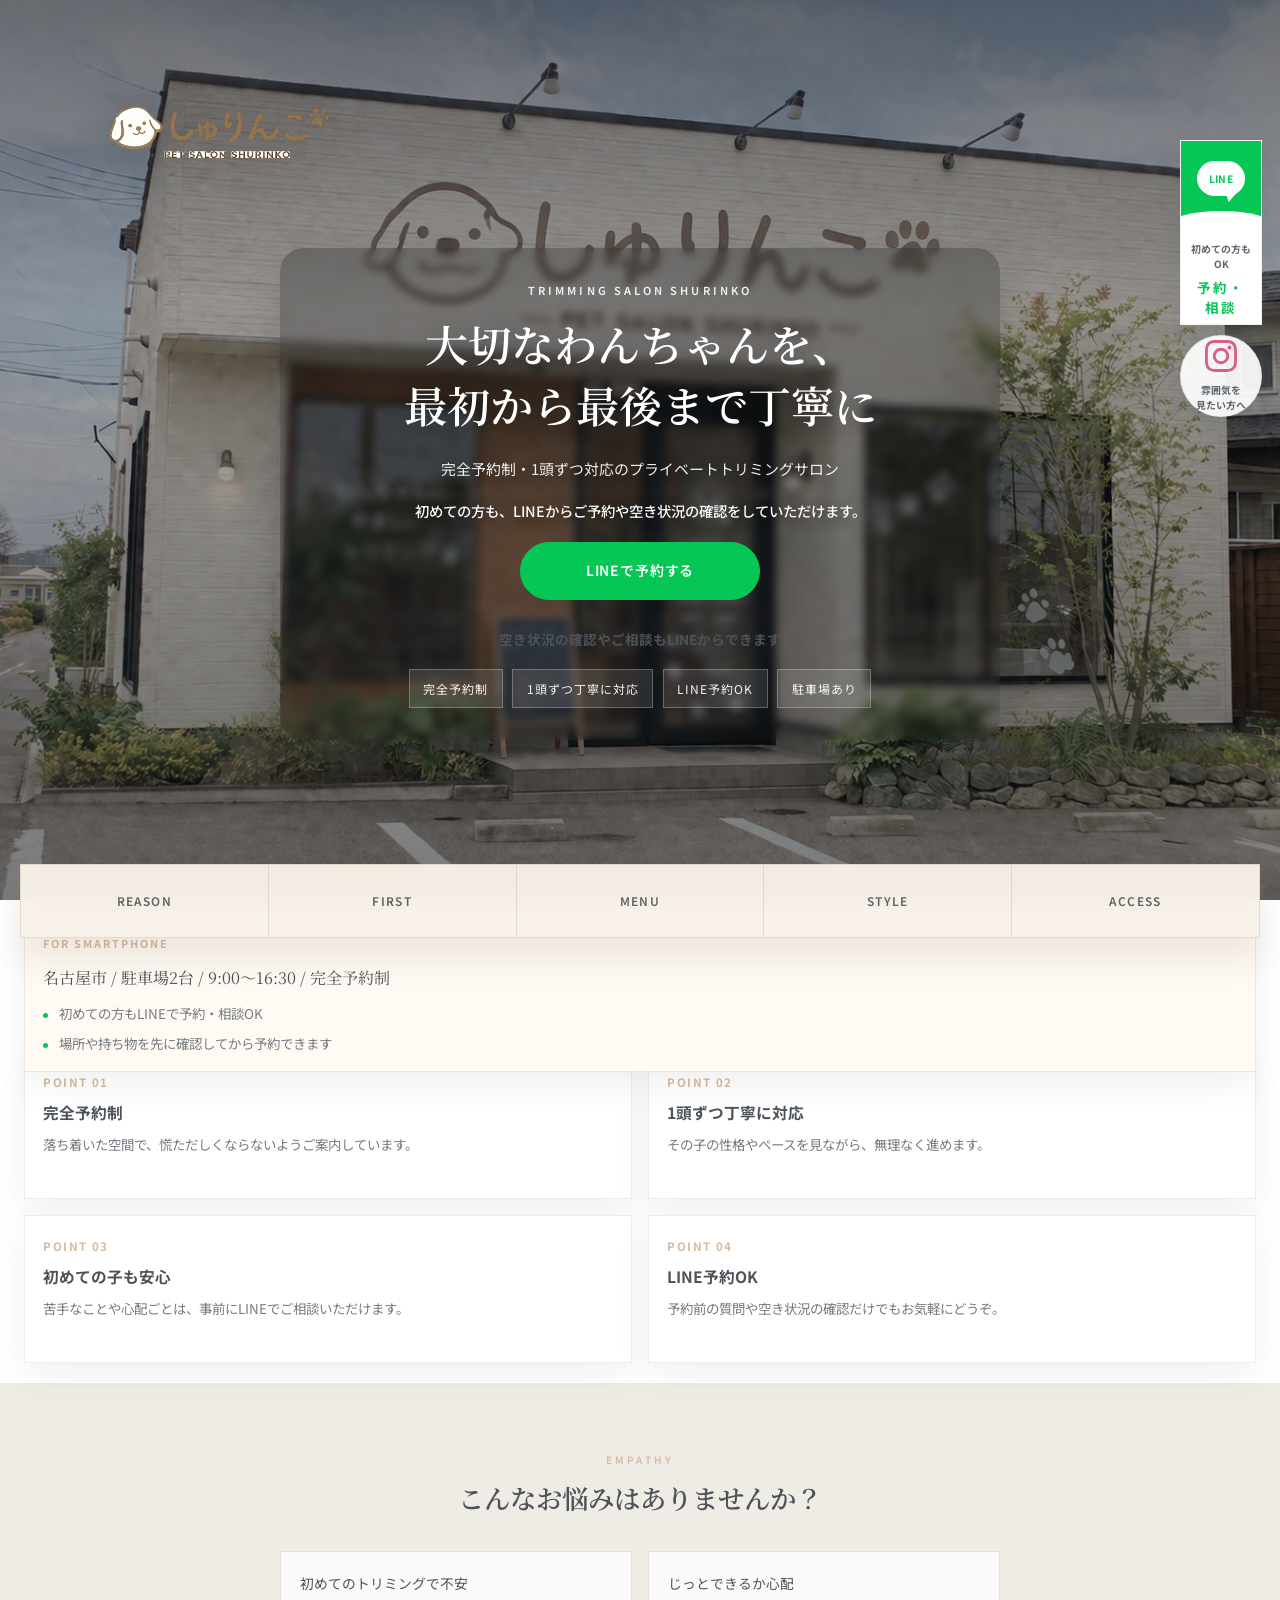
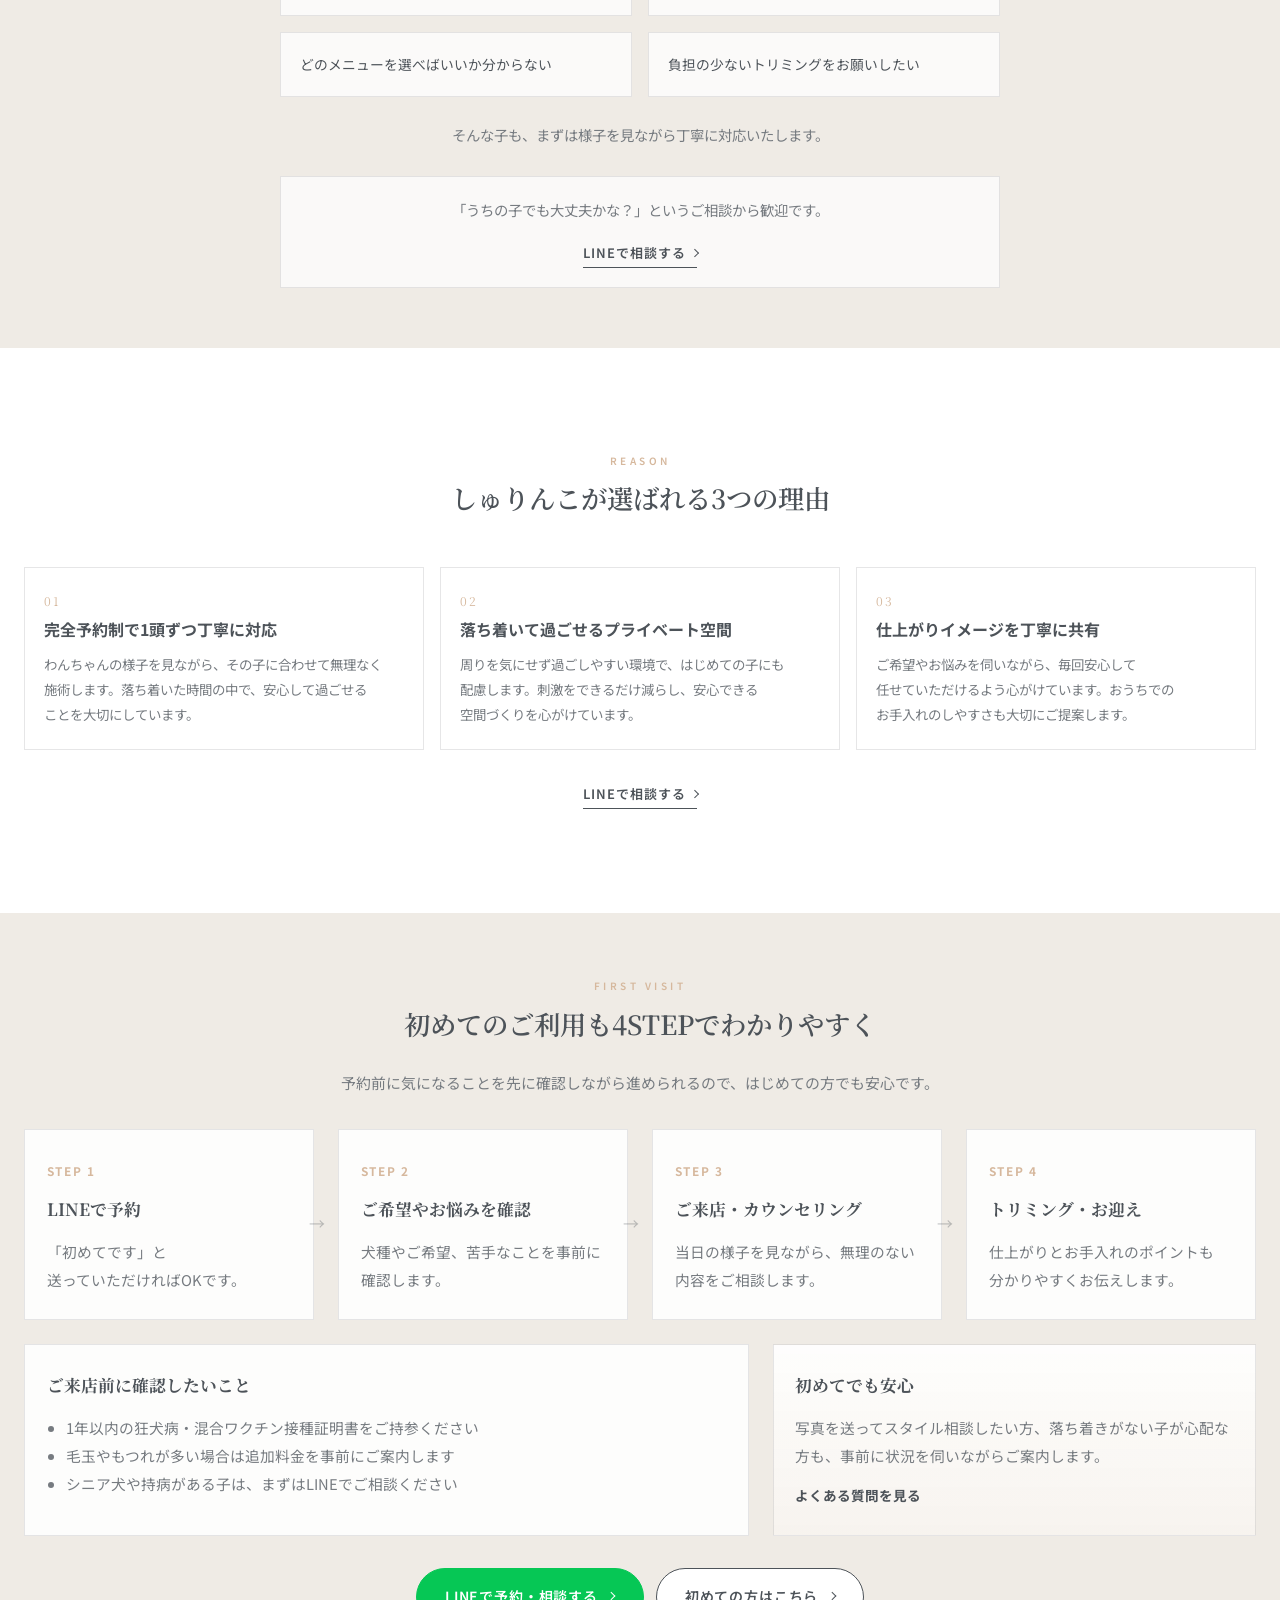
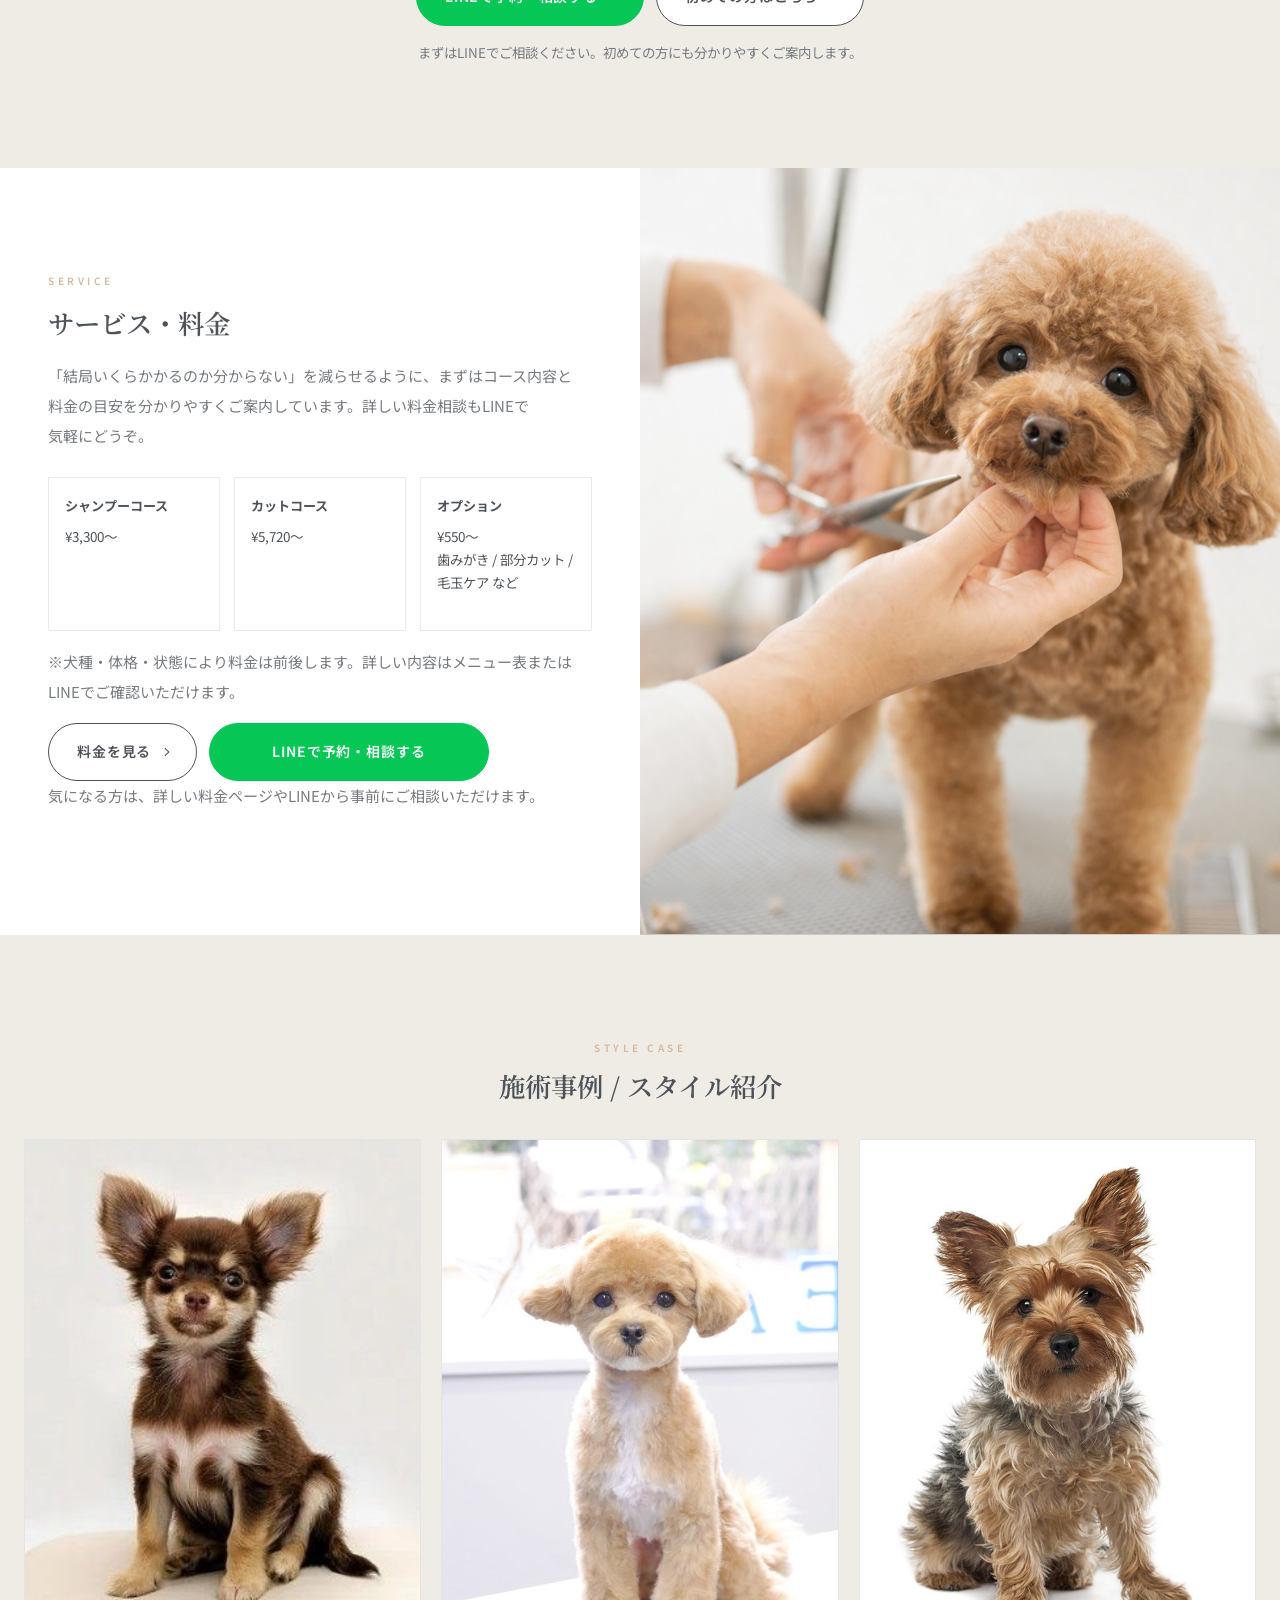
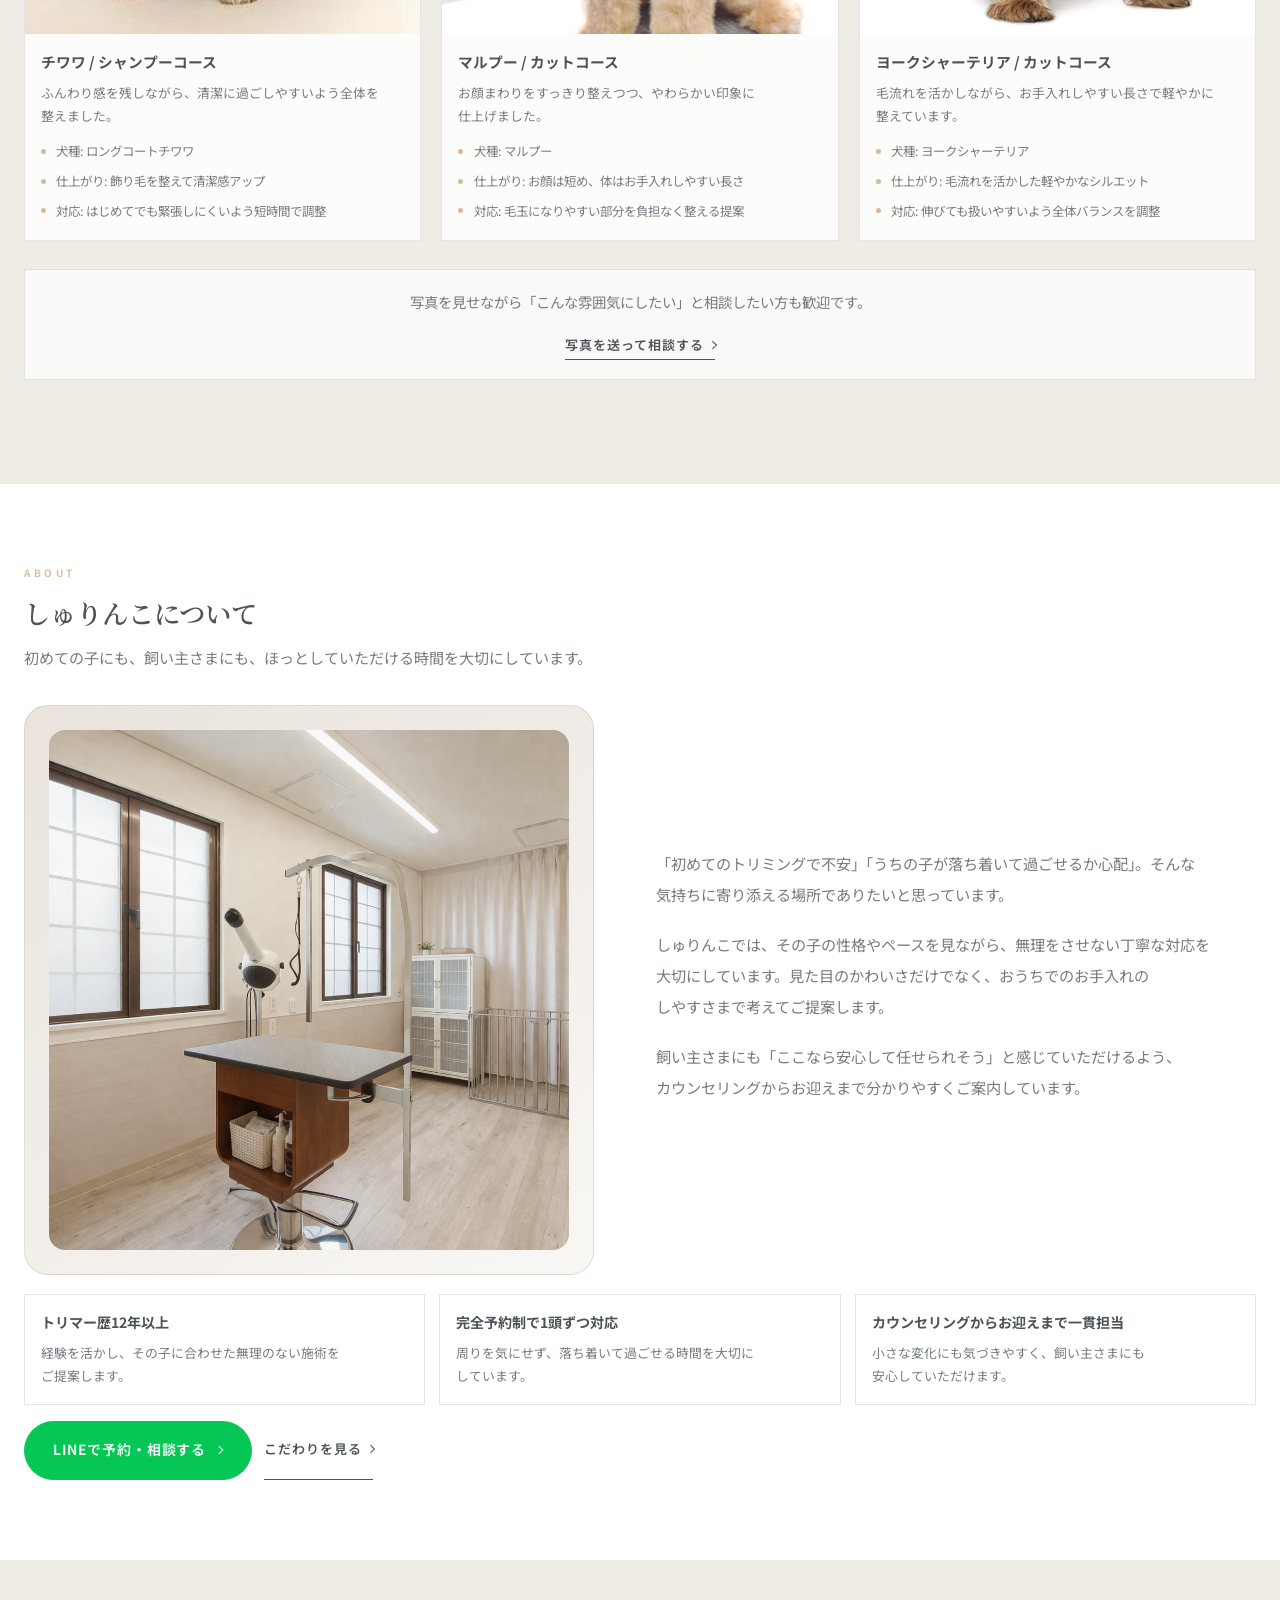
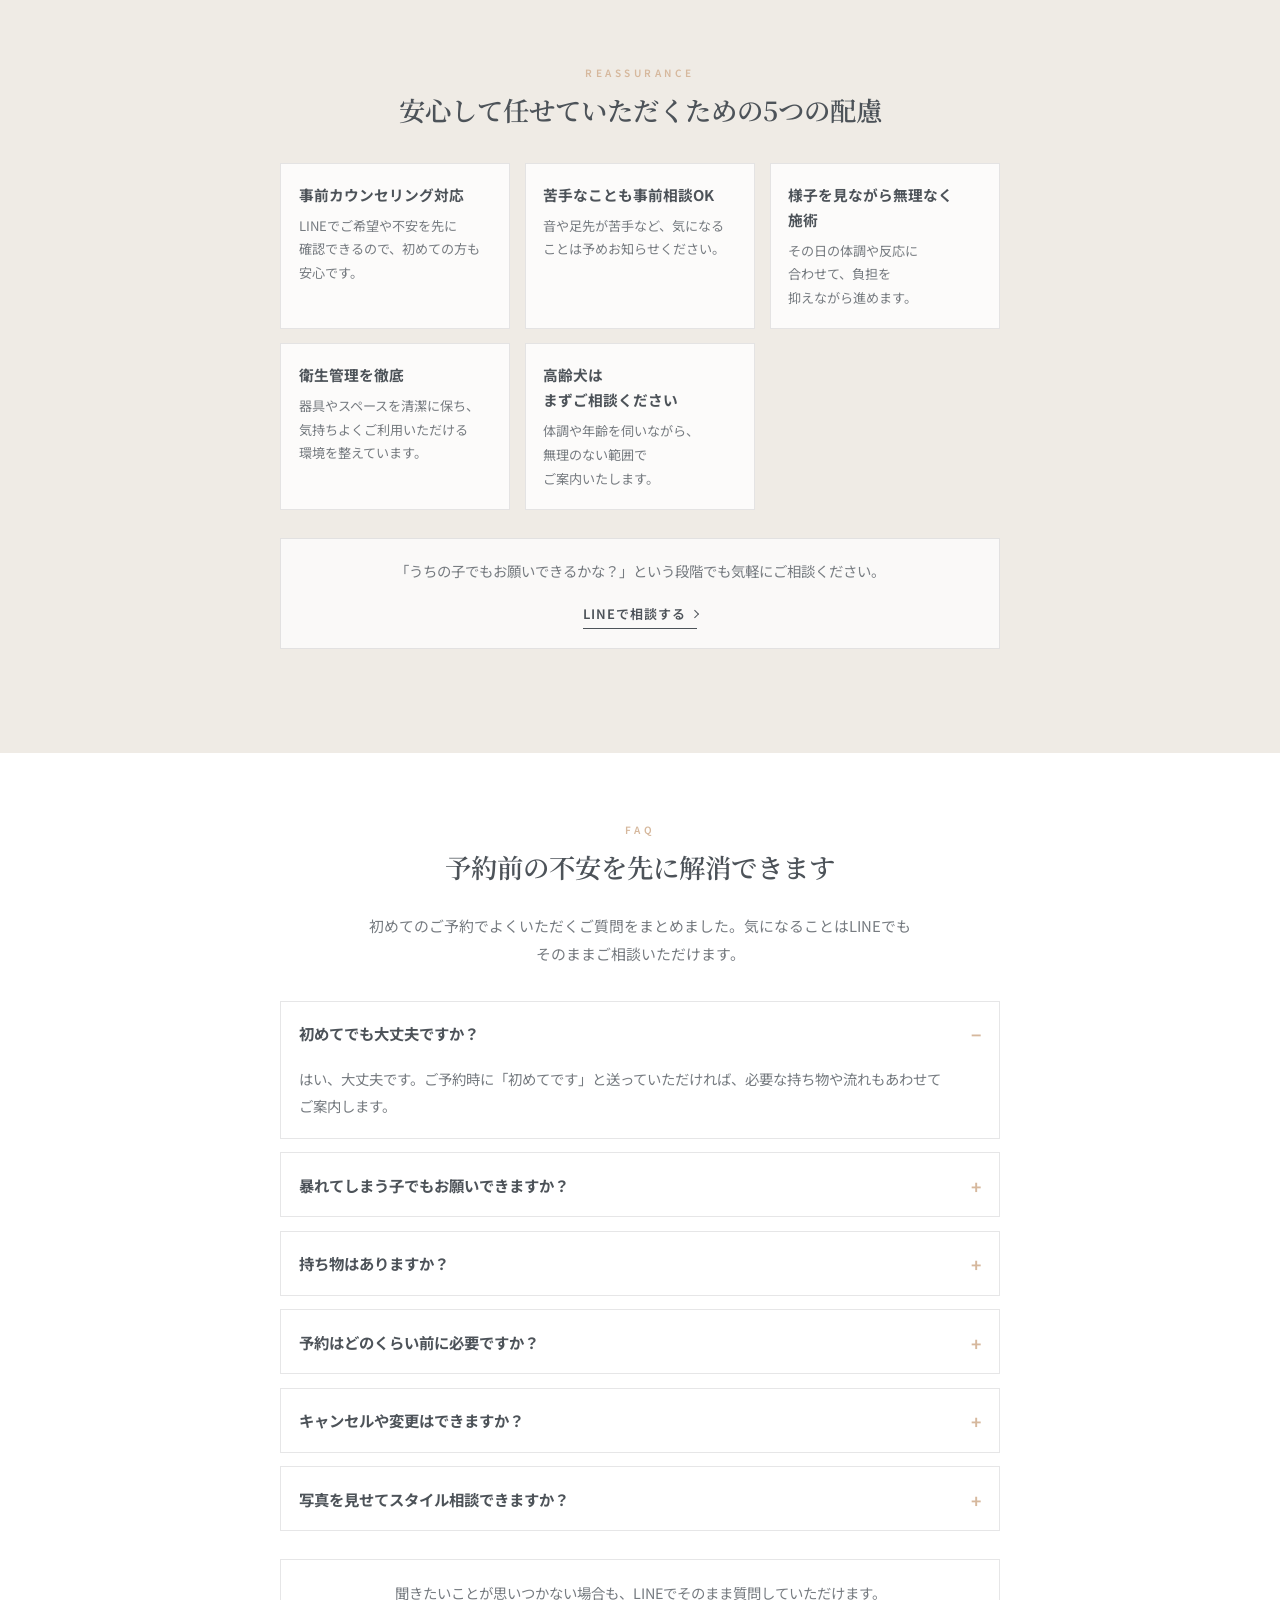
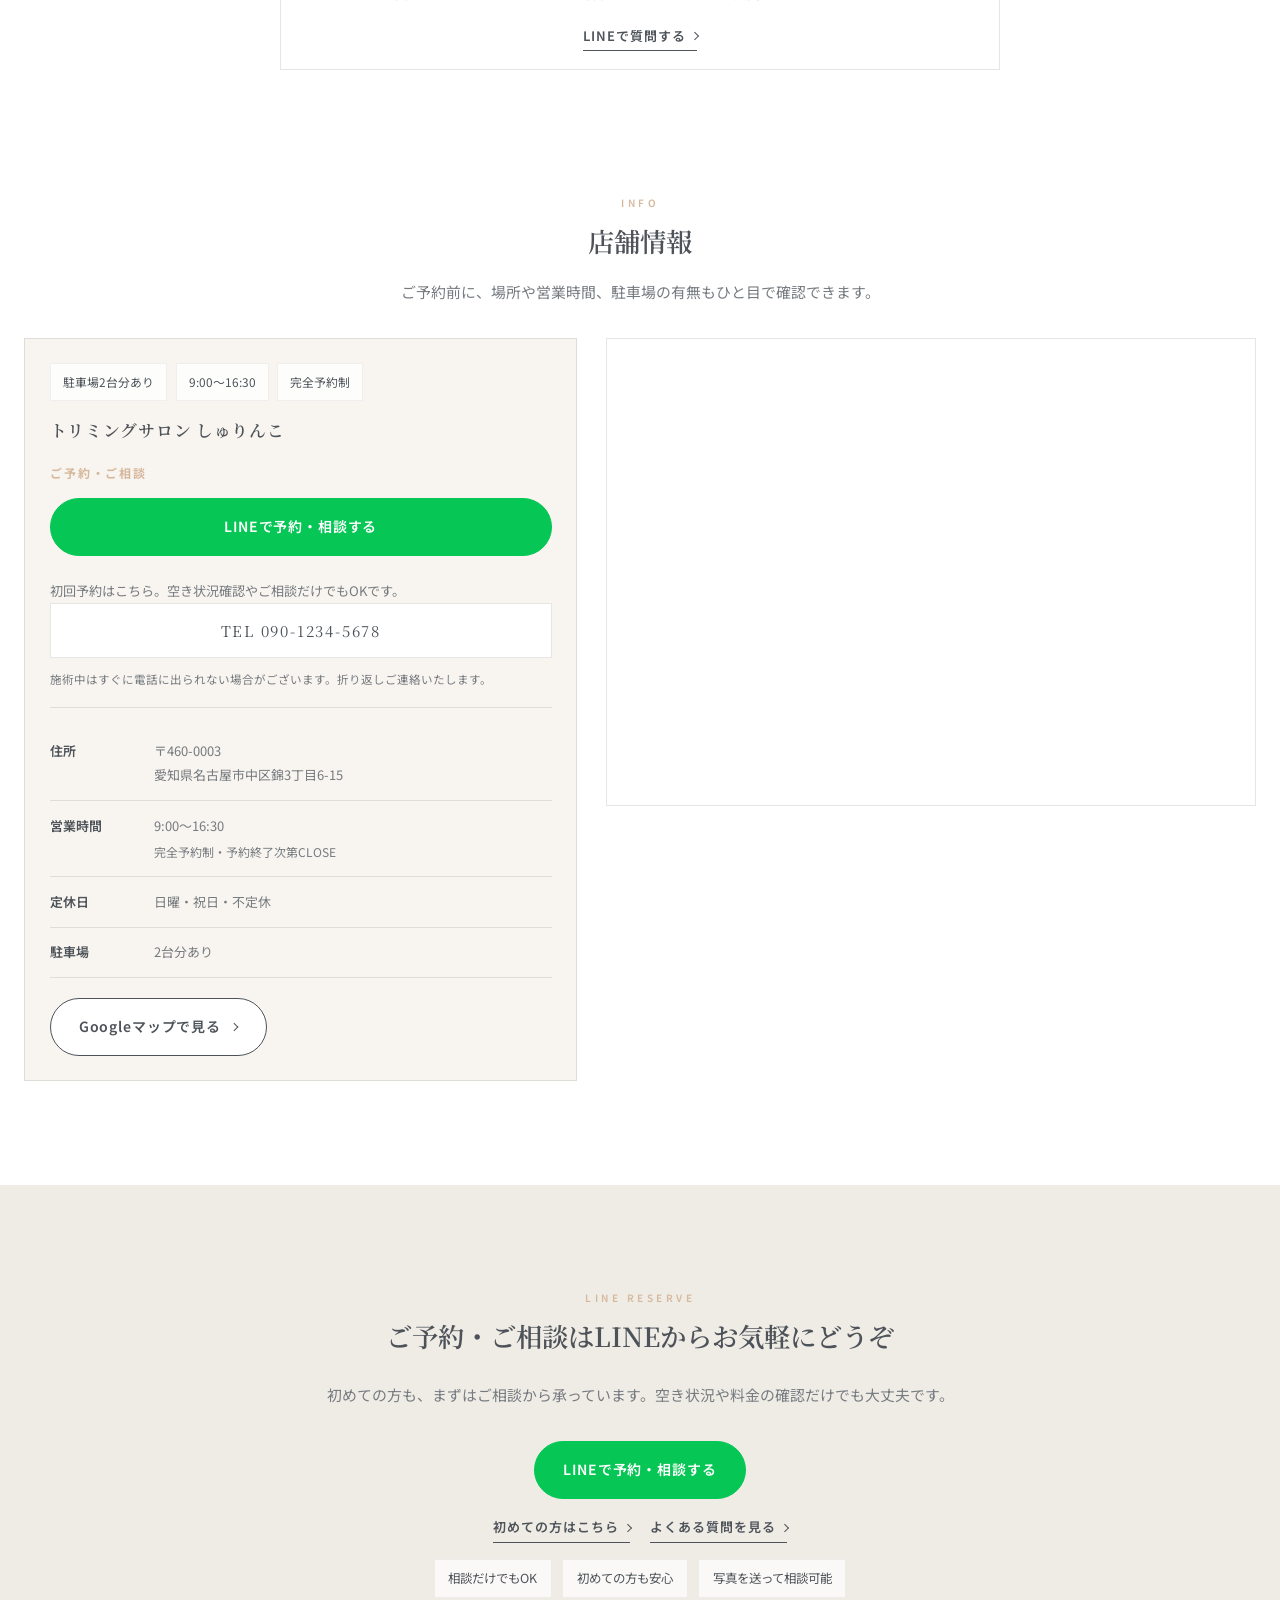
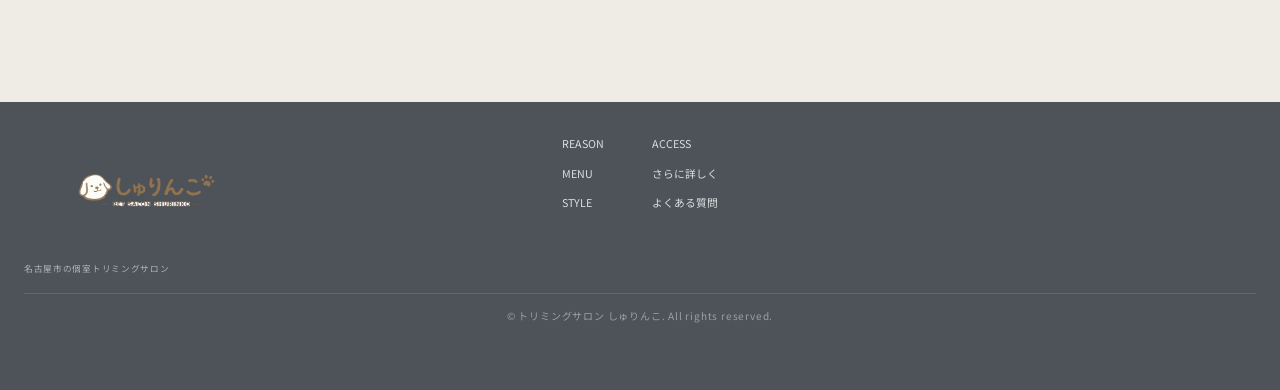
==== commit 2d858afa: "写真表示変更" ====
--- a/index.html
+++ b/index.html
@@ -14,7 +14,7 @@
   <header class="site-topbar">
     <div class="site-topbar__inner">
       <a href="index.html" class="site-logo">
-        <img src="ペットサロンしゅりんこのロゴデザイン.png" alt="トリミングサロン しゅりんこ" class="site-logo__img" width="1536" height="1024" decoding="async">
+        <img src="shurinko-logo.png" alt="トリミングサロン しゅりんこ" class="site-logo__img" width="1536" height="1024" decoding="async">
       </a>
       <button type="button" class="menu-toggle" aria-expanded="false" aria-controls="mobile-nav" aria-label="メニューを開く">
         <span></span><span></span><span></span>
@@ -271,7 +271,7 @@
             </div>
           </article>
           <article class="style-cases__card">
-            <img src="画像/マルプーのスッキリ短めカット｜トリミングbefore&after 大田区のトリミングサロンDEAR DOGS｜トイプードルの可愛いカットが人気！.jpeg" alt="マルプーのすっきり短めカット" class="style-cases__img" width="735" height="1100" decoding="async">
+            <img src="画像/maltipoo-style-case.jpeg" alt="マルプーのすっきり短めカット" class="style-cases__img" width="735" height="1100" decoding="async">
             <div class="style-cases__body">
               <h3>マルプー / カットコース</h3>
               <p>お顔まわりをすっきり整えつつ、やわらかい印象に仕上げました。</p>
@@ -310,7 +310,7 @@
       </div>
       <div class="concept-main__grid">
         <div class="concept-main__visual">
-          <img src="ペットグルーミングルームの静かな空間.png" alt="しゅりんこの落ち着いたトリミング空間" class="concept-main__image" width="1024" height="1024" decoding="async">
+          <img src="calm-grooming-room.png" alt="しゅりんこの落ち着いたトリミング空間" class="concept-main__image" width="1024" height="1024" decoding="async">
         </div>
         <div class="concept-main__content">
           <div class="concept-main__body">
@@ -494,7 +494,7 @@
   <footer class="site-footer">
     <div class="site-footer__grid container">
       <div class="site-footer__brand">
-        <img src="ペットサロンしゅりんこのロゴデザイン.png" alt="トリミングサロン しゅりんこ" class="site-footer__logo-img" width="1536" height="1024" decoding="async">
+        <img src="shurinko-logo.png" alt="トリミングサロン しゅりんこ" class="site-footer__logo-img" width="1536" height="1024" decoding="async">
         <p class="site-footer__tag">名古屋市の個室トリミングサロン</p>
       </div>
       <nav class="site-footer__nav" aria-label="フッターナビ">
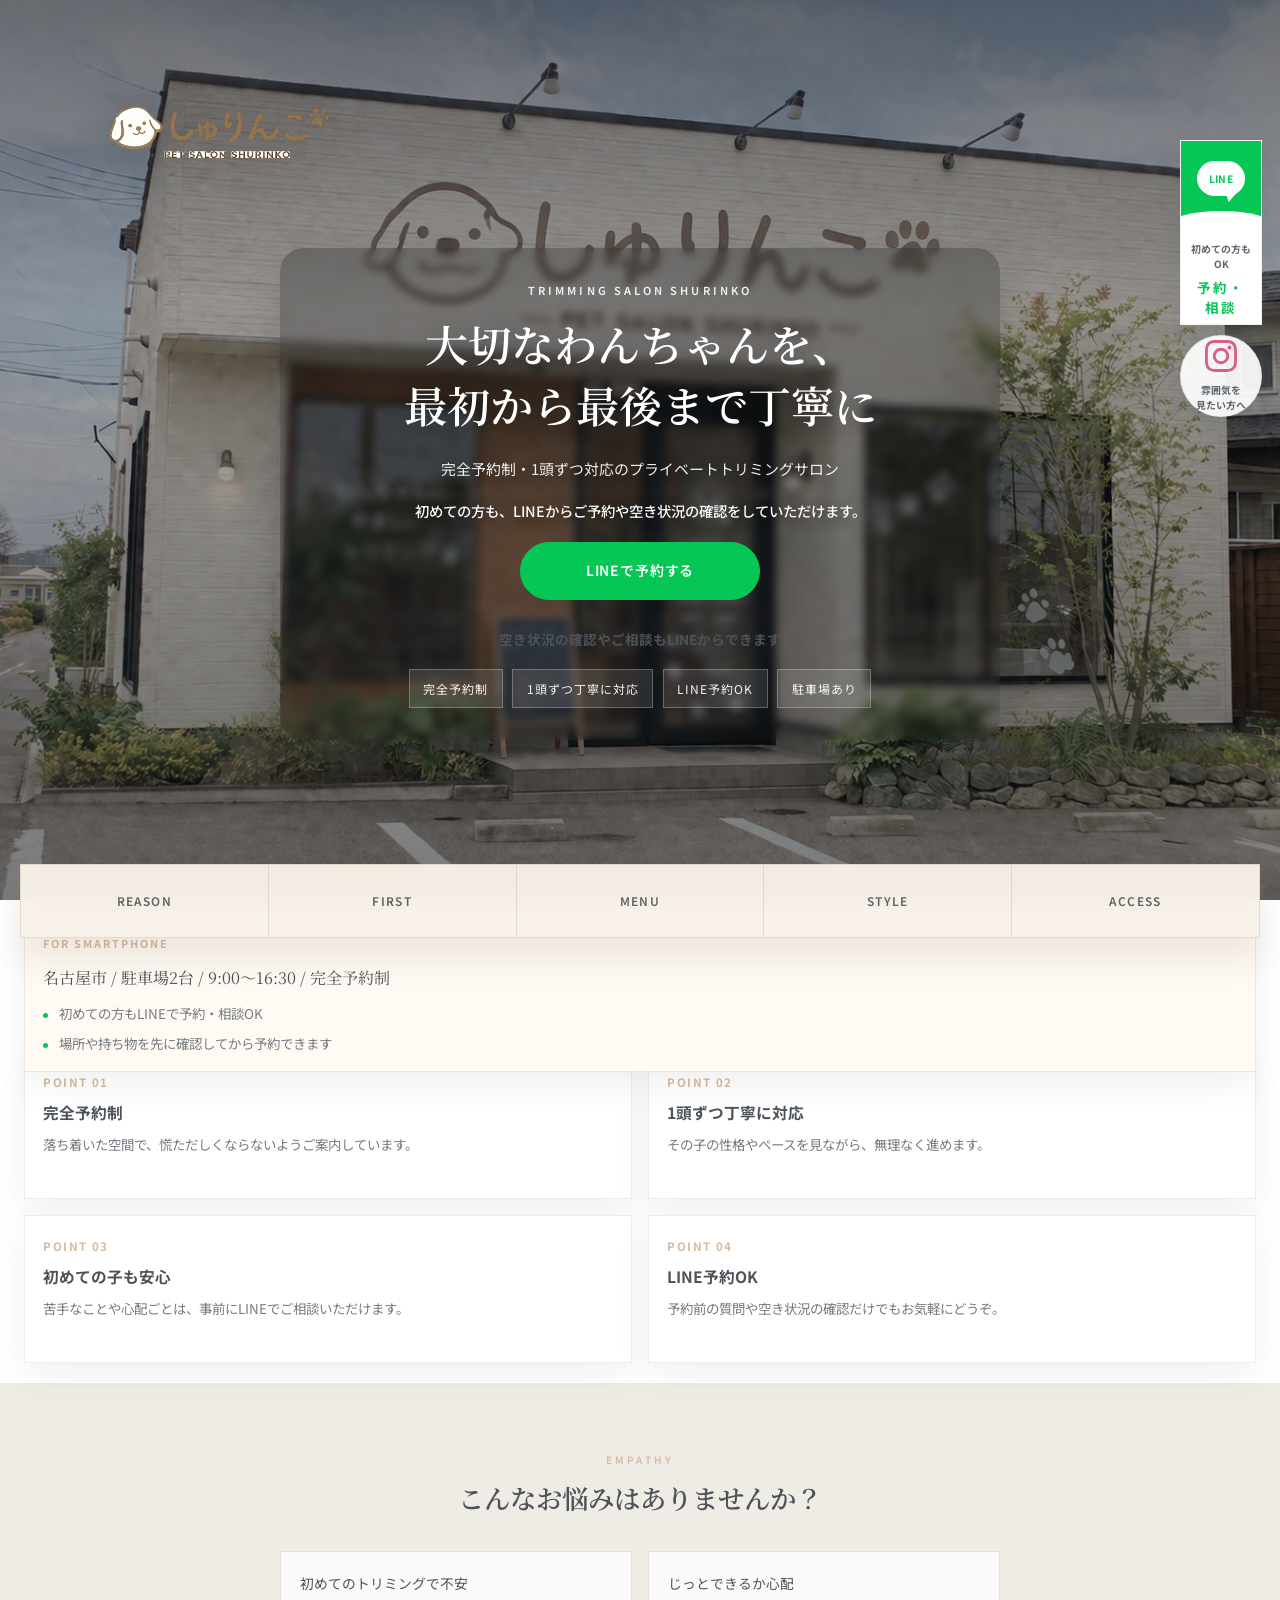
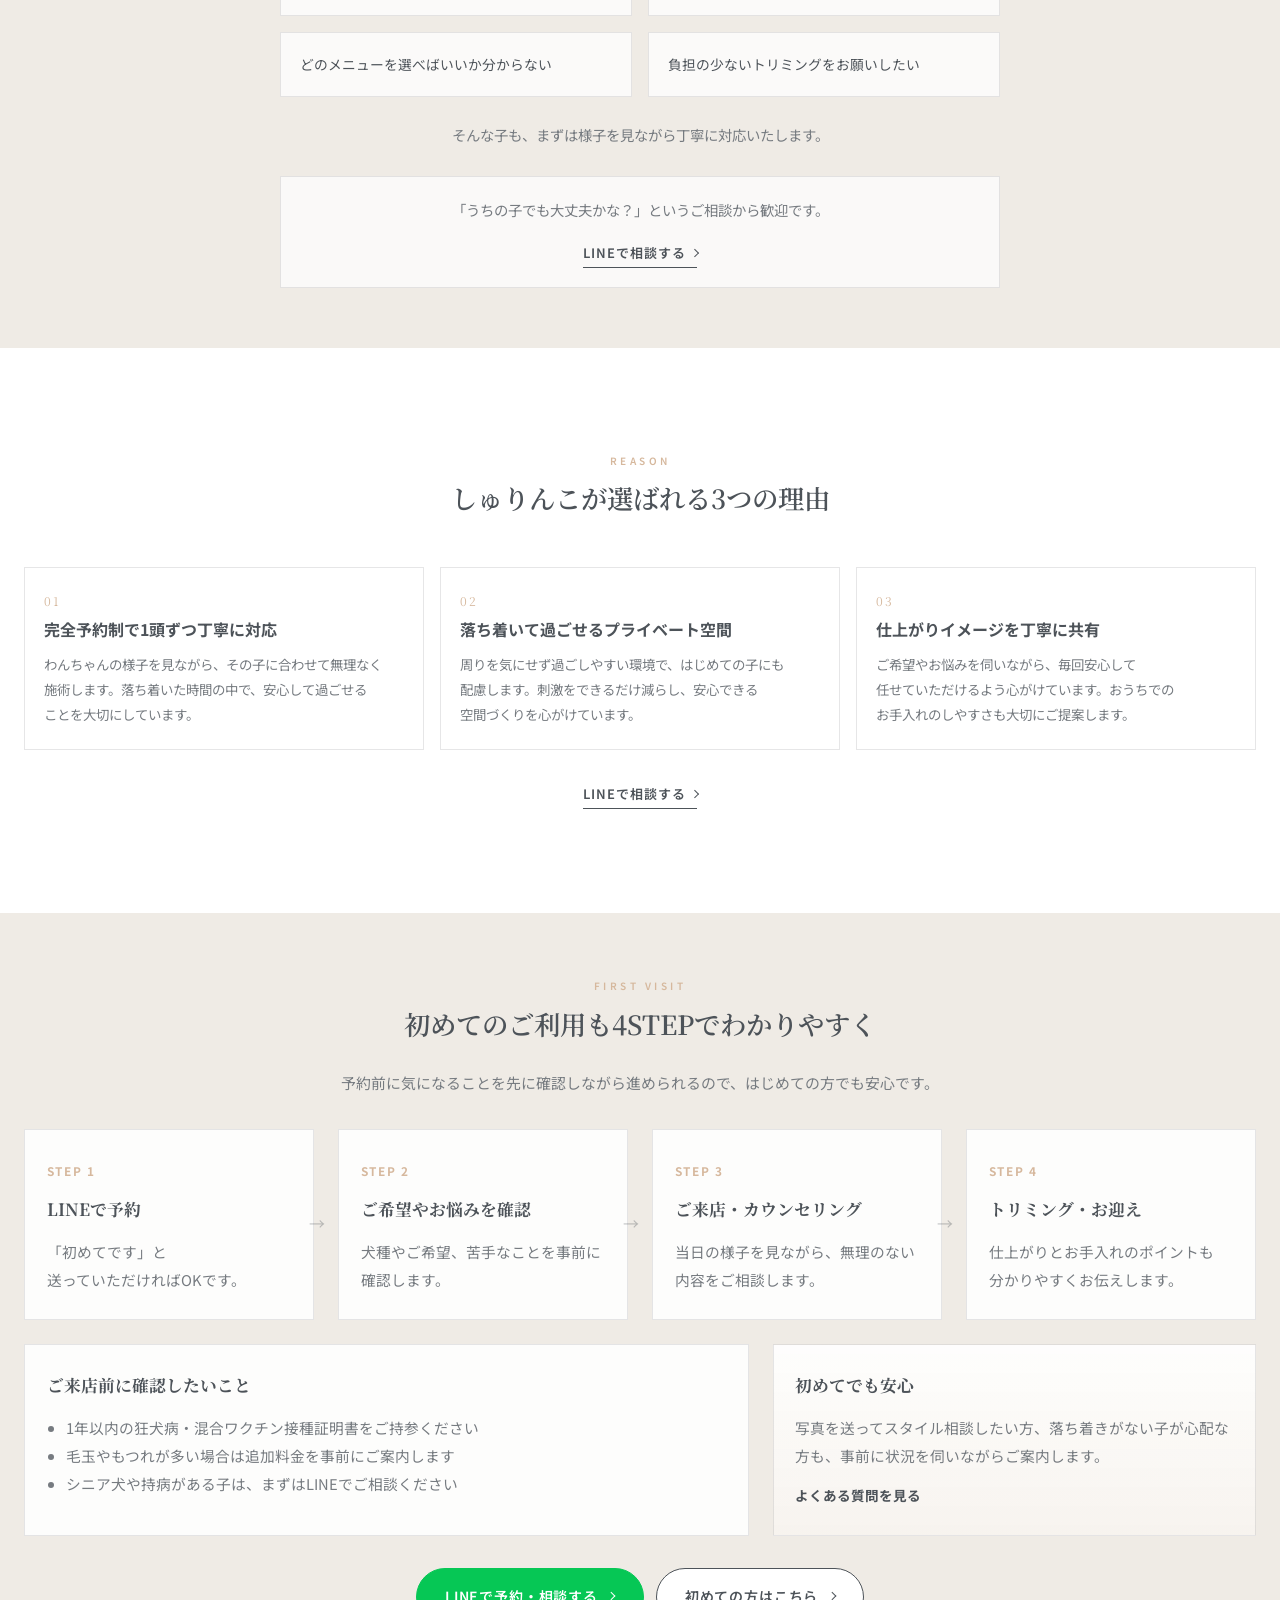
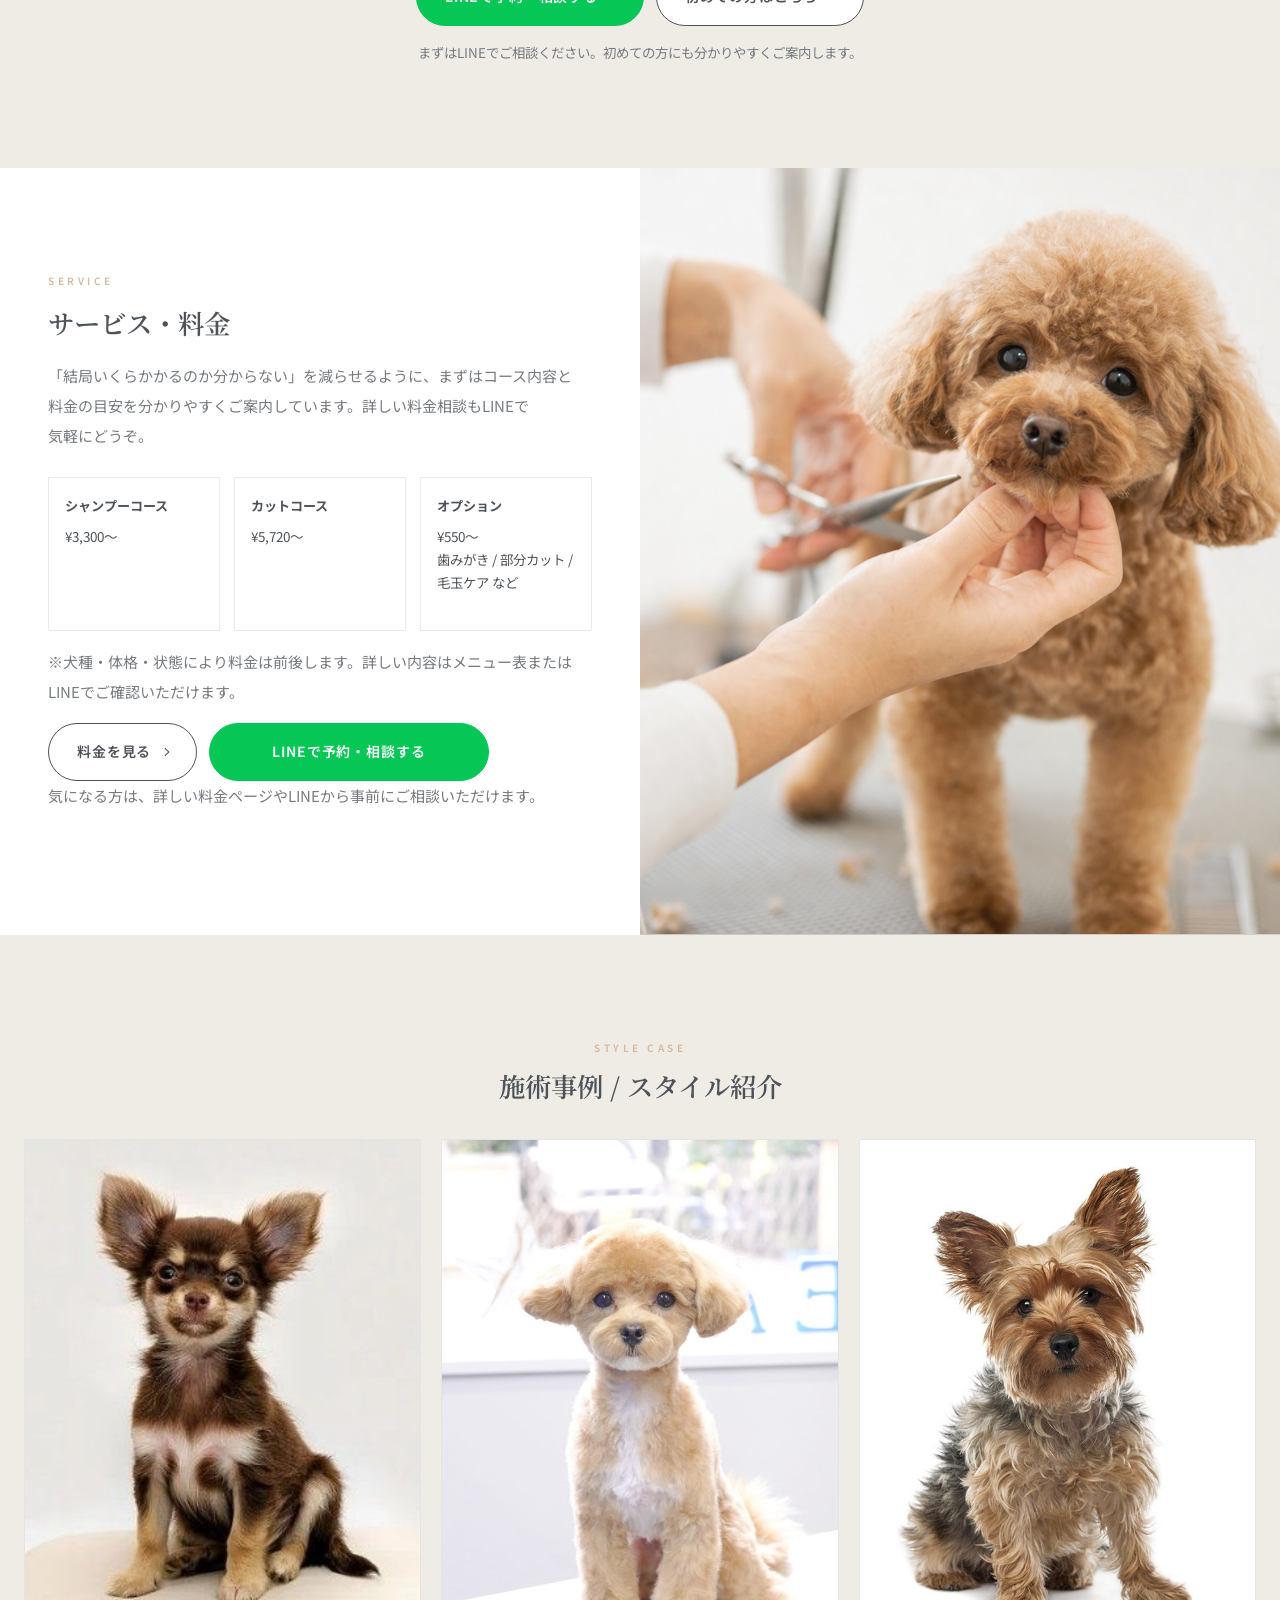
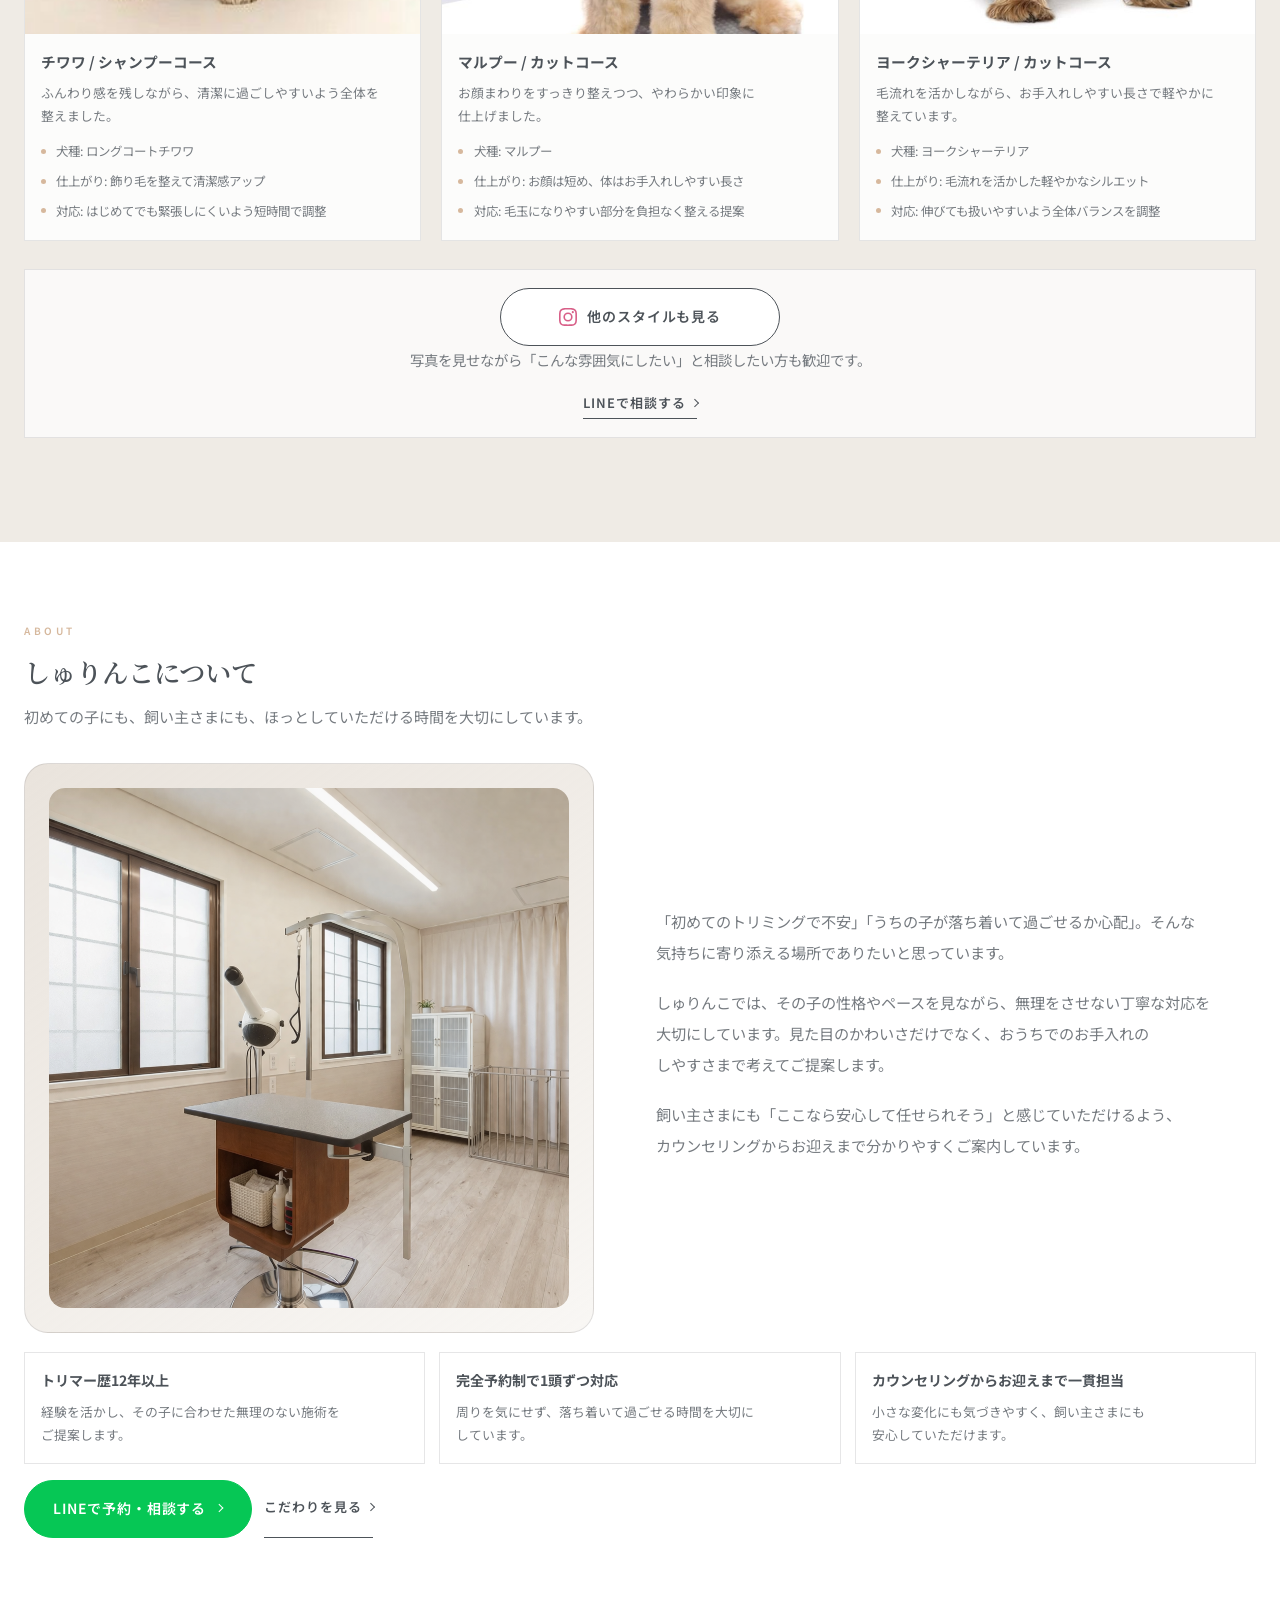
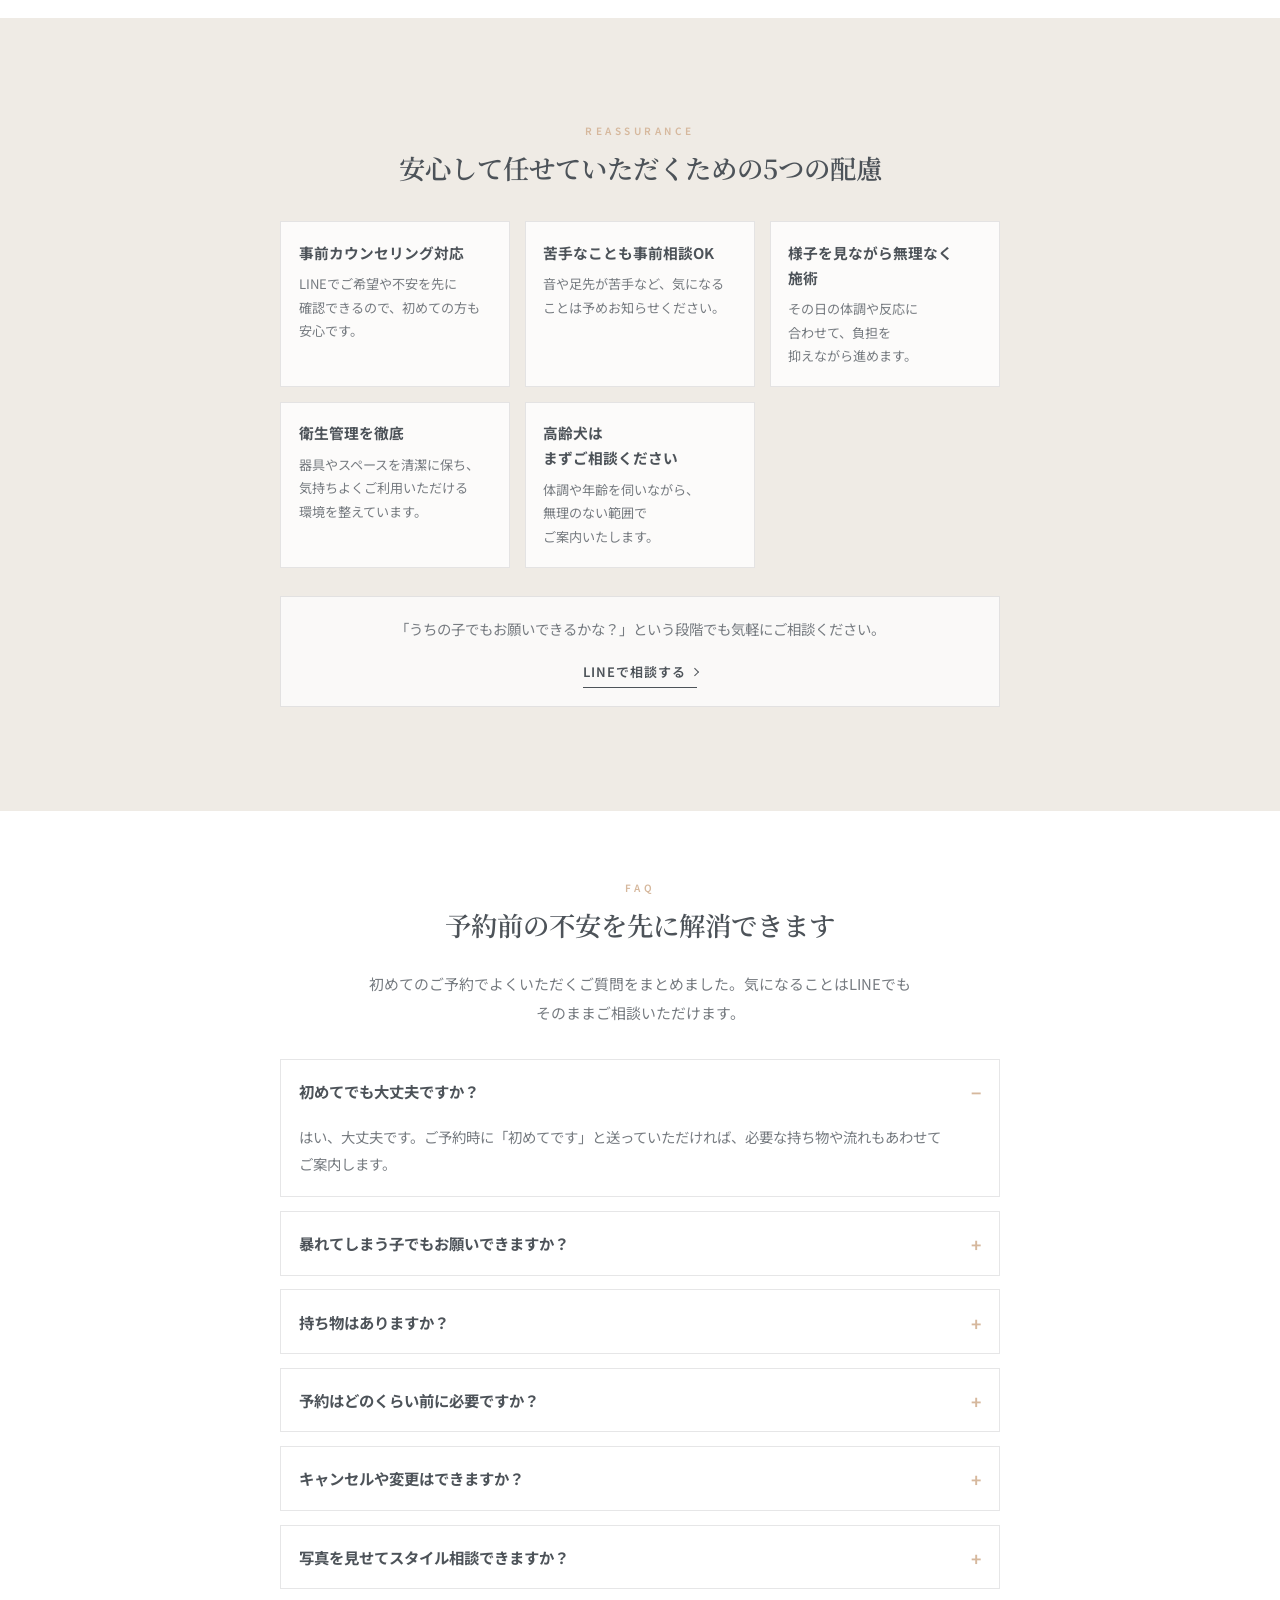
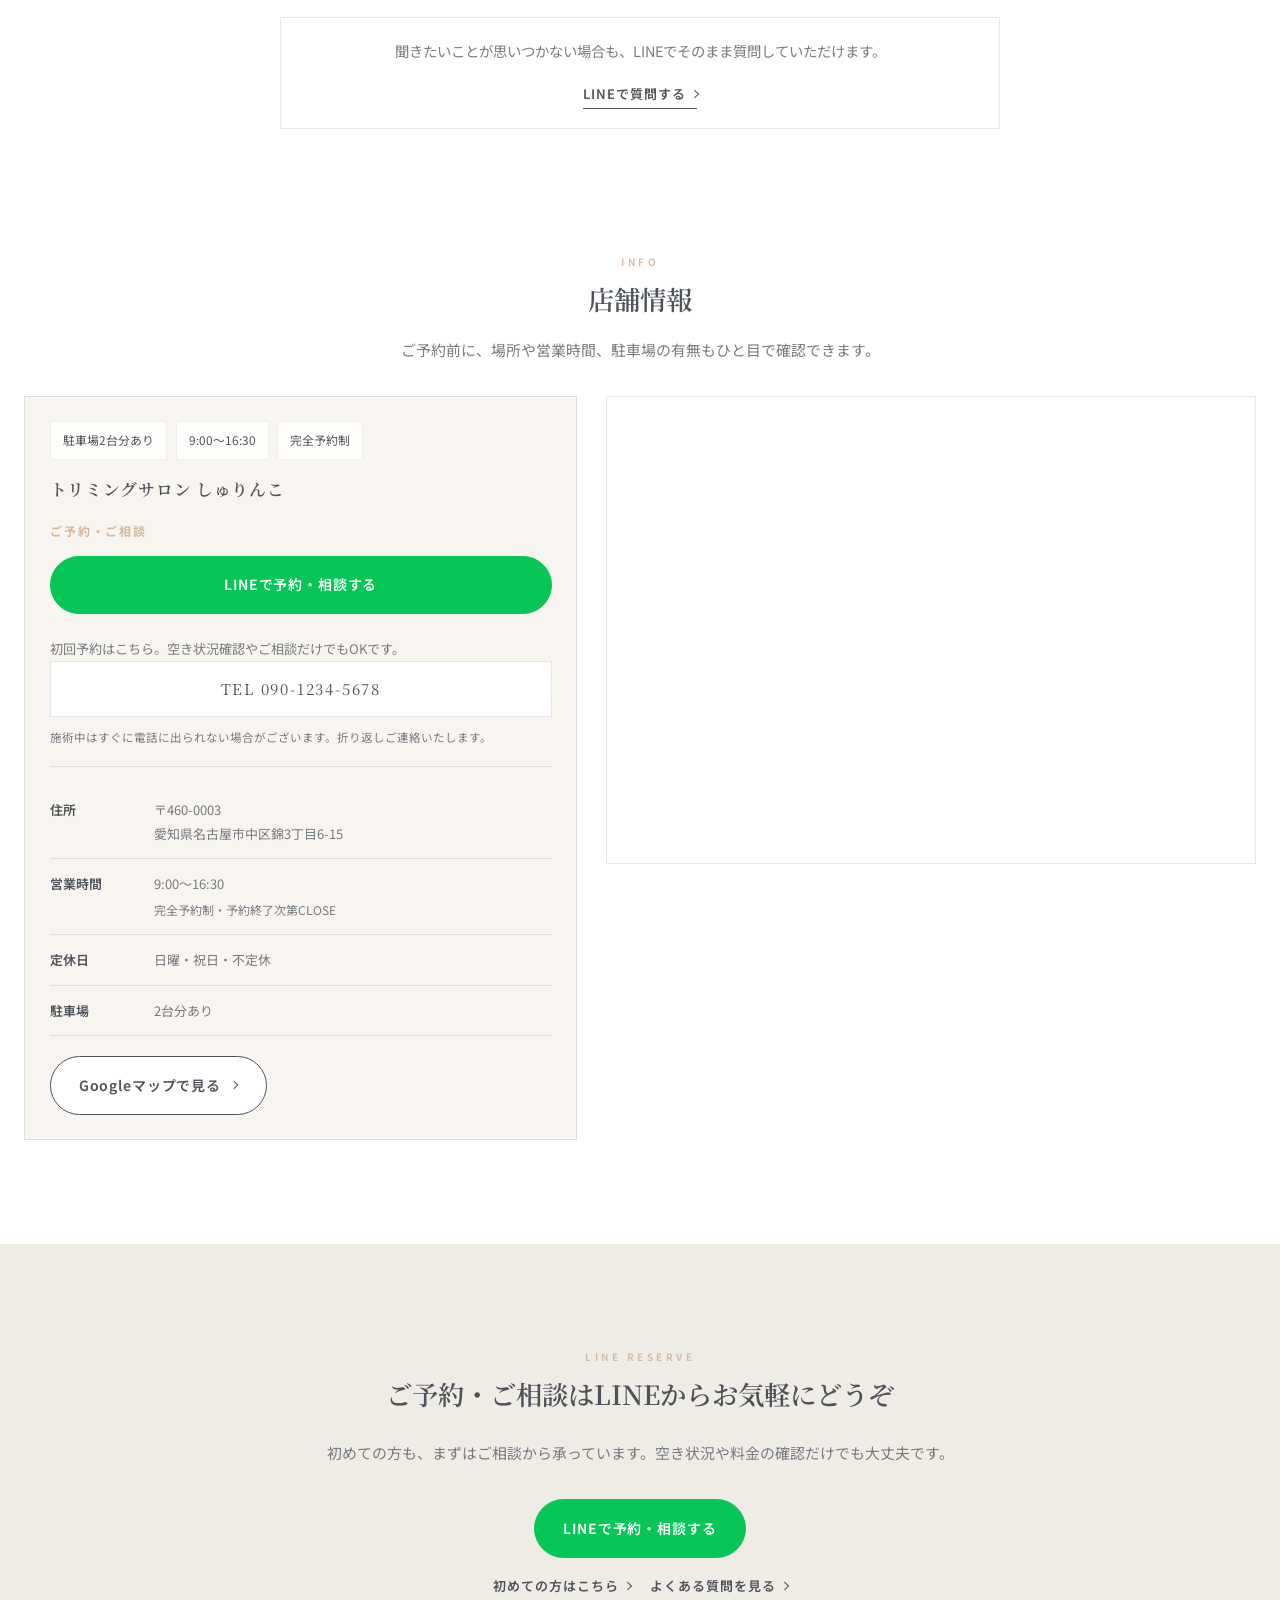
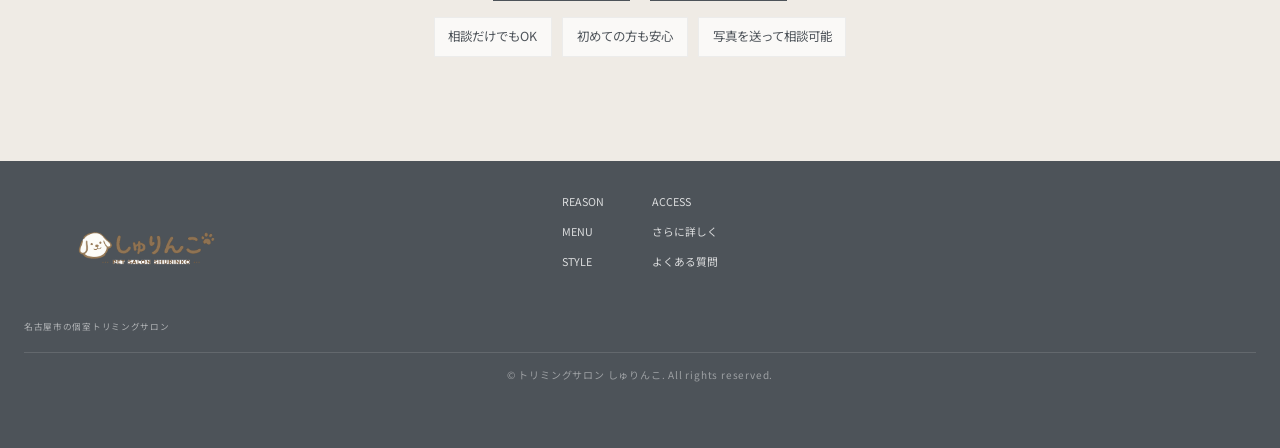
==== commit d280538e: "Improve mobile fixed CTA usability" ====
--- a/index.html
+++ b/index.html
@@ -14,7 +14,7 @@
   <header class="site-topbar">
     <div class="site-topbar__inner">
       <a href="index.html" class="site-logo">
-        <img src="shurinko-logo.png" alt="トリミングサロン しゅりんこ" class="site-logo__img" width="1536" height="1024" decoding="async">
+        <img src="shurinko-logo.png?v=20260413b" alt="トリミングサロン しゅりんこ" class="site-logo__img" width="1536" height="1024" decoding="async">
       </a>
       <button type="button" class="menu-toggle" aria-expanded="false" aria-controls="mobile-nav" aria-label="メニューを開く">
         <span></span><span></span><span></span>
@@ -271,7 +271,7 @@
             </div>
           </article>
           <article class="style-cases__card">
-            <img src="画像/maltipoo-style-case.jpeg" alt="マルプーのすっきり短めカット" class="style-cases__img" width="735" height="1100" decoding="async">
+            <img src="画像/maltipoo-style-case.jpeg?v=20260413b" alt="マルプーのすっきり短めカット" class="style-cases__img" width="735" height="1100" decoding="async">
             <div class="style-cases__body">
               <h3>マルプー / カットコース</h3>
               <p>お顔まわりをすっきり整えつつ、やわらかい印象に仕上げました。</p>
@@ -296,8 +296,12 @@
           </article>
         </div>
         <div class="mini-cta mini-cta--center">
+          <a href="#" class="btn btn--ghost style-cases__instagram-btn" target="_blank" rel="noopener noreferrer" aria-label="Instagramで他のスタイルを見る">
+            <span class="style-cases__instagram-icon" aria-hidden="true"></span>
+            <span>他のスタイルも見る</span>
+          </a>
           <p class="mini-cta__text">写真を見せながら「こんな雰囲気にしたい」と相談したい方も歓迎です。</p>
-          <a href="#contact" class="text-link-arrow">写真を送って相談する</a>
+          <a href="#contact" class="text-link-arrow">LINEで相談する</a>
         </div>
       </div>
     </section>
@@ -310,7 +314,7 @@
       </div>
       <div class="concept-main__grid">
         <div class="concept-main__visual">
-          <img src="calm-grooming-room.png" alt="しゅりんこの落ち着いたトリミング空間" class="concept-main__image" width="1024" height="1024" decoding="async">
+          <img src="calm-grooming-room.png?v=20260413b" alt="しゅりんこの落ち着いたトリミング空間" class="concept-main__image" width="1024" height="1024" decoding="async">
         </div>
         <div class="concept-main__content">
           <div class="concept-main__body">
@@ -494,7 +498,7 @@
   <footer class="site-footer">
     <div class="site-footer__grid container">
       <div class="site-footer__brand">
-        <img src="shurinko-logo.png" alt="トリミングサロン しゅりんこ" class="site-footer__logo-img" width="1536" height="1024" decoding="async">
+        <img src="shurinko-logo.png?v=20260413b" alt="トリミングサロン しゅりんこ" class="site-footer__logo-img" width="1536" height="1024" decoding="async">
         <p class="site-footer__tag">名古屋市の個室トリミングサロン</p>
       </div>
       <nav class="site-footer__nav" aria-label="フッターナビ">
--- a/style.css
+++ b/style.css
@@ -978,6 +978,38 @@
 }
 
 @media (max-width: 768px) {
+  .first-guide .first-guide__steps-grid {
+    display: grid !important;
+    grid-template-columns: 1fr !important;
+    gap: 0.85rem !important;
+  }
+
+  .first-guide .first-guide__support {
+    display: flex !important;
+    flex-direction: column !important;
+    gap: 0.85rem !important;
+  }
+
+  .first-guide .first-step-card {
+    width: 100% !important;
+    min-width: 0 !important;
+    max-width: none !important;
+  }
+
+  .first-guide .first-guide__support-card {
+    width: 100% !important;
+    min-width: 0 !important;
+    max-width: none !important;
+  }
+
+  .first-guide .first-step-card h3,
+  .first-guide .first-step-card p {
+    white-space: normal;
+    word-break: normal;
+    overflow-wrap: anywhere;
+    writing-mode: horizontal-tb;
+  }
+
   .concept-main__grid {
     grid-template-columns: 1fr;
     width: min(100% - 24px, var(--container));
@@ -1001,7 +1033,6 @@
   }
 
   .empathy-grid,
-  .first-guide__steps-grid,
   .first-guide__support,
   .menu-feature__pricing,
   .style-cases__grid,
@@ -1009,9 +1040,20 @@
     grid-template-columns: 1fr;
   }
 
+  .first-guide__steps-grid {
+    display: grid;
+    grid-template-columns: 1fr;
+    gap: 0.85rem;
+  }
+
   .first-step-card,
   .first-guide__support-card {
     padding: 1.35rem 1.2rem;
+  }
+
+  .first-step-card {
+    width: 100%;
+    min-width: 0;
   }
 
   .first-step-card::after {
@@ -1861,6 +1903,21 @@
   height: 5px;
   border-radius: 50%;
   background: var(--color-tan);
+}
+
+.style-cases__instagram-btn {
+  min-width: min(100%, 280px);
+  gap: 0.65rem;
+}
+
+.style-cases__instagram-icon {
+  display: inline-block;
+  width: 18px;
+  height: 18px;
+  flex-shrink: 0;
+  background: #d85f88;
+  mask: url("data:image/svg+xml,%3Csvg xmlns='http://www.w3.org/2000/svg' viewBox='0 0 24 24'%3E%3Cpath fill='%23000' d='M12 2.163c3.204 0 3.584.012 4.85.07 3.252.148 4.771 1.691 4.919 4.919.058 1.265.069 1.645.069 4.849 0 3.205-.012 3.584-.069 4.849-.149 3.225-1.664 4.771-4.919 4.919-1.266.058-1.644.07-4.85.07-3.204 0-3.584-.012-4.849-.07-3.26-.149-4.771-1.699-4.919-4.92-.058-1.265-.07-1.644-.07-4.849 0-3.204.013-3.583.07-4.849.149-3.227 1.664-4.771 4.919-4.919 1.266-.057 1.645-.069 4.849-.069zM12 0C8.741 0 8.333.014 7.053.072 2.695.272.273 2.69.073 7.052.014 8.333 0 8.741 0 12c0 3.259.014 3.668.072 4.948.2 4.358 2.618 6.78 6.98 6.98C8.333 23.986 8.741 24 12 24c3.259 0 3.668-.014 4.948-.072 4.354-.2 6.782-2.618 6.979-6.98.059-1.28.073-1.689.073-4.948 0-3.259-.014-3.667-.072-4.947-.196-4.354-2.617-6.78-6.979-6.98C15.668.014 15.259 0 12 0zm0 5.838a6.162 6.162 0 100 12.324 6.162 6.162 0 000-12.324zM12 16a4 4 0 110-8 4 4 0 010 8zm6.406-11.845a1.44 1.44 0 100 2.881 1.44 1.44 0 000-2.881z'/%3E%3C/svg%3E") center / contain no-repeat;
+  -webkit-mask: url("data:image/svg+xml,%3Csvg xmlns='http://www.w3.org/2000/svg' viewBox='0 0 24 24'%3E%3Cpath fill='%23000' d='M12 2.163c3.204 0 3.584.012 4.85.07 3.252.148 4.771 1.691 4.919 4.919.058 1.265.069 1.645.069 4.849 0 3.205-.012 3.584-.069 4.849-.149 3.225-1.664 4.771-4.919 4.919-1.266.058-1.644.07-4.85.07-3.204 0-3.584-.012-4.849-.07-3.26-.149-4.771-1.699-4.919-4.92-.058-1.265-.07-1.644-.07-4.849 0-3.204.013-3.583.07-4.849.149-3.227 1.664-4.771 4.919-4.919 1.266-.057 1.645-.069 4.849-.069zM12 0C8.741 0 8.333.014 7.053.072 2.695.272.273 2.69.073 7.052.014 8.333 0 8.741 0 12c0 3.259.014 3.668.072 4.948.2 4.358 2.618 6.78 6.98 6.98C8.333 23.986 8.741 24 12 24c3.259 0 3.668-.014 4.948-.072 4.354-.2 6.782-2.618 6.979-6.98.059-1.28.073-1.689.073-4.948 0-3.259-.014-3.667-.072-4.947-.196-4.354-2.617-6.78-6.979-6.98C15.668.014 15.259 0 12 0zm0 5.838a6.162 6.162 0 100 12.324 6.162 6.162 0 000-12.324zM12 16a4 4 0 110-8 4 4 0 010 8zm6.406-11.845a1.44 1.44 0 100 2.881 1.44 1.44 0 000-2.881z'/%3E%3C/svg%3E") center / contain no-repeat;
 }
 
 @media (max-width: 900px) {
@@ -3264,8 +3321,40 @@
     font-size: 16px;
   }
 
+  .first-guide .first-guide__steps-grid {
+    display: grid !important;
+    grid-template-columns: 1fr !important;
+    gap: 0.75rem !important;
+  }
+
+  .first-guide .first-guide__support {
+    display: flex !important;
+    flex-direction: column !important;
+    gap: 0.75rem !important;
+  }
+
+  .first-guide .first-step-card {
+    width: 100% !important;
+    min-width: 0 !important;
+    max-width: none !important;
+  }
+
+  .first-guide .first-guide__support-card {
+    width: 100% !important;
+    min-width: 0 !important;
+    max-width: none !important;
+  }
+
+  .first-guide .first-step-card h3,
+  .first-guide .first-step-card p {
+    white-space: normal;
+    word-break: normal;
+    overflow-wrap: anywhere;
+    writing-mode: horizontal-tb;
+  }
+
   body:not(.subpage) {
-    padding-bottom: calc(90px + env(safe-area-inset-bottom, 0));
+    padding-bottom: calc(170px + env(safe-area-inset-bottom, 0));
   }
 
   .section__title-center {
@@ -3400,17 +3489,27 @@
   }
 
   .empathy-grid,
-  .first-guide__steps-grid,
   .first-guide__support,
   .menu-feature__pricing,
   .reassurance-grid {
     gap: 0.8rem;
   }
 
+  .first-guide__steps-grid {
+    display: grid;
+    grid-template-columns: 1fr;
+    gap: 0.75rem;
+  }
+
   .empathy-card,
   .first-step-card,
   .first-guide__support-card {
     padding: 1rem 0.95rem;
+  }
+
+  .first-step-card {
+    width: 100%;
+    min-width: 0;
   }
 
   .first-step-card__num {
@@ -3600,87 +3699,125 @@
   }
 
   body.subpage {
-    padding-bottom: calc(88px + env(safe-area-inset-bottom, 0));
+    padding-bottom: calc(170px + env(safe-area-inset-bottom, 0));
   }
 
   .fixed-side-cta {
-    left: 12px;
+    left: auto;
     right: 12px;
     top: auto;
-    bottom: calc(12px + env(safe-area-inset-bottom, 0));
+    bottom: calc(18px + env(safe-area-inset-bottom, 0));
+    z-index: 290;
+    display: flex;
+    flex-direction: column;
+    align-items: stretch;
+    width: 124px;
+    gap: 10px;
+  }
+
+  .fixed-side-cta__btn--line {
+    width: 124px;
+    min-height: 58px;
+    border-radius: 18px;
     flex-direction: row;
     justify-content: center;
-    align-items: stretch;
-    gap: 8px;
-  }
-
-  .fixed-side-cta__btn--line {
-    flex: 1 1 auto;
-    max-width: none;
-    min-height: 64px;
-    border-radius: 16px;
-    flex-direction: row;
-    justify-content: flex-start;
-    gap: 0.75rem;
-    padding: 0.55rem 0.8rem;
+    gap: 0.55rem;
+    padding: 0.7rem 0.75rem;
+    background: #ffffff;
+    color: #06c755;
+    box-shadow: 0 14px 28px rgba(51, 62, 72, 0.16);
   }
 
   .fixed-side-cta__line-top {
-    flex: 0 0 46px;
-    width: 46px;
-    min-height: 46px;
-    border-radius: 12px;
-    padding: 3px 0 7px;
+    flex: 0 0 30px;
+    width: 30px;
+    min-height: 30px;
+    border-radius: 999px;
+    padding: 0;
+    background: #06c755;
   }
 
   .fixed-side-cta__line-top::after {
-    bottom: -8px;
-    width: 52px;
-    height: 14px;
+    display: none;
   }
 
   .fixed-side-cta__line-bubble {
-    width: 28px;
-    height: 22px;
-    font-size: 0.42rem;
+    width: 18px;
+    height: 18px;
+    font-size: 0;
+    color: transparent;
+    background: #ffffff;
+  }
+
+  .fixed-side-cta__line-bubble::after {
+    right: 2px;
+    bottom: -2px;
+    width: 6px;
+    height: 6px;
   }
 
   .fixed-side-cta__body {
-    align-items: flex-start;
+    display: inline-flex;
+    align-items: center;
     justify-content: center;
-    flex: 1 1 auto;
+    flex: 0 1 auto;
     min-width: 0;
   }
 
   .fixed-side-cta__btn--line .fixed-side-cta__label {
-    align-items: flex-start;
+    display: inline-flex;
+    align-items: center;
     margin: 0;
-    gap: 0.12rem;
+    gap: 0.18rem;
+    font-size: 0.88rem;
+    font-weight: 700;
+    letter-spacing: 0.04em;
+    line-height: 1;
+    white-space: nowrap;
+  }
+
+  .fixed-side-cta__btn--line .fixed-side-cta__label span {
+    display: inline;
+  }
+
+  .fixed-side-cta__subcopy {
+    display: none;
+  }
+
+  .fixed-side-cta__btn--ig {
+    display: inline-flex !important;
+    width: 124px;
+    min-height: 50px;
+    border-radius: 18px;
+    justify-content: center;
+    gap: 0.5rem;
+    background: rgba(255, 255, 255, 0.96);
+    color: #d85f88;
+    box-shadow: 0 14px 28px rgba(51, 62, 72, 0.14);
+  }
+
+  .fixed-side-cta__icon--ig {
+    width: 24px;
+    height: 24px;
+  }
+
+  .fixed-side-cta__btn--ig .fixed-side-cta__label {
+    display: inline-block;
     font-size: 0.8rem;
-    letter-spacing: 0.12em;
-  }
-
-  .fixed-side-cta__subcopy {
-    display: block;
-    max-width: none;
-    font-size: 0.58rem;
-    line-height: 1.3;
-  }
-
-  .fixed-side-cta__btn--ig {
+    font-weight: 700;
+    letter-spacing: 0.04em;
+    white-space: nowrap;
+  }
+
+  .fixed-side-cta__btn--ig .fixed-side-cta__subcopy {
     display: none;
-  }
-
-  .fixed-side-cta__icon--ig {
-    width: 30px;
-    height: 30px;
   }
 
   .page-top {
     right: 12px;
-    bottom: calc(78px + env(safe-area-inset-bottom, 0));
-    width: 52px;
-    height: 52px;
+    bottom: calc(146px + env(safe-area-inset-bottom, 0));
+    width: 48px;
+    height: 48px;
     font-size: 0;
     letter-spacing: 0;
   }
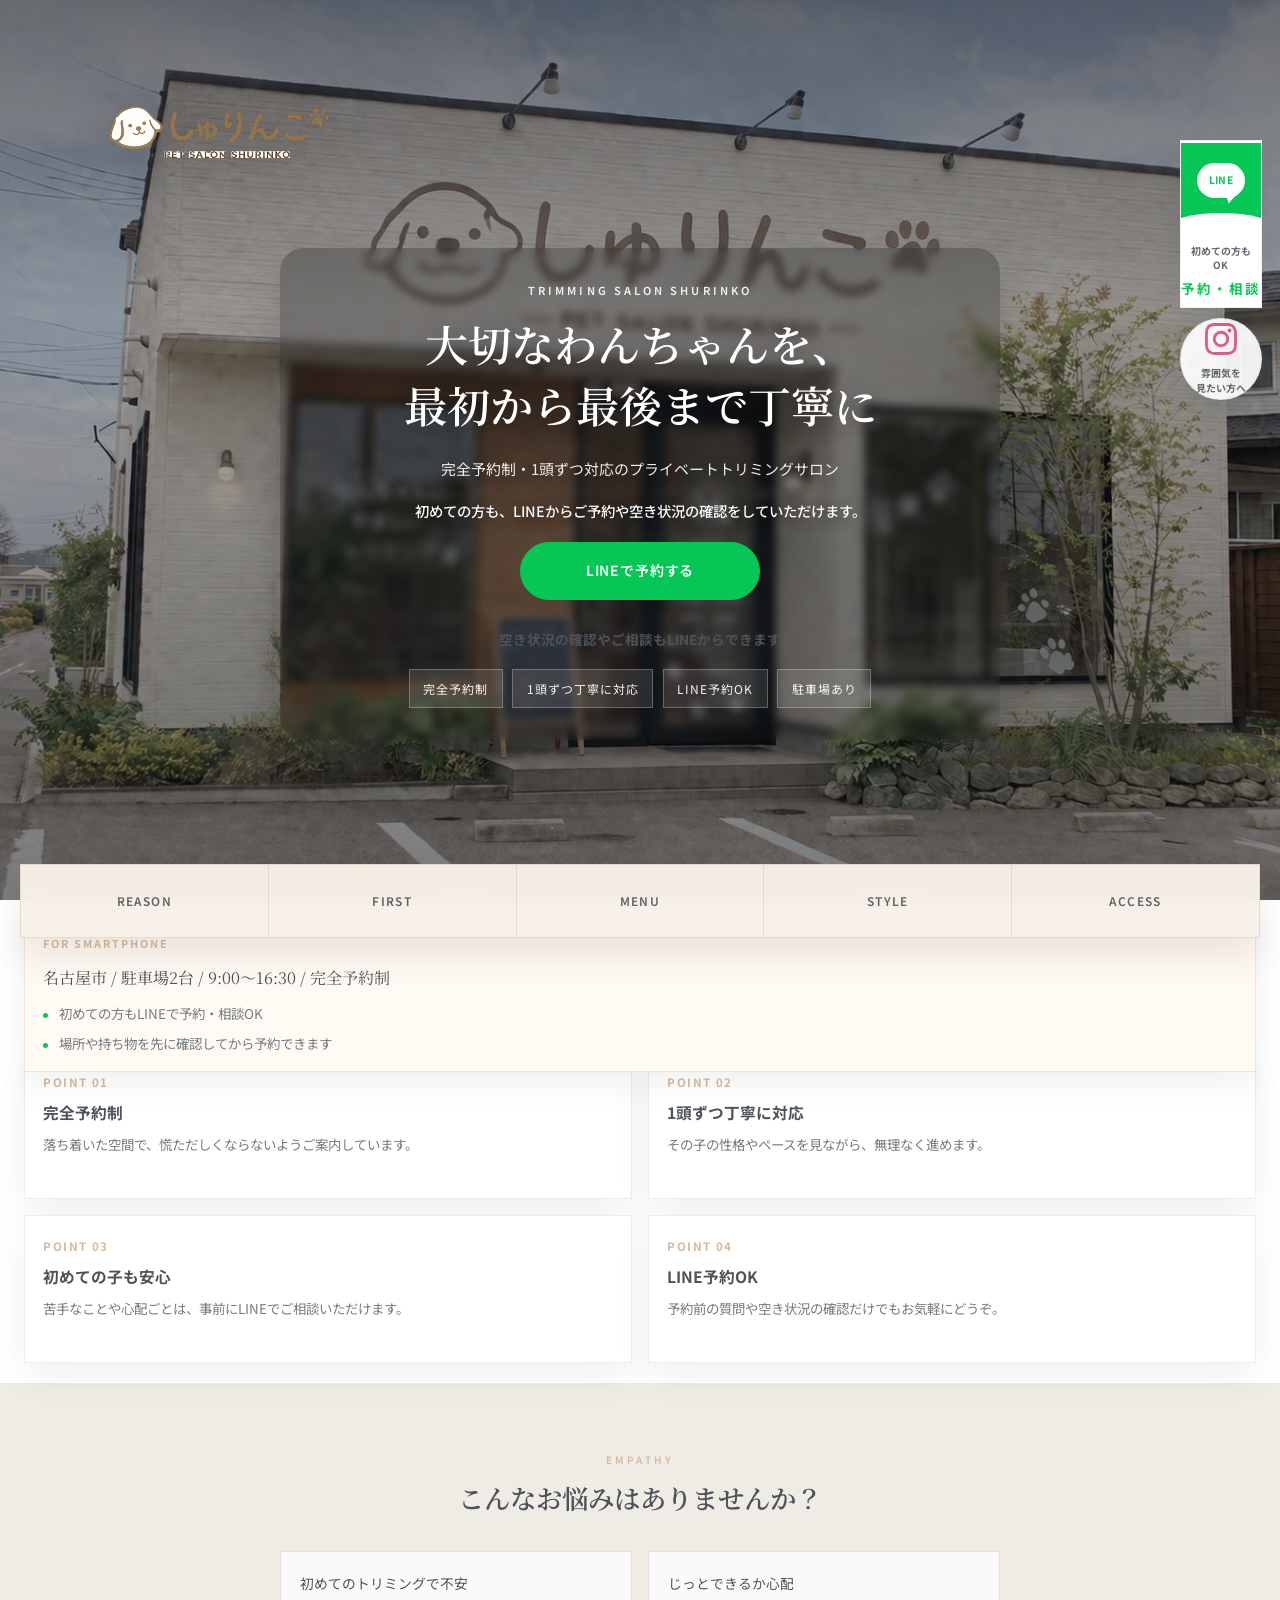
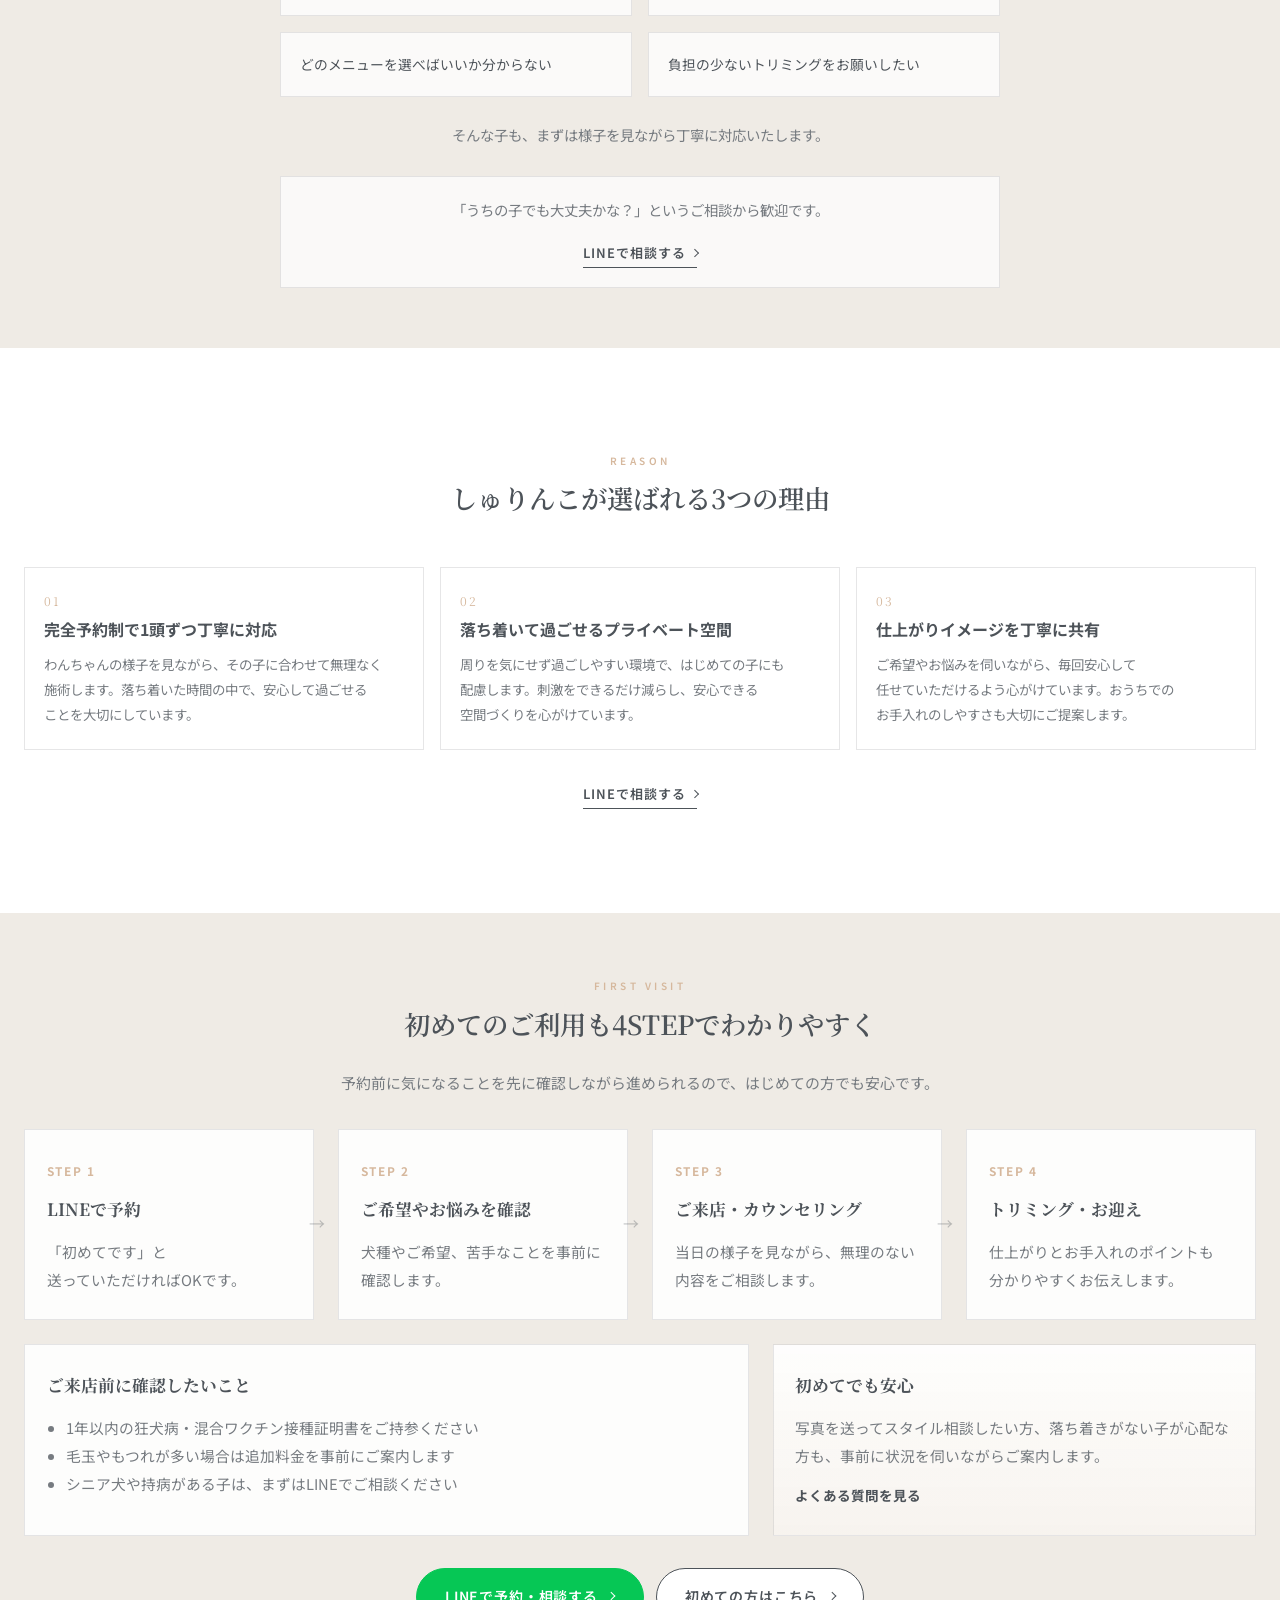
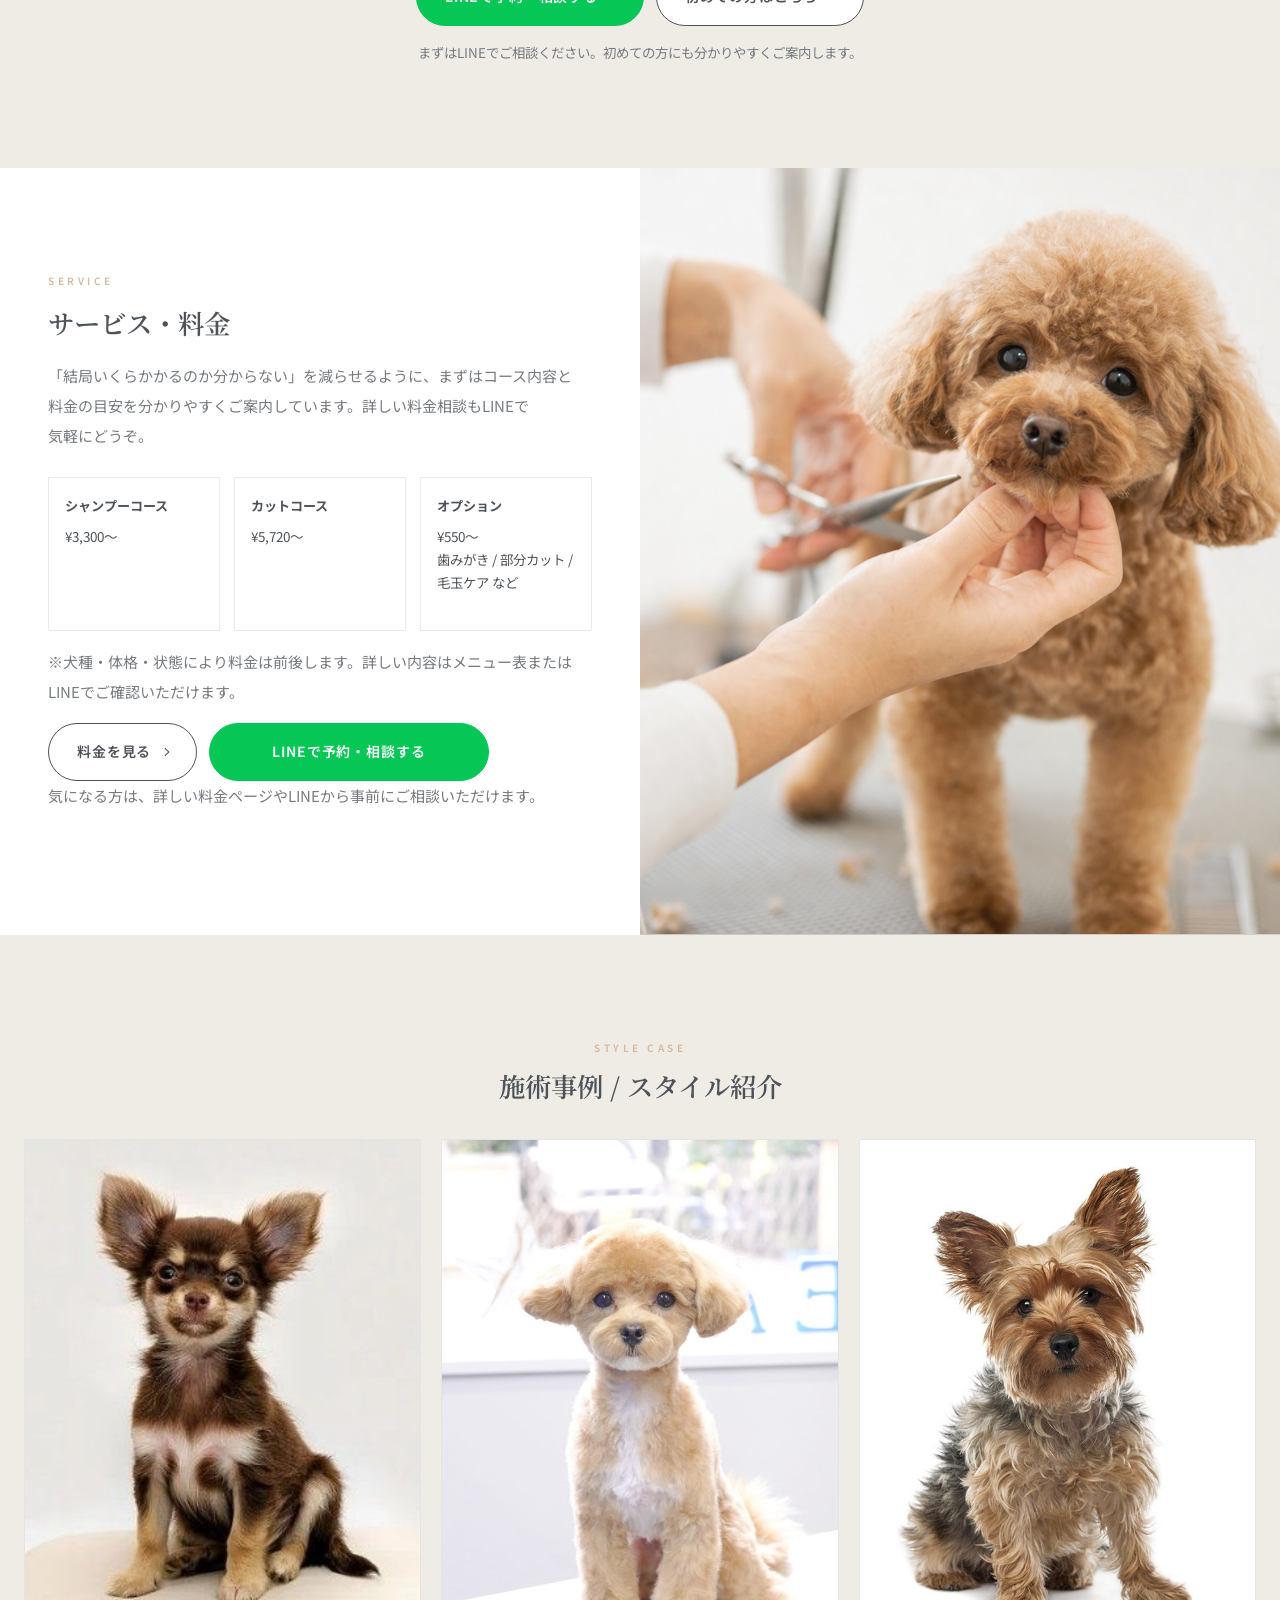
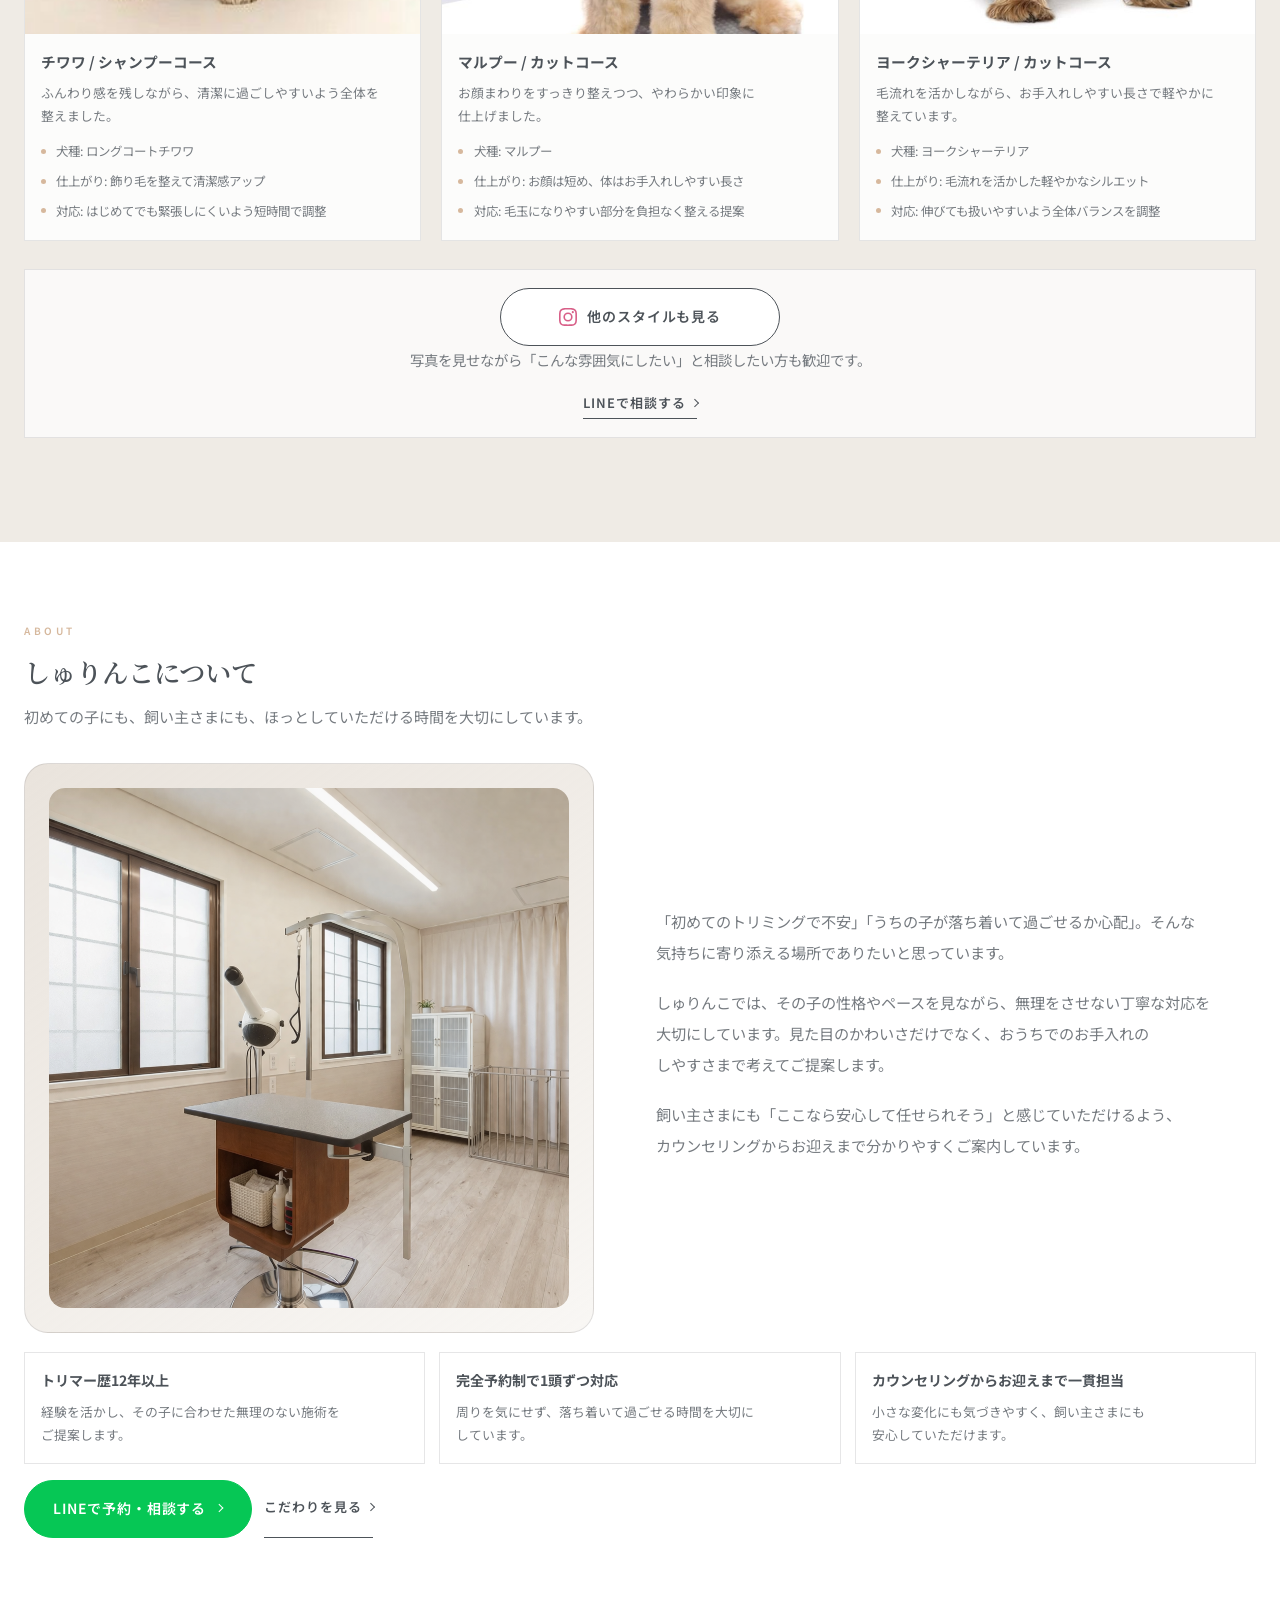
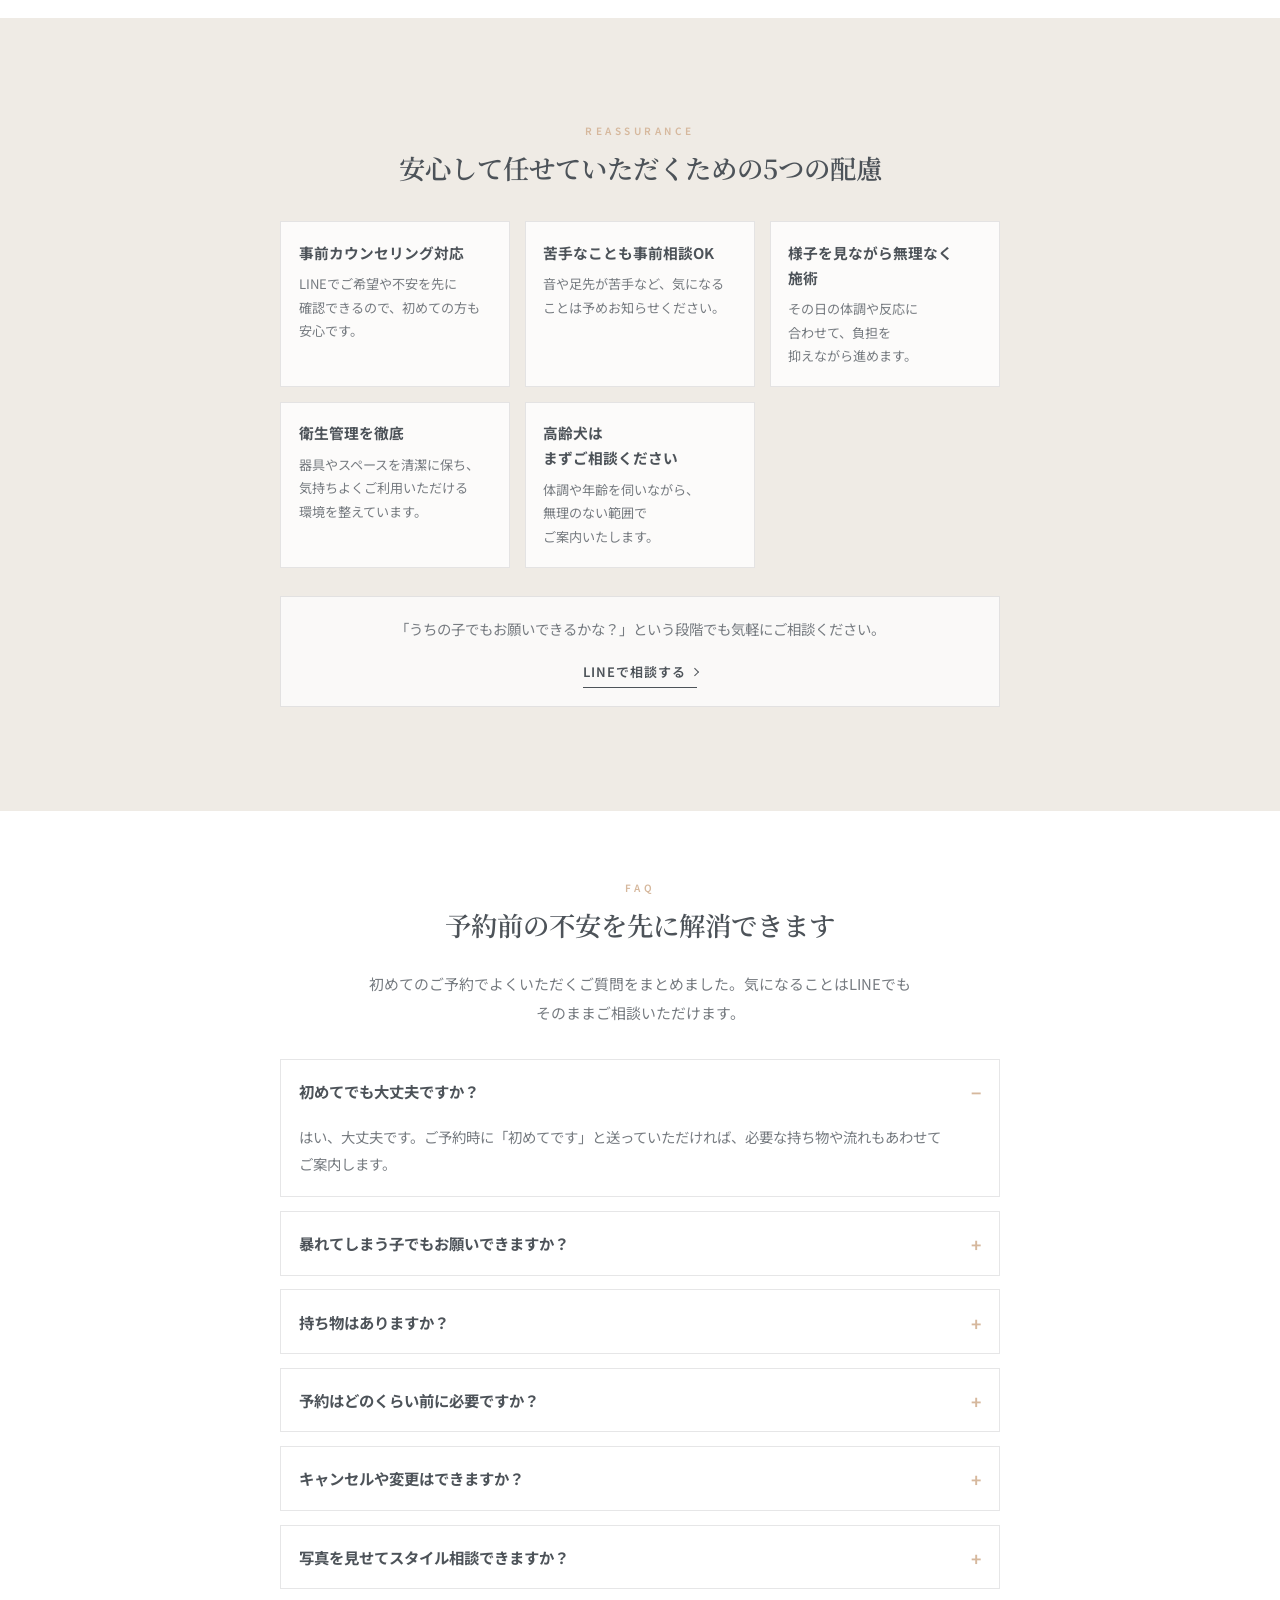
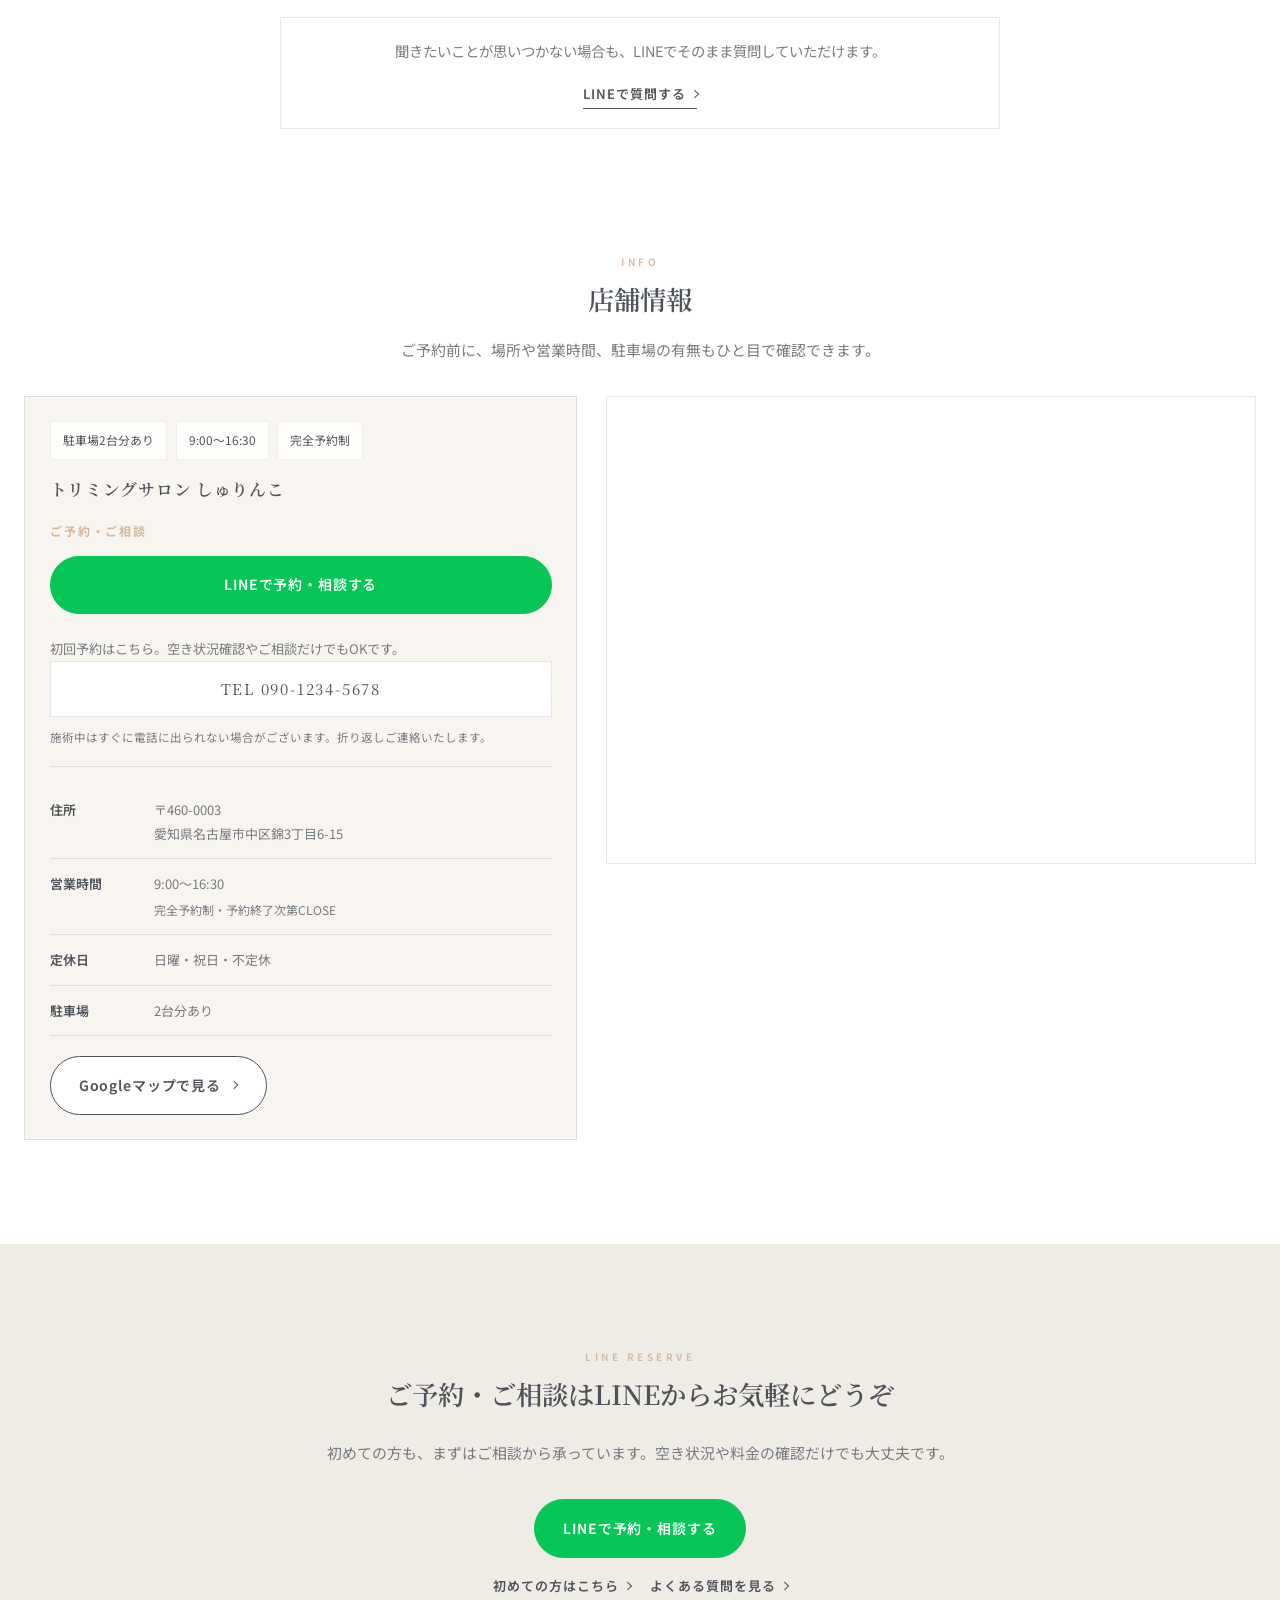
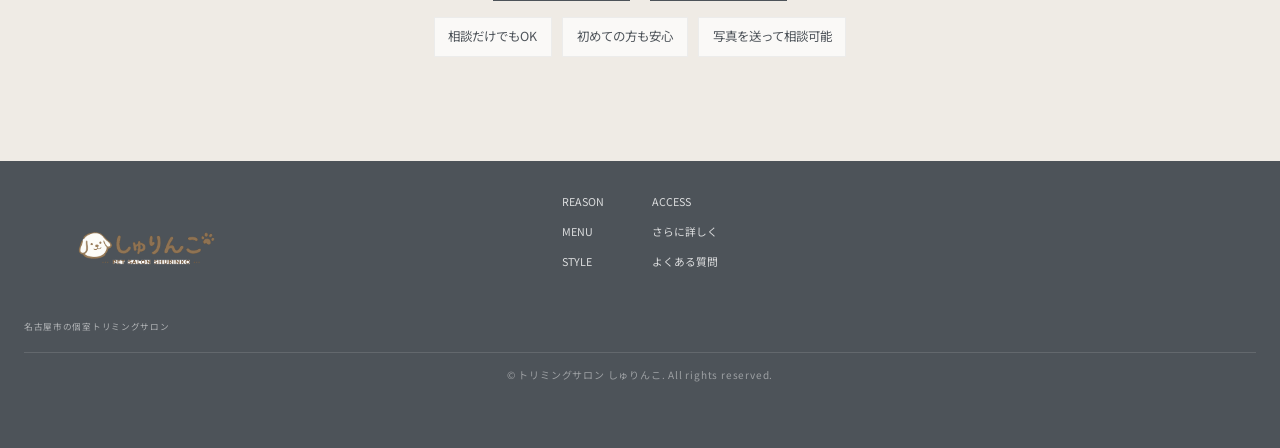
==== commit 4e853afe: "Keep mobile CTA labels on one line" ====
--- a/index.html
+++ b/index.html
@@ -522,7 +522,7 @@
       </span>
       <span class="fixed-side-cta__body">
         <span class="fixed-side-cta__subcopy">初めての方もOK</span>
-        <span class="fixed-side-cta__label"><span>予約・</span><span>相談</span></span>
+        <span class="fixed-side-cta__label">予約・相談</span>
       </span>
     </a>
     <a href="#" class="fixed-side-cta__btn fixed-side-cta__btn--ig" target="_blank" rel="noopener noreferrer" aria-label="Instagram">
--- a/style.css
+++ b/style.css
@@ -3354,7 +3354,7 @@
   }
 
   body:not(.subpage) {
-    padding-bottom: calc(170px + env(safe-area-inset-bottom, 0));
+    padding-bottom: calc(132px + env(safe-area-inset-bottom, 0));
   }
 
   .section__title-center {
@@ -3699,30 +3699,29 @@
   }
 
   body.subpage {
-    padding-bottom: calc(170px + env(safe-area-inset-bottom, 0));
+    padding-bottom: calc(132px + env(safe-area-inset-bottom, 0));
   }
 
   .fixed-side-cta {
-    left: auto;
+    left: 12px;
     right: 12px;
     top: auto;
-    bottom: calc(18px + env(safe-area-inset-bottom, 0));
+    bottom: calc(12px + env(safe-area-inset-bottom, 0));
     z-index: 290;
-    display: flex;
-    flex-direction: column;
+    display: grid;
+    grid-template-columns: repeat(2, minmax(0, 1fr));
     align-items: stretch;
-    width: 124px;
     gap: 10px;
   }
 
   .fixed-side-cta__btn--line {
-    width: 124px;
-    min-height: 58px;
+    width: 100%;
+    min-height: 54px;
     border-radius: 18px;
     flex-direction: row;
     justify-content: center;
     gap: 0.55rem;
-    padding: 0.7rem 0.75rem;
+    padding: 0.75rem 0.8rem;
     background: #ffffff;
     color: #06c755;
     box-shadow: 0 14px 28px rgba(51, 62, 72, 0.16);
@@ -3760,7 +3759,7 @@
     display: inline-flex;
     align-items: center;
     justify-content: center;
-    flex: 0 1 auto;
+    flex: 1 1 auto;
     min-width: 0;
   }
 
@@ -3769,7 +3768,7 @@
     align-items: center;
     margin: 0;
     gap: 0.18rem;
-    font-size: 0.88rem;
+    font-size: 0.84rem;
     font-weight: 700;
     letter-spacing: 0.04em;
     line-height: 1;
@@ -3786,8 +3785,8 @@
 
   .fixed-side-cta__btn--ig {
     display: inline-flex !important;
-    width: 124px;
-    min-height: 50px;
+    width: 100%;
+    min-height: 54px;
     border-radius: 18px;
     justify-content: center;
     gap: 0.5rem;
@@ -3815,7 +3814,7 @@
 
   .page-top {
     right: 12px;
-    bottom: calc(146px + env(safe-area-inset-bottom, 0));
+    bottom: calc(84px + env(safe-area-inset-bottom, 0));
     width: 48px;
     height: 48px;
     font-size: 0;
@@ -3842,6 +3841,137 @@
   }
 }
 
+@media (max-width: 768px) {
+  body:not(.subpage) {
+    padding-bottom: calc(140px + env(safe-area-inset-bottom, 0));
+  }
+
+  body.subpage {
+    padding-bottom: calc(140px + env(safe-area-inset-bottom, 0));
+  }
+
+  .fixed-side-cta {
+    left: 12px;
+    right: 12px;
+    top: auto;
+    bottom: calc(12px + env(safe-area-inset-bottom, 0));
+    z-index: 290;
+    display: grid;
+    grid-template-columns: repeat(2, minmax(0, 1fr));
+    gap: 10px;
+    align-items: stretch;
+  }
+
+  .fixed-side-cta__btn {
+    min-height: 54px;
+    border-radius: 14px;
+    box-shadow: 0 12px 24px rgba(51, 62, 72, 0.14);
+  }
+
+  .fixed-side-cta__btn--line {
+    width: 100%;
+    padding: 0.78rem 0.82rem;
+    flex-direction: row;
+    justify-content: center;
+    gap: 0.45rem;
+    background: var(--color-line);
+    color: var(--color-white);
+    border-color: rgba(6, 199, 85, 0.92);
+  }
+
+  .fixed-side-cta__btn--line .fixed-side-cta__line-top {
+    flex: 0 0 24px;
+    width: 24px;
+    min-height: 24px;
+    padding: 0;
+    border-radius: 999px;
+    background: var(--color-white);
+  }
+
+  .fixed-side-cta__btn--line .fixed-side-cta__line-top::after {
+    display: none;
+  }
+
+  .fixed-side-cta__btn--line .fixed-side-cta__line-bubble {
+    width: 14px;
+    height: 14px;
+    margin-top: 0;
+    font-size: 0;
+    color: transparent;
+    background: var(--color-line);
+  }
+
+  .fixed-side-cta__btn--line .fixed-side-cta__line-bubble::after {
+    right: 1px;
+    bottom: -2px;
+    width: 5px;
+    height: 5px;
+    background: var(--color-line);
+  }
+
+  .fixed-side-cta__btn--line .fixed-side-cta__body {
+    display: inline-flex;
+    align-items: center;
+    justify-content: center;
+    min-width: 0;
+  }
+
+  .fixed-side-cta__btn--line .fixed-side-cta__subcopy {
+    display: none;
+  }
+
+  .fixed-side-cta__btn--line .fixed-side-cta__label {
+    display: inline-flex;
+    align-items: center;
+    margin: 0;
+    color: var(--color-white);
+    font-size: 0.82rem;
+    font-weight: 700;
+    letter-spacing: 0.02em;
+    line-height: 1;
+    white-space: nowrap;
+  }
+
+  .fixed-side-cta__btn--ig {
+    display: inline-flex !important;
+    width: 100%;
+    min-height: 54px;
+    padding: 0.78rem 0.82rem;
+    justify-content: center;
+    gap: 0.42rem;
+    border-radius: 14px;
+    color: var(--color-white);
+    border-color: rgba(255, 255, 255, 0.2);
+    background: linear-gradient(135deg, #ee5c47 0%, #d4377b 52%, #8d36c9 100%);
+  }
+
+  .fixed-side-cta__btn--ig .fixed-side-cta__icon--ig {
+    width: 22px;
+    height: 22px;
+    color: var(--color-white);
+  }
+
+  .fixed-side-cta__btn--ig .fixed-side-cta__subcopy {
+    display: none;
+  }
+
+  .fixed-side-cta__btn--ig .fixed-side-cta__label {
+    display: inline-block;
+    font-size: 0.79rem;
+    font-weight: 700;
+    letter-spacing: 0.02em;
+    white-space: nowrap;
+  }
+
+  .page-top {
+    right: 12px;
+    bottom: calc(86px + env(safe-area-inset-bottom, 0));
+    width: 48px;
+    height: 48px;
+    z-index: 295;
+  }
+}
+
 @media print {
   .page-top,
   .fixed-side-cta {
